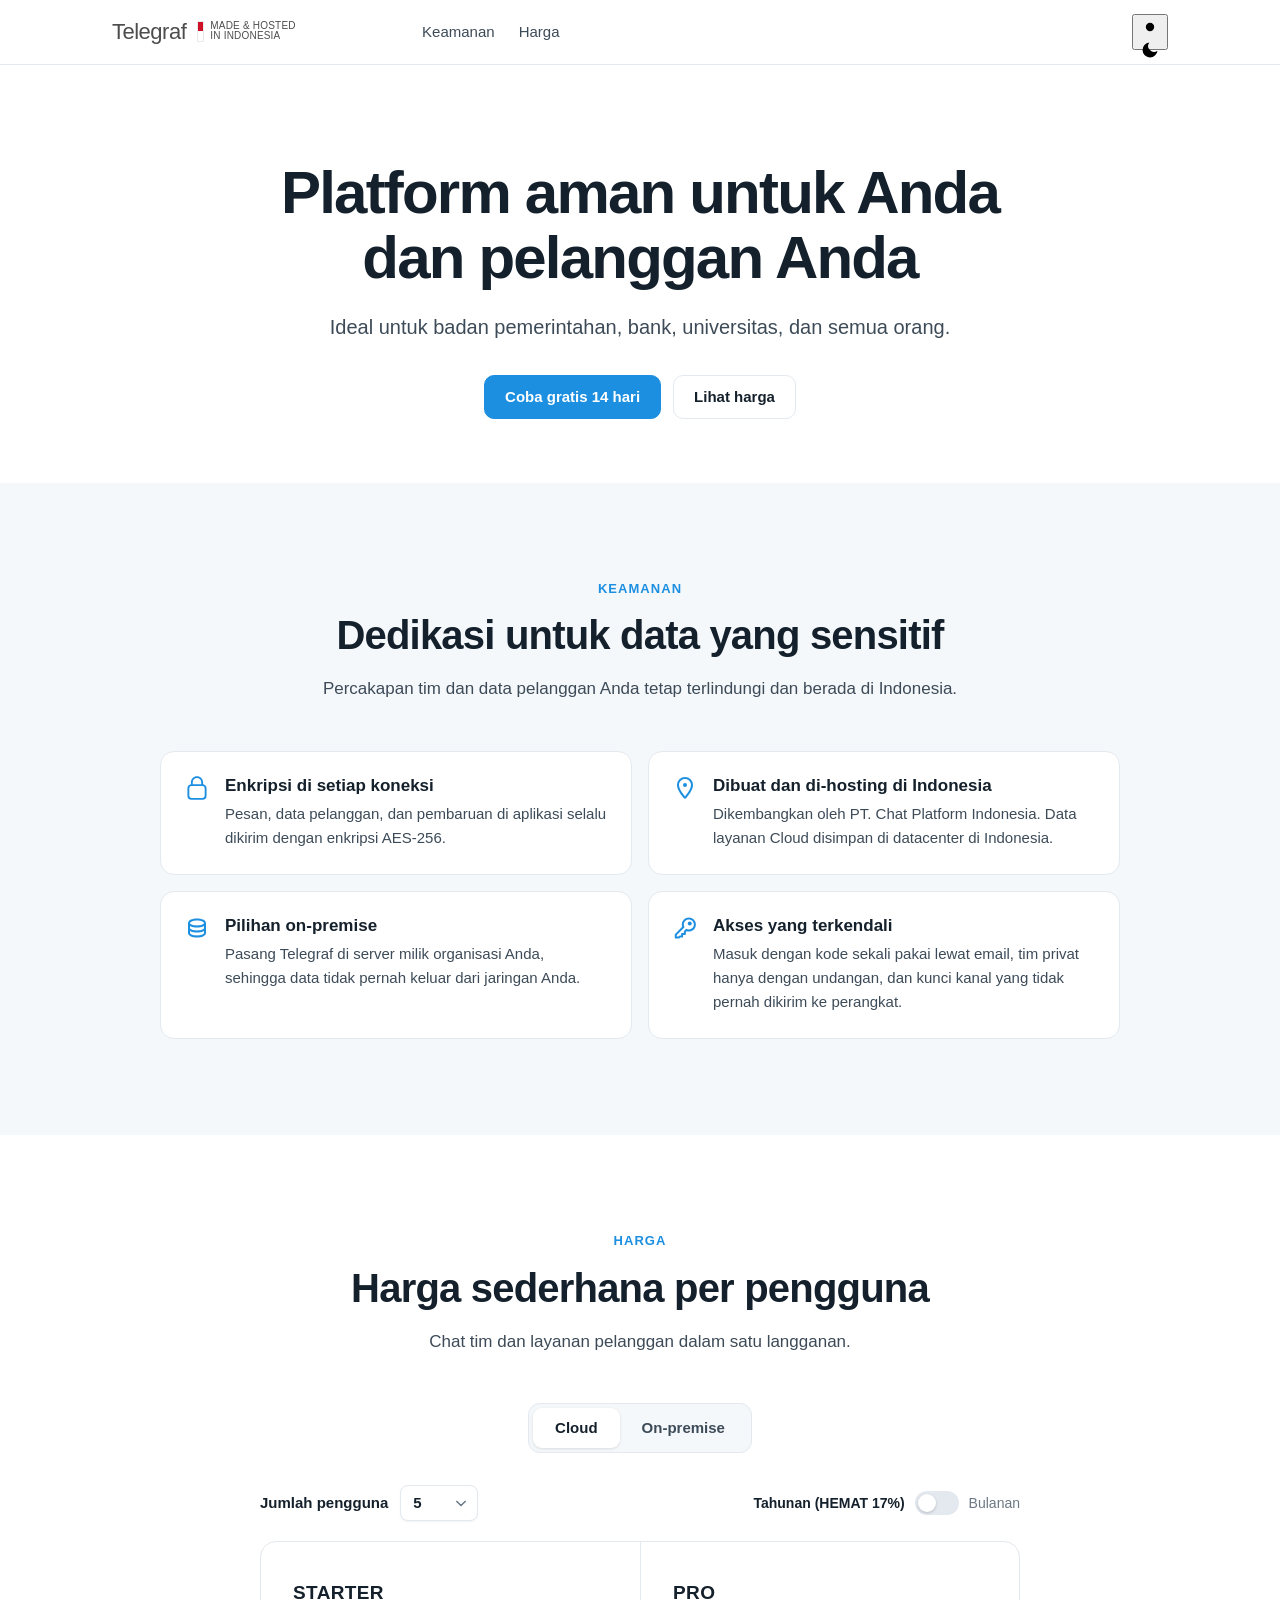
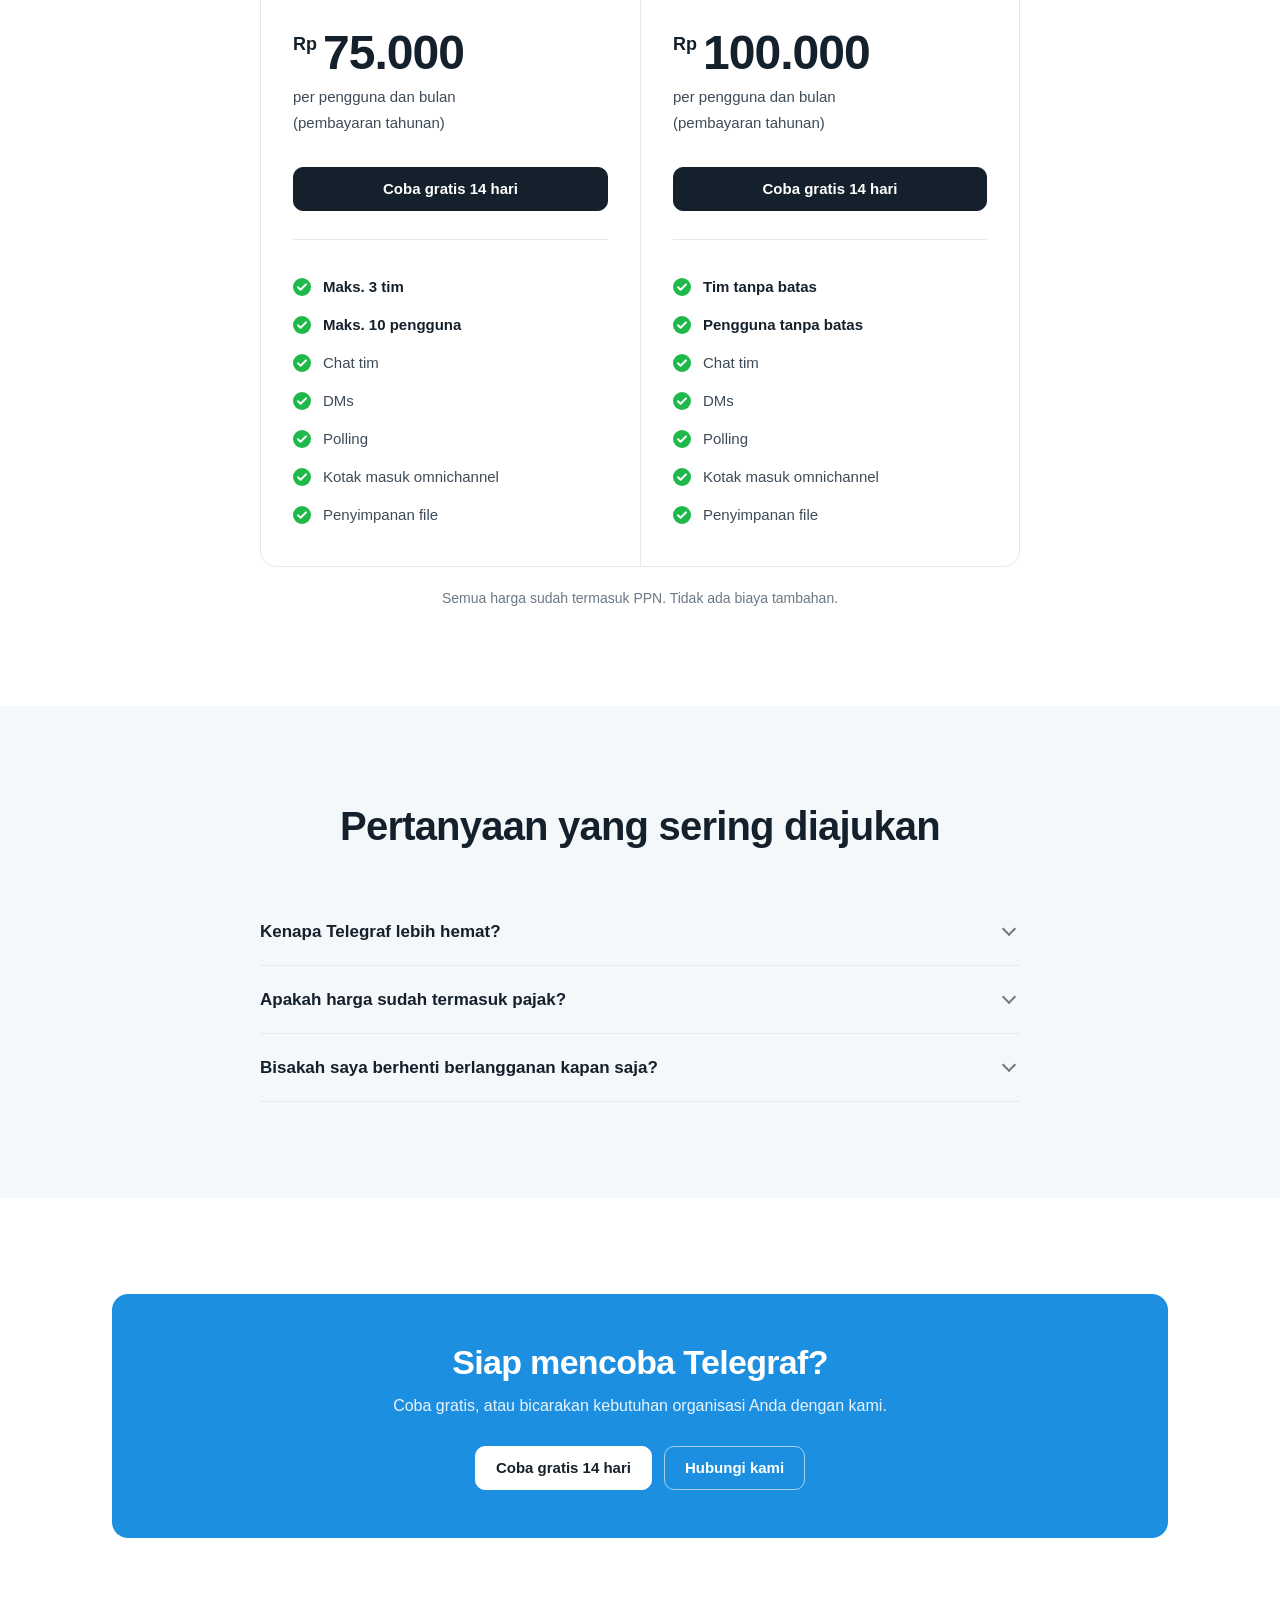
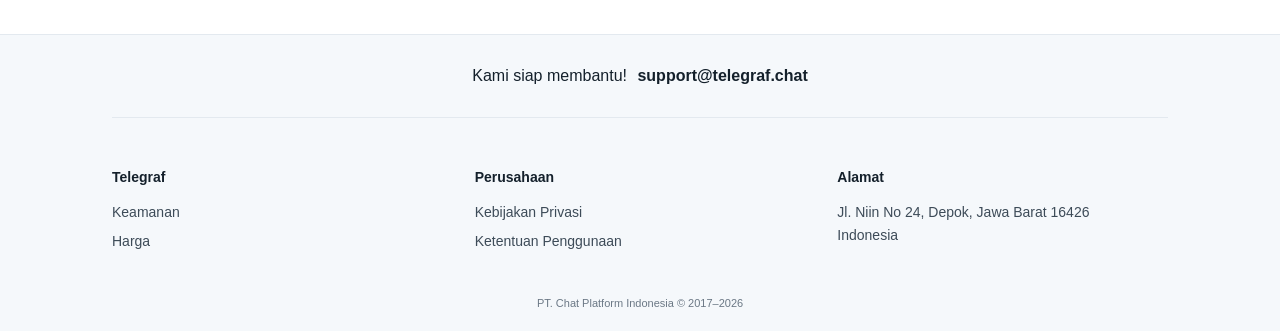
==== index.html @ 570fdd43 "update" ====
<!DOCTYPE html>
<html lang="id">

<head>
  <meta charset="utf-8">
  <title>Telegraf &ndash; Platform aman untuk Anda dan pelanggan Anda</title>
  <meta name="viewport" content="width=device-width, initial-scale=1.0">
  <meta name="description" content="Chat tim dan layanan pelanggan omnichannel dalam satu aplikasi. Terenkripsi, dibuat dan di-hosting di Indonesia, tersedia juga on-premise.">
  <meta property="og:title" content="Telegraf &ndash; Platform aman untuk Anda dan pelanggan Anda">
  <meta property="og:image" content="/img/t_logo.png">
  <meta property="og:site_name" content="Telegraf">
  <meta property="og:description" content="Chat tim dan layanan pelanggan omnichannel dalam satu aplikasi. Terenkripsi, dibuat dan di-hosting di Indonesia, tersedia juga on-premise.">
  <link rel="canonical" href="https://www.telegraf.chat/">

  <link rel="shortcut icon" href="/favicon.ico" type="image/x-icon" />
  <script>
    (function () {
      var t = null;
      try { t = localStorage.getItem('tl-theme'); } catch (e) {}
      if (t ? t === 'dark' : (window.matchMedia && matchMedia('(prefers-color-scheme: dark)').matches))
        document.documentElement.classList.add('tl-dark');
    })();
  </script>

  <link rel="preload" href="/fonts/plus-jakarta-sans-latin.woff2" as="font" type="font/woff2" crossorigin>
  <link href="/css/subpage.css" rel="stylesheet" media="screen">
  <link href="/css/theme-toggle.css" rel="stylesheet" media="screen">
  <link href="/css/home.css" rel="stylesheet" media="screen">
</head>

<body>
  <svg width="0" height="0" class="tl_sr" aria-hidden="true">
    <symbol id="i-key" viewBox="0 0 31 32"><path d="M24.5 10.125a2.667 2.667 0 1 1-5.334 0 2.667 2.667 0 0 1 5.334 0z"/><path d="M20.604 1.992a9.4 9.4 0 0 0-9.4 9.4c0 1.058.175 2.071.496 3.021l-9.433 9.438a1.33 1.33 0 0 0-.392.942v4c0 .354.142.692.392.942s.587.392.942.392h4c.354 0 .692-.142.942-.392l.946-.946h2.558c.733 0 1.325-.592 1.325-1.325V25.26l2.287-.042c.733 0 1.325-.592 1.325-1.325v-2.6l.996-.996a9.4 9.4 0 0 0 12.417-8.904 9.4 9.4 0 0 0-9.4-9.4zm-3.583 15.104-2.754 2.754.021.012c.096-.1.213-.188.338-.254a1.331 1.331 0 0 0-.688 1.163v1.8l-2.108.042a1.324 1.324 0 0 0-1.504 1.292v2.238H8.497c-.504 0-.942.279-1.167.696a1.11 1.11 0 0 1 .067-.117l-.742.738H4.543v-2.113L14.906 14.98a6.705 6.705 0 0 1-1.033-3.588c0-1.8.7-3.487 1.971-4.763a6.69 6.69 0 0 1 4.762-1.971c1.8 0 3.488.7 4.762 1.971 1.271 1.271 1.971 2.962 1.971 4.763s-.7 3.488-1.971 4.762a6.69 6.69 0 0 1-4.762 1.971 6.681 6.681 0 0 1-3.583-1.029z"/></symbol>
    <symbol id="i-lock" viewBox="0 0 32 32"><path d="M24.151 10.992V8.345C24.151 3.85 20.495.193 16 .193S7.849 3.85 7.849 8.345v2.647c-2.59.355-4.599 2.559-4.599 5.244v10.252a5.324 5.324 0 0 0 5.317 5.319h14.866a5.324 5.324 0 0 0 5.317-5.319V16.236c0-2.685-2.009-4.89-4.599-5.244M16 2.693a5.66 5.66 0 0 1 5.651 5.652v2.574H10.35V8.345A5.66 5.66 0 0 1 16 2.693m10.25 23.795a2.82 2.82 0 0 1-2.817 2.819H8.567a2.82 2.82 0 0 1-2.817-2.819V16.236a2.82 2.82 0 0 1 2.817-2.817h14.866a2.82 2.82 0 0 1 2.817 2.817z"/></symbol>
    <symbol id="i-pin" viewBox="0 0 32 32"><path d="M16 1.333A10.66 10.66 0 0 1 26.667 12c0 4.885-3.619 10.955-8.616 17a2.657 2.657 0 0 1-4.09-.001C8.99 23.017 5.333 16.891 5.333 12A10.66 10.66 0 0 1 16 1.333zM16 4c-4.424 0-8 3.576-8 8 0 3.907 3.261 9.482 7.623 14.822l.383.464.382-.465c4.382-5.392 7.611-10.919 7.611-14.822 0-4.424-3.576-8-8-8zm0 5.333a2.667 2.667 0 1 1 0 5.334 2.667 2.667 0 0 1 0-5.334z"/></symbol>
    <symbol id="i-server" viewBox="0 0 32 32"><path d="M7.13 8.444c.381-.394.997-.81 1.862-1.189C10.717 6.5 13.194 6 16 6s5.283.5 7.008 1.255c.865.378 1.481.794 1.862 1.189.375.388.463.687.463.89s-.089.502-.463.89c-.381.394-.997.81-1.862 1.189-1.725.755-4.202 1.255-7.008 1.255s-5.283-.5-7.008-1.255c-.865-.378-1.481-.794-1.862-1.189-.375-.388-.463-.687-.463-.89s.088-.502.463-.89zM5.213 6.59C4.508 7.319 4 8.248 4 9.333v13.333c0 1.085.508 2.015 1.213 2.743.698.722 1.644 1.312 2.71 1.778 2.135.934 4.992 1.479 8.077 1.479s5.942-.544 8.077-1.479c1.066-.466 2.012-1.056 2.71-1.778.705-.729 1.213-1.658 1.213-2.743V9.333c0-1.085-.508-2.014-1.213-2.743-.698-.722-1.645-1.312-2.71-1.778-2.135-.934-4.992-1.479-8.077-1.479s-5.942.544-8.077 1.479c-1.066.466-2.012 1.056-2.71 1.778zM25.333 16c0 .203-.089.502-.463.89-.381.394-.997.81-1.862 1.189-1.725.755-4.202 1.255-7.008 1.255s-5.283-.5-7.008-1.255c-.865-.378-1.481-.794-1.862-1.189-.375-.388-.463-.687-.463-.89v-2.791c.392.237.814.452 1.256.645 2.135.934 4.992 1.479 8.077 1.479s5.942-.544 8.077-1.479c.442-.194.864-.408 1.256-.645V16zM6.667 19.876c.392.237.814.452 1.256.645C10.058 21.455 12.915 22 16 22s5.942-.544 8.077-1.479c.442-.194.864-.408 1.256-.645v2.791c0 .203-.089.502-.463.89-.381.394-.997.81-1.862 1.189-1.725.755-4.202 1.255-7.008 1.255s-5.283-.5-7.008-1.255c-.865-.378-1.481-.794-1.862-1.189-.375-.388-.463-.687-.463-.89v-2.791z"/></symbol>
  </svg>

  <div class="tl_page_wrap">
    <header class="tl_nav">
      <div class="tl_wrap tl_nav_inner">
        <a href="/" class="tl_brand">Telegraf<span class="tl_brand_origin"><span class="tl_flag" aria-hidden="true"></span><span>MADE &amp; HOSTED<br>IN INDONESIA</span></span></a>
        <nav class="tl_nav_links" aria-label="Utama">
          <a href="#keamanan" class="tl_nav_link">Keamanan</a>
          <a href="#harga" class="tl_nav_link">Harga</a>
        </nav>
        <button id="theme-toggle" class="tl-theme-toggle" aria-label="Ganti tema terang/gelap">
          <span class="tl-ic tl-ic-sun">
            <svg viewBox="0 0 24 24" xmlns="http://www.w3.org/2000/svg"><circle cx="12" cy="12" r="5"/><line x1="12" y1="1" x2="12" y2="3"/><line x1="12" y1="21" x2="12" y2="23"/><line x1="4.22" y1="4.22" x2="5.64" y2="5.64"/><line x1="18.36" y1="18.36" x2="19.78" y2="19.78"/><line x1="1" y1="12" x2="3" y2="12"/><line x1="21" y1="12" x2="23" y2="12"/><line x1="4.22" y1="19.78" x2="5.64" y2="18.36"/><line x1="18.36" y1="5.64" x2="19.78" y2="4.22"/></svg>
          </span>
          <span class="tl-ic tl-ic-moon">
            <svg viewBox="0 0 24 24" xmlns="http://www.w3.org/2000/svg"><path d="M21 12.79A9 9 0 1 1 11.21 3 7 7 0 0 0 21 12.79z"/></svg>
          </span>
        </button>
      </div>
    </header>

    <main>
      <section class="tl_hero">
        <div class="tl_wrap">
          <h1 class="tl_hero_title">Platform aman untuk Anda dan pelanggan Anda</h1>
          <p class="tl_hero_lead">Ideal untuk badan pemerintahan, bank, universitas, dan semua orang.</p>
          <div class="tl_hero_actions">
            <a href="https://web.telegraf.chat" class="tl_btn tl_btn_primary">Coba gratis 14 hari</a>
            <a href="#harga" class="tl_btn">Lihat harga</a>
          </div>

        </div>
      </section>

      <section class="tl_section tl_section_soft" id="keamanan">
        <div class="tl_wrap">
          <div class="tl_section_head">
            <p class="tl_eyebrow">Keamanan</p>
            <h2 class="tl_section_title">Dedikasi untuk data yang sensitif</h2>
            <p class="tl_section_lead">Percakapan tim dan data pelanggan Anda tetap terlindungi dan berada di Indonesia.</p>
          </div>
          <div class="tl_security">
            <div class="tl_security_item">
              <svg class="tl_icon" aria-hidden="true"><use href="#i-lock"/></svg>
              <div>
                <h3 class="tl_security_title">Enkripsi di setiap koneksi</h3>
                <p class="tl_security_text">Pesan, data pelanggan, dan pembaruan di aplikasi selalu dikirim
                  dengan enkripsi AES-256.</p>
              </div>
            </div>
            <div class="tl_security_item">
              <svg class="tl_icon" aria-hidden="true"><use href="#i-pin"/></svg>
              <div>
                <h3 class="tl_security_title">Dibuat dan di-hosting di Indonesia</h3>
                <p class="tl_security_text">Dikembangkan oleh PT. Chat Platform Indonesia. Data layanan Cloud disimpan
                  di datacenter di Indonesia.</p>
              </div>
            </div>
            <div class="tl_security_item">
              <svg class="tl_icon" aria-hidden="true"><use href="#i-server"/></svg>
              <div>
                <h3 class="tl_security_title">Pilihan on-premise</h3>
                <p class="tl_security_text">Pasang Telegraf di server milik organisasi Anda, sehingga data
                  tidak pernah keluar dari jaringan Anda.</p>
              </div>
            </div>
            <div class="tl_security_item">
              <svg class="tl_icon" aria-hidden="true"><use href="#i-key"/></svg>
              <div>
                <h3 class="tl_security_title">Akses yang terkendali</h3>
                <p class="tl_security_text">Masuk dengan kode sekali pakai lewat email, tim privat hanya dengan undangan,
                  dan kunci kanal yang tidak pernah dikirim ke perangkat.</p>
              </div>
            </div>
          </div>
        </div>
      </section>

      <section class="tl_section" id="harga">
        <div class="tl_wrap">
          <div class="tl_section_head">
            <p class="tl_eyebrow">Harga</p>
            <h2 class="tl_section_title">Harga sederhana per pengguna</h2>
            <p class="tl_section_lead">Chat tim dan layanan pelanggan dalam satu langganan.</p>
          </div>

          <div class="tl_tabs" role="tablist" aria-label="Pilihan layanan">
            <button class="tl_tab" role="tab" id="tab-cloud" aria-controls="plan-cloud" aria-selected="true">Cloud</button>
            <button class="tl_tab" role="tab" id="tab-onprem" aria-controls="plan-onprem" aria-selected="false" tabindex="-1">On-premise</button>
          </div>

          <div role="tabpanel" id="plan-cloud" aria-labelledby="tab-cloud">
            <div class="tl_controls">
              <label class="tl_users"><span class="tl_users_label">Jumlah pengguna</span>
                <select class="tl_users_select" id="tl_users">
                  <option value="5" selected>5</option>
                  <option value="10">10</option>
                  <option value="20">20</option>
                  <option value="40">40</option>
                  <option value="60">60</option>
                  <option value="80">80</option>
                  <option value="100">100</option>
                  <option value="100+">100+</option>
                </select>
              </label>
              <div class="tl_billing">
                <span class="tl_billing_option tl_billing_option_active" id="tl_billing_yearly">Tahunan (HEMAT 17%)</span>
                <button class="tl_switch" id="tl_billing" role="switch" aria-checked="false" aria-labelledby="tl_billing_monthly"></button>
                <span class="tl_billing_option" id="tl_billing_monthly">Bulanan</span>
              </div>
            </div>
            <div class="tl_plans" id="tl_plans_cloud">
              <div class="tl_plan" data-max-users="10">
                <h3 class="tl_plan_name">Starter</h3>
                <p class="tl_plan_price"><span class="tl_plan_currency">Rp</span><span data-yearly="75.000" data-monthly="90.000">75.000</span></p>
                <p class="tl_plan_unit">per pengguna dan bulan</p>
                <p class="tl_plan_unit tl_billing_unit">(pembayaran tahunan)</p>
                <div class="tl_plan_cta">
                  <a href="https://web.telegraf.chat" class="tl_btn tl_btn_dark tl_btn_block">Coba gratis 14 hari</a>
                  <p class="tl_plan_limit" hidden>Paket ini hanya tersedia untuk maksimal 10 pengguna.</p>
                </div>
                <ul class="tl_checks">
                  <li class="tl_check tl_check_strong">Maks. 3 tim</li>
                  <li class="tl_check tl_check_strong">Maks. 10 pengguna</li>
                  <li class="tl_check">Chat tim</li>
                  <li class="tl_check">DMs</li>
                  <li class="tl_check">Polling</li>
                  <li class="tl_check">Kotak masuk omnichannel</li>
                  <li class="tl_check">Penyimpanan file</li>
                </ul>
              </div>

              <div class="tl_plan">
                <h3 class="tl_plan_name">Pro</h3>
                <p class="tl_plan_price"><span class="tl_plan_currency">Rp</span><span data-yearly="100.000" data-monthly="120.000">100.000</span></p>
                <p class="tl_plan_unit">per pengguna dan bulan</p>
                <p class="tl_plan_unit tl_billing_unit">(pembayaran tahunan)</p>
                <div class="tl_plan_cta">
                  <a href="https://web.telegraf.chat" class="tl_btn tl_btn_dark tl_btn_block">Coba gratis 14 hari</a>
                </div>
                <ul class="tl_checks">
                  <li class="tl_check tl_check_strong">Tim tanpa batas</li>
                  <li class="tl_check tl_check_strong">Pengguna tanpa batas</li>
                  <li class="tl_check">Chat tim</li>
                  <li class="tl_check">DMs</li>
                  <li class="tl_check">Polling</li>
                  <li class="tl_check">Kotak masuk omnichannel</li>
                  <li class="tl_check">Penyimpanan file</li>
                </ul>
              </div>
            </div>
            <div class="tl_large" id="tl_large" hidden>
              <h3 class="tl_large_title">Tentu saja, paket untuk jumlah pengguna yang lebih besar juga tersedia</h3>
              <div class="tl_large_box">
                <p class="tl_large_head">Hubungi kami</p>
                <p><a href="https://wa.me/6281298219323?text=Halo%2C%20saya%20tertarik%20dengan%20Telegraf%20untuk%20lebih%20dari%20100%20pengguna."
                  target="_blank" rel="noopener" class="tl_large_link">WhatsApp: +62 812 9821 9323</a></p>
                <p><a href="mailto:support@telegraf.chat" class="tl_large_link">support@telegraf.chat</a></p>
              </div>
            </div>
          </div>

          <div role="tabpanel" id="plan-onprem" aria-labelledby="tab-onprem" hidden>
            <div class="tl_plans tl_plans_single">
              <div class="tl_plan">
                <h3 class="tl_plan_name">On-premise</h3>
                <p class="tl_plan_price"><span class="tl_plan_currency">Rp</span>200.000</p>
                <p class="tl_plan_unit">per pengguna dan bulan</p>
                <p class="tl_plan_unit">(pembayaran tahunan)</p>
                <div class="tl_plan_cta">
                  <a href="https://wa.me/6281298219323?text=Halo%2C%20saya%20tertarik%20dengan%20Telegraf%20On-premise."
                    target="_blank" rel="noopener" class="tl_btn tl_btn_dark tl_btn_block">Hubungi kami</a>
                </div>
                <ul class="tl_checks">
                  <li class="tl_check tl_check_strong">Minimum 100 pengguna</li>
                  <li class="tl_check tl_check_strong">Semua fitur Pro</li>
                  <li class="tl_check">Dipasang di server Anda</li>
                  <li class="tl_check">Data tidak keluar dari jaringan Anda</li>
                  <li class="tl_check">Bantuan instalasi</li>
                  <li class="tl_check">Pembaruan versi</li>
                </ul>
              </div>
            </div>
          </div>

          <p class="tl_pricing_note">Semua harga sudah termasuk PPN. Tidak ada biaya tambahan.</p>

        </div>
      </section>

      <section class="tl_section tl_section_soft">
        <div class="tl_wrap">
          <div class="tl_section_head">
            <h2 class="tl_section_title">Pertanyaan yang sering diajukan</h2>
          </div>
          <div class="tl_faq">
            <details class="tl_faq_item">
              <summary class="tl_faq_q">Kenapa Telegraf lebih hemat?</summary>
              <p class="tl_faq_a">Biasanya chat tim dan CRM dibeli terpisah, masing-masing dengan harga per orang.
                Di Telegraf keduanya ada dalam satu langganan.</p>
            </details>
            <details class="tl_faq_item">
              <summary class="tl_faq_q">Apakah harga sudah termasuk pajak?</summary>
              <p class="tl_faq_a">Sudah. Semua harga yang tercantum sudah termasuk PPN, jadi yang Anda bayar
                sama dengan harga yang tertera, tanpa biaya tambahan.</p>
            </details>
            <details class="tl_faq_item">
              <summary class="tl_faq_q">Bisakah saya berhenti berlangganan kapan saja?</summary>
              <p class="tl_faq_a">Bisa. Penghentian di tengah periode dapat disertai pengembalian dana. Lihat
                perhitungannya pada <a href="/terms#langganan">Ketentuan Penggunaan</a>.</p>
            </details>
          </div>
        </div>
      </section>

      <section class="tl_section">
        <div class="tl_wrap">
          <div class="tl_cta">
            <h2 class="tl_cta_title">Siap mencoba Telegraf?</h2>
            <p class="tl_cta_lead">Coba gratis, atau bicarakan kebutuhan organisasi Anda dengan kami.</p>
            <div class="tl_cta_actions">
              <a href="https://web.telegraf.chat" class="tl_btn tl_btn_inverse">Coba gratis 14 hari</a>
              <a href="https://wa.me/6281298219323" target="_blank" rel="noopener" class="tl_btn tl_btn_outline">Hubungi kami</a>
            </div>
          </div>
        </div>
      </section>
    </main>

    <footer class="tl_footer">
      <div class="tl_wrap">
        <p class="tl_footer_help">Kami siap membantu! <a href="mailto:support@telegraf.chat" class="tl_footer_help_link">support@telegraf.chat</a></p>
        <div class="tl_footer_grid">
          <div>
            <p class="tl_footer_title">Telegraf</p>
            <ul class="tl_footer_links">
              <li><a href="#keamanan" class="tl_footer_link">Keamanan</a></li>
              <li><a href="#harga" class="tl_footer_link">Harga</a></li>
            </ul>
          </div>
          <div>
            <p class="tl_footer_title">Perusahaan</p>
            <ul class="tl_footer_links">
              <li><a href="/privacy" class="tl_footer_link">Kebijakan Privasi</a></li>
              <li><a href="/terms" class="tl_footer_link">Ketentuan Penggunaan</a></li>
            </ul>
          </div>
          <div>
            <p class="tl_footer_title">Alamat</p>
            <p class="tl_footer_address">
              Jl. Niin No 24, Depok, Jawa Barat 16426<br>
              Indonesia
            </p>
          </div>
        </div>
        <div class="tl_footer_bottom">
          <span>PT. Chat Platform Indonesia &copy; 2017&ndash;<span id="tl_footer_year">2026</span></span>
        </div>
      </div>
    </footer>
  </div>

  <script src="/js/home.js"></script>
  <script src="/js/theme-toggle.js"></script>
</body>

</html>
---- css/home.css ----
@font-face {
  font-family: "Plus Jakarta Sans";
  font-style: normal;
  font-weight: 400 700;
  font-display: swap;
  src: url(/fonts/plus-jakarta-sans-latin-ext.woff2) format("woff2");
  unicode-range: U+0100-02BA, U+02BD-02C5, U+02C7-02CC, U+02CE-02D7, U+02DD-02FF, U+0304, U+0308, U+0329, U+1D00-1DBF, U+1E00-1E9F, U+1EF2-1EFF, U+2020, U+20A0-20AB, U+20AD-20C4, U+2113, U+2C60-2C7F, U+A720-A7FF;
}
@font-face {
  font-family: "Plus Jakarta Sans";
  font-style: normal;
  font-weight: 400 700;
  font-display: swap;
  src: url(/fonts/plus-jakarta-sans-latin.woff2) format("woff2");
  unicode-range: U+0000-00FF, U+0131, U+0152-0153, U+02BB-02BC, U+02C6, U+02DA, U+02DC, U+0304, U+0308, U+0329, U+2000-206F, U+20AC, U+2122, U+2191, U+2193, U+2212, U+2215, U+FEFF, U+FFFD;
}

:root,
.tl-skin-light {
  --tl-bg: #ffffff;
  --tl-bg-soft: #f5f8fb;
  --tl-surface: #ffffff;
  --tl-fg: #14202b;
  --tl-text: #3d4b58;
  --tl-muted: #6b7885;
  --tl-line: #e3e9ef;
  --tl-accent: #1d8fe1;
  --tl-accent-hover: #1679c2;
  --tl-accent-soft: #e8f3fc;
  --tl-on-accent: #ffffff;
  --tl-success: #1fb84a;
  --tl-wordmark: #4d4d4d;
}
html.tl-dark {
  --tl-bg: #10161d;
  --tl-bg-soft: #151d26;
  --tl-surface: #18212b;
  --tl-fg: #eef2f6;
  --tl-text: #c3ccd5;
  --tl-muted: #8995a2;
  --tl-line: #26323e;
  --tl-accent: #3aa3e8;
  --tl-accent-hover: #63b6ee;
  --tl-accent-soft: #17303f;
  --tl-on-accent: #ffffff;
  --tl-success: #2ec25a;
  --tl-wordmark: #e6ebf0;
}

* { box-sizing: border-box; }

html {
  background: var(--tl-bg);
  -webkit-text-size-adjust: 100%;
}
@media (prefers-reduced-motion: no-preference) {
  html { scroll-behavior: smooth; }
}

body {
  margin: 0;
  background: var(--tl-bg);
  color: var(--tl-text);
  font-family: "Plus Jakarta Sans", -apple-system, BlinkMacSystemFont, "Segoe UI", Roboto, Arial, sans-serif;
  font-size: 16px;
  line-height: 1.6;
}

a { color: var(--tl-accent); text-decoration: none; }
a:hover { color: var(--tl-accent-hover); }
:focus-visible { outline: 2px solid var(--tl-accent); outline-offset: 2px; }

h1, h2, h3 { margin: 0; color: var(--tl-fg); line-height: 1.2; }
p { margin: 0; }

.tl_sr {
  position: absolute;
  width: 1px;
  height: 1px;
  overflow: hidden;
  clip: rect(0 0 0 0);
  white-space: nowrap;
}

.tl_wrap {
  width: 100%;
  max-width: 1120px;
  margin: 0 auto;
  padding: 0 16px;
}
@media (min-width: 768px) {
  .tl_wrap { padding: 0 32px; }
}

/* Navigation */

.tl_nav {
  position: sticky;
  top: 0;
  z-index: 20;
  background: color-mix(in srgb, var(--tl-bg) 88%, transparent);
  border-bottom: 1px solid var(--tl-line);
  -webkit-backdrop-filter: saturate(1.6) blur(12px);
  backdrop-filter: saturate(1.6) blur(12px);
}
.tl_nav_inner {
  display: flex;
  align-items: center;
  gap: 24px;
  height: 64px;
}
.tl_brand,
.tl_brand:hover {
  display: inline-flex;
  flex: none;
  align-items: center;
  gap: 10px;
  color: var(--tl-wordmark);
  font-family: 'Telegraf Wordmark', Roboto, "Helvetica Neue", Arial, sans-serif;
  font-size: 22px;
  font-weight: 500;
  letter-spacing: -0.5px;
  line-height: 1;
}
.tl_brand_origin {
  display: inline-flex;
  align-items: center;
  gap: 7px;
  margin-left: 2px;
  color: var(--tl-wordmark);
  font-family: "Plus Jakarta Sans", -apple-system, BlinkMacSystemFont, "Segoe UI", Roboto, Arial, sans-serif;
  font-size: 10px;
  font-weight: 500;
  letter-spacing: 0.02em;
  line-height: 1;
  white-space: nowrap;
  /* Lines up the flag and text with the wordmark's cap height and baseline */
  transform: translateY(-1px);
}
/* Upright bar with the flag's horizontal stripes, as in Stackfield's logo */
.tl_flag {
  flex: none;
  width: 5px;
  height: 19px;
  background: linear-gradient(to bottom, #ce1126 50%, #ffffff 50%);
  box-shadow: 0 0 0 0.5px rgba(0, 0, 0, 0.18);
}
html.tl-dark .tl_flag { box-shadow: none; }
.tl_nav_links {
  display: none;
  gap: 24px;
  margin-left: clamp(40px, 8vw, 110px);
}
.tl_nav_link,
.tl_nav_link:hover {
  color: var(--tl-text);
  font-size: 15px;
  font-weight: 500;
}
.tl_nav_link:hover { color: var(--tl-fg); }
@media (min-width: 600px) {
  .tl_nav_links { display: flex; }
}

/* Theme toggle sits in the nav here instead of floating in the corner */
.tl_nav .tl-theme-toggle {
  position: relative;
  top: auto;
  right: auto;
  flex: none;
  margin-left: auto;
  width: 36px;
  height: 36px;
  box-shadow: none;
}

/* Buttons */

.tl_btn,
.tl_btn:hover {
  display: inline-flex;
  align-items: center;
  justify-content: center;
  height: 44px;
  padding: 0 20px;
  border: 1px solid var(--tl-line);
  border-radius: 10px;
  background: var(--tl-surface);
  color: var(--tl-fg);
  font-size: 15px;
  font-weight: 600;
  white-space: nowrap;
}
.tl_btn:hover { border-color: var(--tl-muted); }
.tl_btn_primary,
.tl_btn_primary:hover {
  border-color: var(--tl-accent);
  background: var(--tl-accent);
  color: var(--tl-on-accent);
}
.tl_btn_primary:hover {
  border-color: var(--tl-accent-hover);
  background: var(--tl-accent-hover);
}
.tl_btn_block { width: 100%; }

/* Hero */

.tl_hero {
  padding: 64px 0 48px;
  text-align: center;
}
@media (min-width: 768px) {
  .tl_hero { padding: 96px 0 64px; }
}
.tl_hero_title {
  max-width: 760px;
  margin: 0 auto;
  font-size: clamp(36px, 6.4vw, 60px);
  font-weight: 700;
  letter-spacing: -0.03em;
  line-height: 1.08;
}
.tl_hero_lead {
  max-width: 760px;
  margin: 20px auto 0;
  color: var(--tl-text);
  font-size: clamp(17px, 2.2vw, 20px);
}
.tl_hero_actions {
  display: flex;
  flex-wrap: wrap;
  justify-content: center;
  gap: 12px;
  margin-top: 32px;
}

/* Sections */

.tl_section { padding: 72px 0; }
@media (min-width: 768px) {
  .tl_section { padding: 96px 0; }
}
.tl_section_soft { background: var(--tl-bg-soft); }
.tl_section_head {
  max-width: 680px;
  margin: 0 auto 48px;
  text-align: center;
}
.tl_eyebrow {
  margin-bottom: 12px;
  color: var(--tl-accent);
  font-size: 13px;
  font-weight: 700;
  letter-spacing: 0.08em;
  text-transform: uppercase;
}
.tl_section_title {
  font-size: clamp(28px, 4vw, 40px);
  font-weight: 700;
  letter-spacing: -0.02em;
}
.tl_section_lead {
  margin-top: 16px;
  font-size: 17px;
}

.tl_icon {
  flex: none;
  width: 24px;
  height: 24px;
  fill: var(--tl-accent);
}

/* Security */

.tl_security {
  display: grid;
  grid-template-columns: 1fr;
  gap: 16px;
  max-width: 960px;
  margin: 0 auto;
}
@media (min-width: 720px) {
  .tl_security { grid-template-columns: 1fr 1fr; }
}
.tl_security_item {
  display: flex;
  gap: 16px;
  padding: 24px;
  border: 1px solid var(--tl-line);
  border-radius: 14px;
  background: var(--tl-surface);
}
.tl_security_title {
  margin-bottom: 6px;
  font-size: 17px;
  font-weight: 700;
}
.tl_security_text { font-size: 15px; }

/* Pricing */

.tl_tabs {
  display: flex;
  width: fit-content;
  margin: 0 auto 32px;
  padding: 4px;
  border: 1px solid var(--tl-line);
  border-radius: 12px;
  background: var(--tl-bg-soft);
}
.tl_tab {
  height: 40px;
  padding: 0 22px;
  border: 0;
  border-radius: 9px;
  background: transparent;
  color: var(--tl-text);
  font: inherit;
  font-size: 15px;
  font-weight: 600;
  cursor: pointer;
}
.tl_tab[aria-selected="true"] {
  background: var(--tl-surface);
  color: var(--tl-fg);
  box-shadow: 0 1px 3px rgba(20, 32, 43, 0.12);
}
.tl_controls {
  display: flex;
  flex-wrap: wrap;
  align-items: center;
  justify-content: space-between;
  gap: 12px 24px;
  max-width: 760px;
  margin: 0 auto 20px;
}
.tl_users {
  display: flex;
  align-items: center;
  gap: 12px;
}
.tl_users_label {
  color: var(--tl-fg);
  font-size: 15px;
  font-weight: 600;
}
.tl_users_select {
  height: 36px;
  padding: 0 30px 0 12px;
  border: 1px solid var(--tl-line);
  border-radius: 8px;
  background: var(--tl-surface) url("data:image/svg+xml,%3Csvg xmlns='http://www.w3.org/2000/svg' viewBox='0 0 12 8'%3E%3Cpath d='M1 1.5 6 6.5l5-5' fill='none' stroke='%236b7885' stroke-width='1.8' stroke-linecap='round' stroke-linejoin='round'/%3E%3C/svg%3E") right 11px center / 10px 7px no-repeat;
  box-shadow: 0 1px 2px rgba(20, 32, 43, 0.06);
  color: var(--tl-fg);
  font: inherit;
  font-size: 15px;
  font-weight: 600;
  -webkit-appearance: none;
  appearance: none;
  cursor: pointer;
}
.tl_users_select:hover { border-color: var(--tl-muted); }
.tl_users_select:focus-visible {
  border-color: var(--tl-accent);
  outline: none;
  box-shadow: 0 0 0 3px var(--tl-accent-soft);
}
.tl_billing {
  display: flex;
  align-items: center;
  gap: 10px;
  font-size: 14px;
}
.tl_billing_option { color: var(--tl-muted); }
.tl_billing_option_active {
  color: var(--tl-fg);
  font-weight: 600;
}
.tl_switch {
  position: relative;
  flex: none;
  width: 44px;
  height: 24px;
  padding: 0;
  border: 0;
  border-radius: 12px;
  background: var(--tl-line);
  cursor: pointer;
}
.tl_switch::after {
  content: "";
  position: absolute;
  top: 3px;
  left: 3px;
  width: 18px;
  height: 18px;
  border-radius: 50%;
  background: #ffffff;
  box-shadow: 0 1px 3px rgba(0, 0, 0, 0.2);
  transition: transform .2s ease;
}
.tl_switch[aria-checked="true"] { background: var(--tl-accent); }
.tl_switch[aria-checked="true"]::after { transform: translateX(20px); }
.tl_plans[hidden] { display: none; }
.tl_plans {
  display: grid;
  grid-template-columns: 1fr;
  max-width: 760px;
  margin: 0 auto;
  border: 1px solid var(--tl-line);
  border-radius: 16px;
  background: var(--tl-surface);
}
@media (min-width: 680px) {
  .tl_plans { grid-template-columns: 1fr 1fr; }
  .tl_plans_single { grid-template-columns: 1fr; max-width: 380px; }
}
.tl_plan {
  padding: 40px 32px 32px;
  border-top: 1px solid var(--tl-line);
}
.tl_plan:first-child { border-top: 0; }
@media (min-width: 680px) {
  .tl_plan { border-top: 0; border-left: 1px solid var(--tl-line); }
  .tl_plan:first-child { border-left: 0; }
}
.tl_plan_name {
  font-size: 19px;
  font-weight: 600;
  letter-spacing: 0.02em;
  text-transform: uppercase;
}
.tl_plan_price {
  display: flex;
  align-items: flex-start;
  gap: 6px;
  margin-top: 24px;
  color: var(--tl-fg);
  font-size: 48px;
  font-weight: 700;
  letter-spacing: -0.02em;
  line-height: 1;
}
.tl_plan_currency {
  margin-top: 6px;
  font-size: 18px;
  letter-spacing: 0;
}
.tl_plan_unit {
  margin-top: 8px;
  color: var(--tl-text);
  font-size: 15px;
}
.tl_plan_unit + .tl_plan_unit { margin-top: 2px; }
.tl_plan_cta {
  margin: 32px 0 28px;
  padding-bottom: 28px;
  border-bottom: 1px solid var(--tl-line);
}
.tl_btn_dark,
.tl_btn_dark:hover {
  border-color: var(--tl-fg);
  background: var(--tl-fg);
  color: var(--tl-bg);
}
.tl_btn_dark:hover { opacity: 0.88; }
.tl_checks {
  margin: 0;
  padding: 0;
  list-style: none;
}
.tl_check {
  position: relative;
  padding: 7px 0 7px 30px;
  font-size: 15px;
}
.tl_check::before {
  content: "";
  position: absolute;
  top: 10px;
  left: 0;
  width: 18px;
  height: 18px;
  border-radius: 50%;
  background: var(--tl-success) url("data:image/svg+xml,%3Csvg xmlns='http://www.w3.org/2000/svg' viewBox='0 0 18 18'%3E%3Cpath d='m5 9.2 2.6 2.6L13 6.4' fill='none' stroke='%23fff' stroke-width='2' stroke-linecap='round' stroke-linejoin='round'/%3E%3C/svg%3E") center / 18px no-repeat;
}
.tl_check_strong {
  color: var(--tl-fg);
  font-weight: 700;
}

.tl_pricing_note {
  margin-top: 20px;
  color: var(--tl-muted);
  font-size: 14px;
  text-align: center;
}

/* Plans that don't allow the chosen number of users fade out, as on Stackfield */
.tl_plan_inactive .tl_plan_name,
.tl_plan_inactive .tl_plan_price,
.tl_plan_inactive .tl_plan_unit,
.tl_plan_inactive .tl_checks { opacity: 0.4; }
.tl_plan_inactive .tl_plan_cta .tl_btn { display: none; }
.tl_plan_limit {
  height: 44px;
  color: var(--tl-text);
  font-size: 15px;
  line-height: 22px;
}

/* 100+ users: contact box instead of plans, as on Stackfield */
.tl_large {
  max-width: 760px;
  margin: 0 auto;
  padding: 24px 0 8px;
  text-align: center;
}
.tl_large_title {
  max-width: 420px;
  margin: 0 auto;
  color: var(--tl-fg);
  font-size: 24px;
  font-weight: 700;
  line-height: 1.35;
}
.tl_large_box {
  max-width: 412px;
  margin: 48px auto 0;
  padding: 24px;
  border: 1px solid var(--tl-line);
  border-radius: 8px;
  background: var(--tl-bg-soft);
  color: var(--tl-text);
  font-size: 15px;
  line-height: 1.6;
}
.tl_large_head {
  margin-bottom: 16px;
  color: var(--tl-accent);
  font-size: 24px;
  font-weight: 700;
}
.tl_large_box p + p { margin-top: 6px; }
.tl_large_link { color: var(--tl-accent); }
.tl_large_link:hover { color: var(--tl-accent-hover); }

/* FAQ */

.tl_faq {
  max-width: 760px;
  margin: 0 auto;
}
.tl_faq_item {
  border-bottom: 1px solid var(--tl-line);
}
.tl_faq_q {
  position: relative;
  padding: 20px 32px 20px 0;
  color: var(--tl-fg);
  font-size: 17px;
  font-weight: 600;
  list-style: none;
  cursor: pointer;
}
.tl_faq_q::-webkit-details-marker { display: none; }
.tl_faq_q::after {
  content: "";
  position: absolute;
  top: 26px;
  right: 6px;
  width: 8px;
  height: 8px;
  border-right: 2px solid var(--tl-muted);
  border-bottom: 2px solid var(--tl-muted);
  transform: rotate(45deg);
  transition: transform .2s ease;
}
.tl_faq_item[open] .tl_faq_q::after { transform: rotate(-135deg); top: 30px; }
.tl_faq_a {
  padding: 0 0 20px;
  font-size: 15px;
}

/* Closing call to action */

.tl_cta {
  padding: 48px 24px;
  border-radius: 16px;
  background: var(--tl-accent);
  color: var(--tl-on-accent);
  text-align: center;
}
.tl_cta_title {
  color: var(--tl-on-accent);
  font-size: clamp(26px, 3.6vw, 34px);
  font-weight: 700;
  letter-spacing: -0.02em;
}
.tl_cta_lead {
  margin-top: 10px;
  opacity: 0.9;
}
.tl_cta_actions {
  display: flex;
  flex-wrap: wrap;
  justify-content: center;
  gap: 12px;
  margin-top: 28px;
}
.tl_btn_inverse,
.tl_btn_inverse:hover {
  border-color: #ffffff;
  background: #ffffff;
  color: #14202b;
}
.tl_btn_outline,
.tl_btn_outline:hover {
  border-color: rgba(255, 255, 255, 0.6);
  background: transparent;
  color: #ffffff;
}
.tl_btn_outline:hover { border-color: #ffffff; }

/* Footer */

.tl_footer {
  padding: 0 0 18px;
  border-top: 1px solid var(--tl-line);
  background: var(--tl-bg-soft);
  font-size: 14px;
}
.tl_footer_help {
  margin-bottom: 48px;
  padding: 28px 0;
  border-bottom: 1px solid var(--tl-line);
  color: var(--tl-fg);
  font-size: 16px;
  text-align: center;
}
.tl_footer_help_link,
.tl_footer_help_link:hover {
  margin-left: 6px;
  color: var(--tl-fg);
  font-weight: 700;
}
.tl_footer_help_link:hover { text-decoration: underline; }
.tl_footer_grid {
  display: grid;
  grid-template-columns: 1fr;
  gap: 32px;
}
@media (min-width: 720px) {
  .tl_footer_grid { grid-template-columns: repeat(3, 1fr); }
}
.tl_footer_title {
  margin-bottom: 10px;
  color: var(--tl-fg);
  font-weight: 700;
}
.tl_footer_links {
  margin: 0;
  padding: 0;
  list-style: none;
}
.tl_footer_link,
.tl_footer_link:hover {
  display: inline-block;
  padding: 3px 0;
  color: var(--tl-text);
}
.tl_footer_link:hover { color: var(--tl-fg); }
.tl_footer_bottom {
  margin-top: 40px;
  color: var(--tl-muted);
  font-size: 11px;
  text-align: center;
}

.tl_footer_address { padding-top: 3px; color: var(--tl-text); }
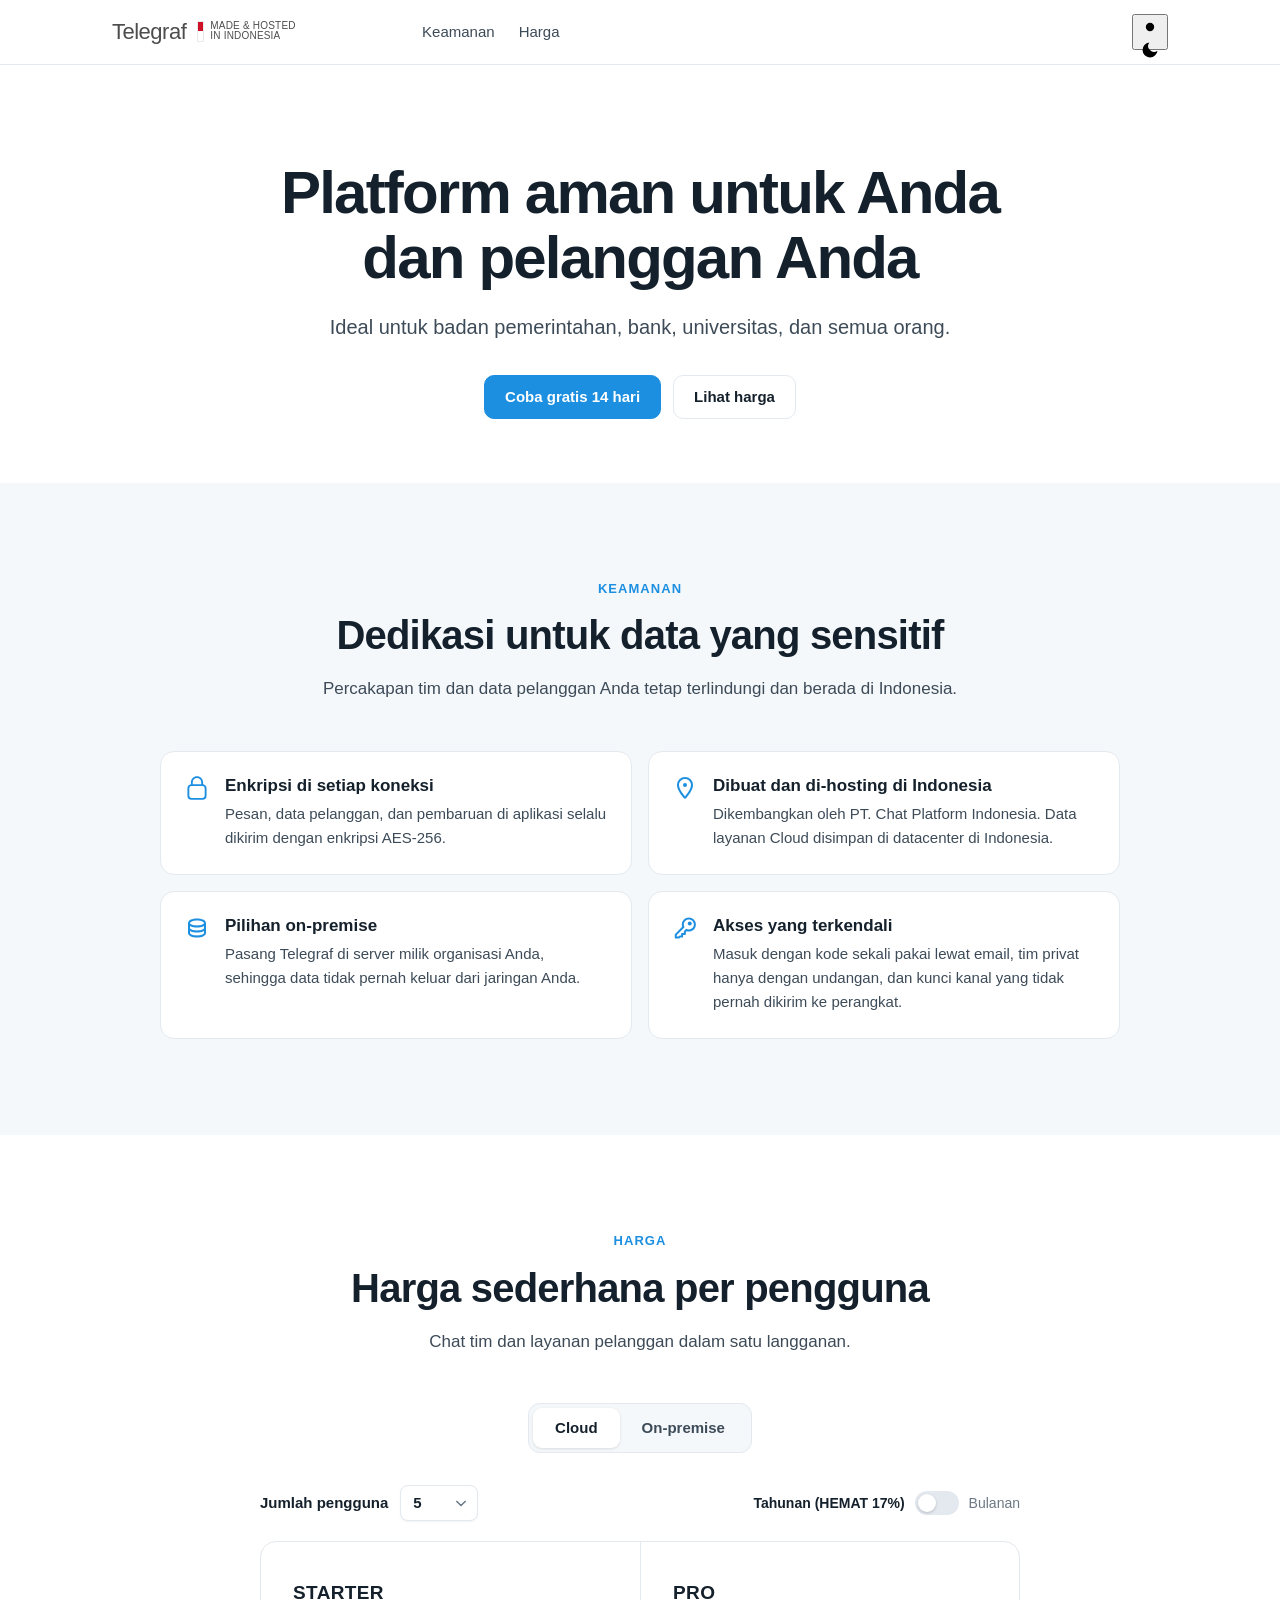
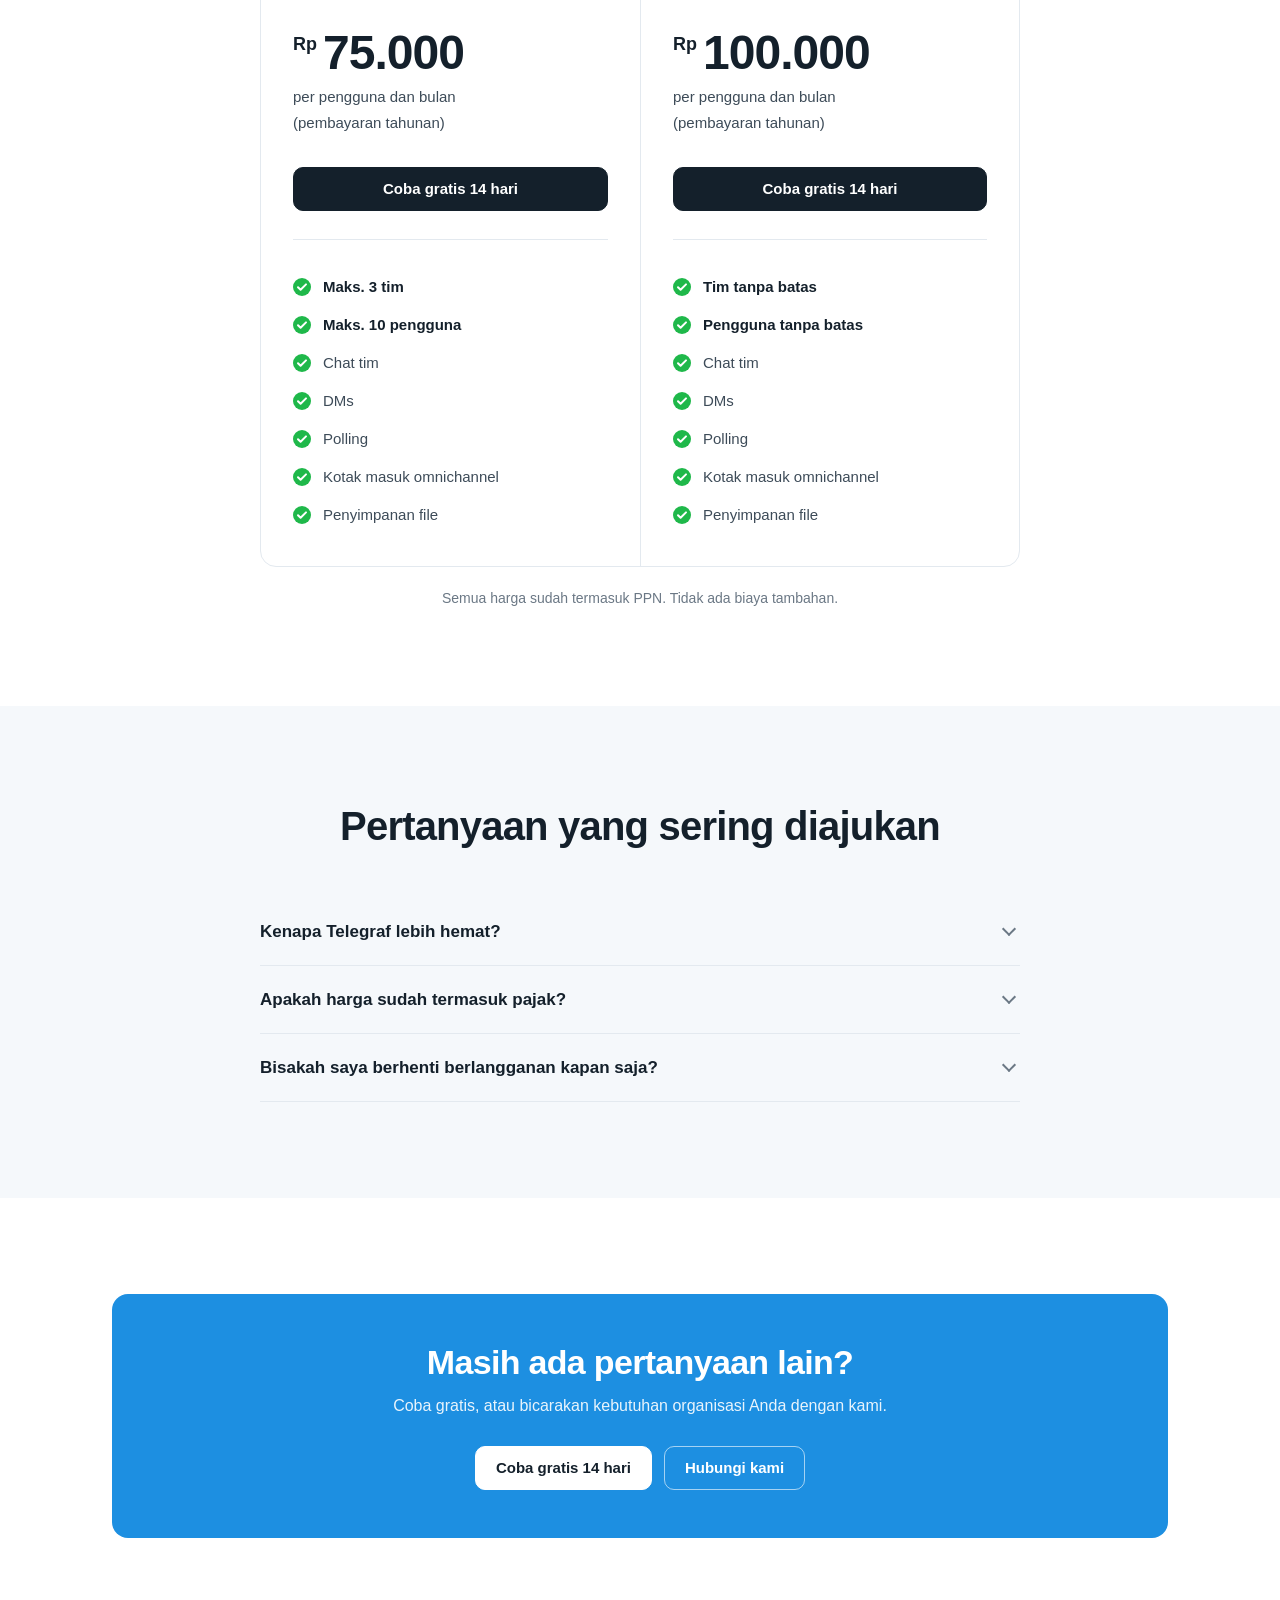
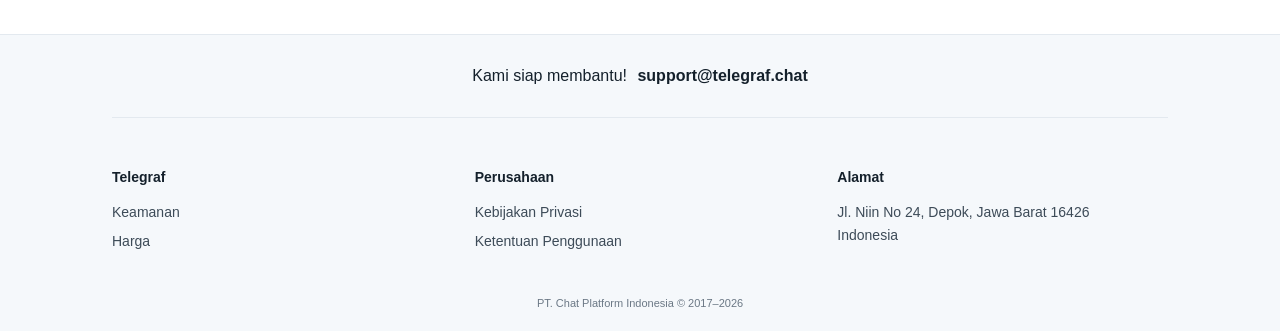
==== commit 0da7cb2e: "update" ====
--- a/index.html
+++ b/index.html
@@ -252,7 +252,7 @@
       <section class="tl_section">
         <div class="tl_wrap">
           <div class="tl_cta">
-            <h2 class="tl_cta_title">Siap mencoba Telegraf?</h2>
+            <h2 class="tl_cta_title">Masih ada pertanyaan lain?</h2>
             <p class="tl_cta_lead">Coba gratis, atau bicarakan kebutuhan organisasi Anda dengan kami.</p>
             <div class="tl_cta_actions">
               <a href="https://web.telegraf.chat" class="tl_btn tl_btn_inverse">Coba gratis 14 hari</a>
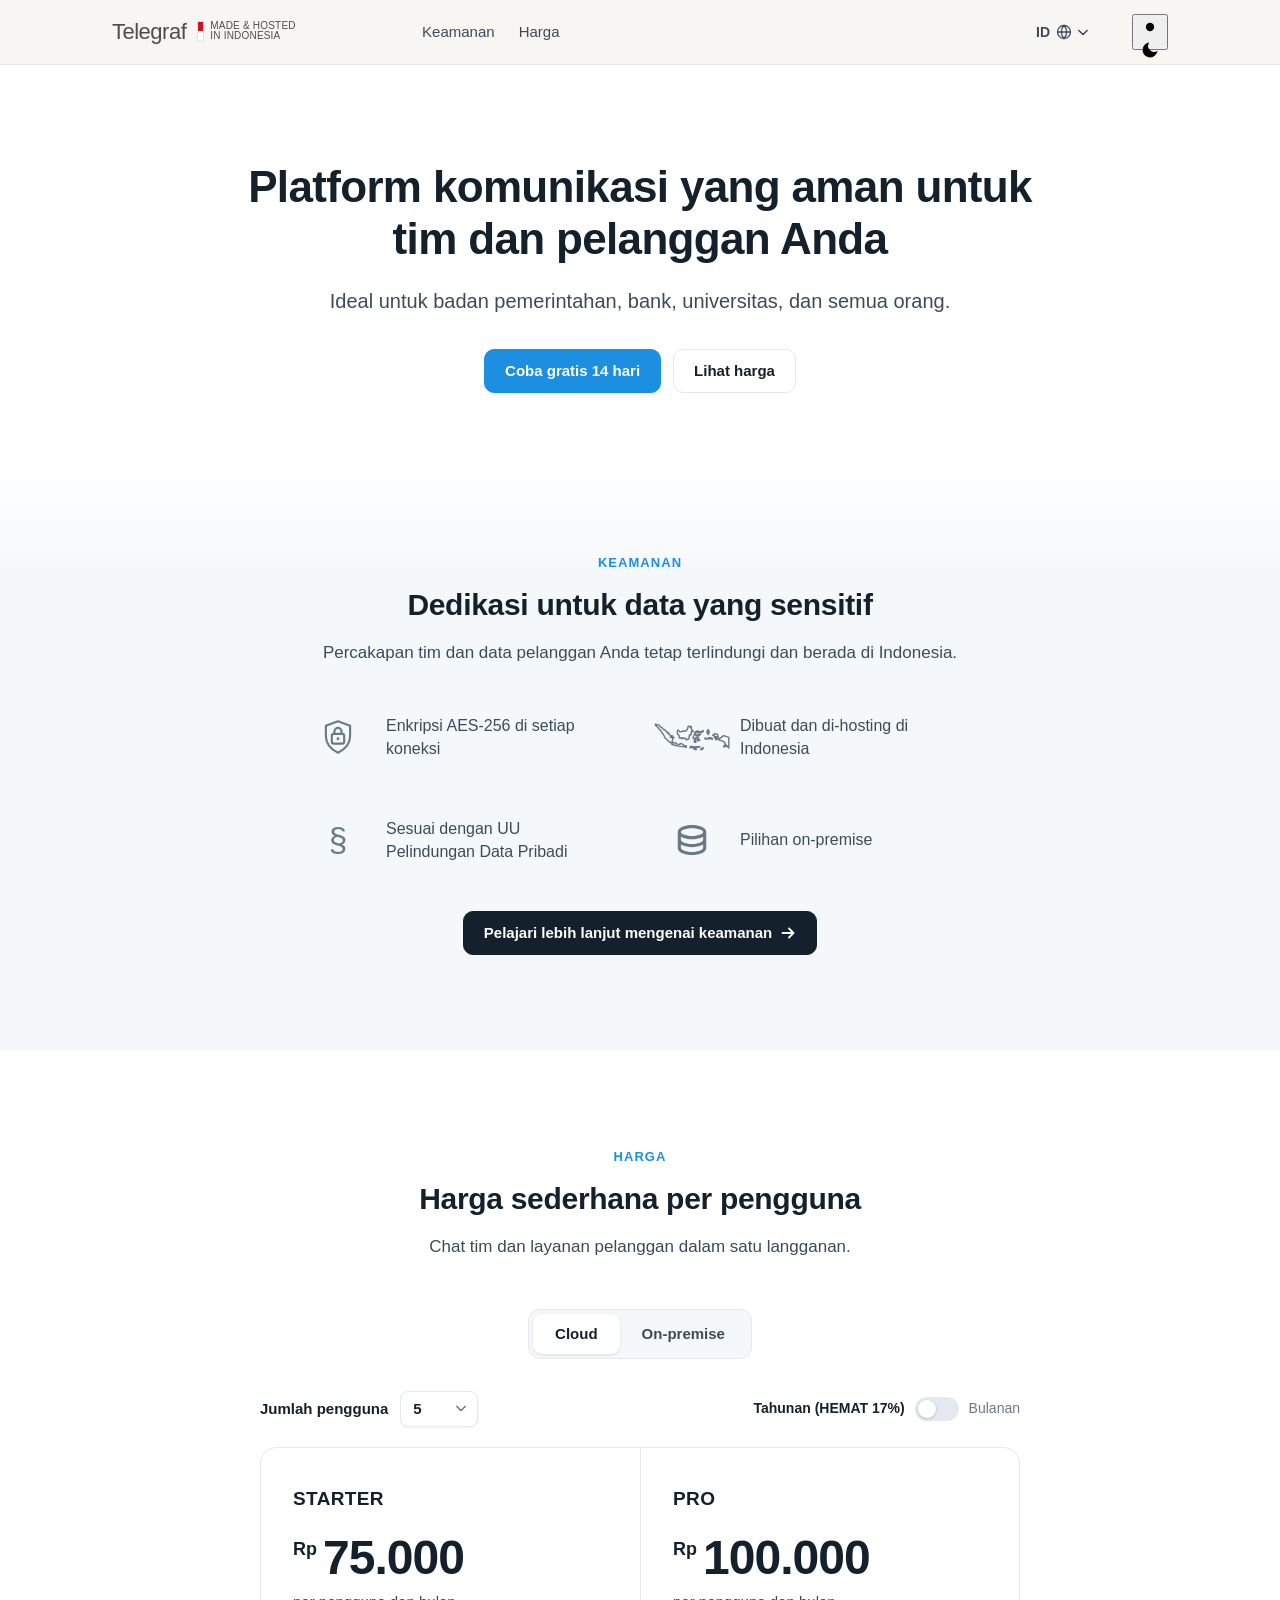
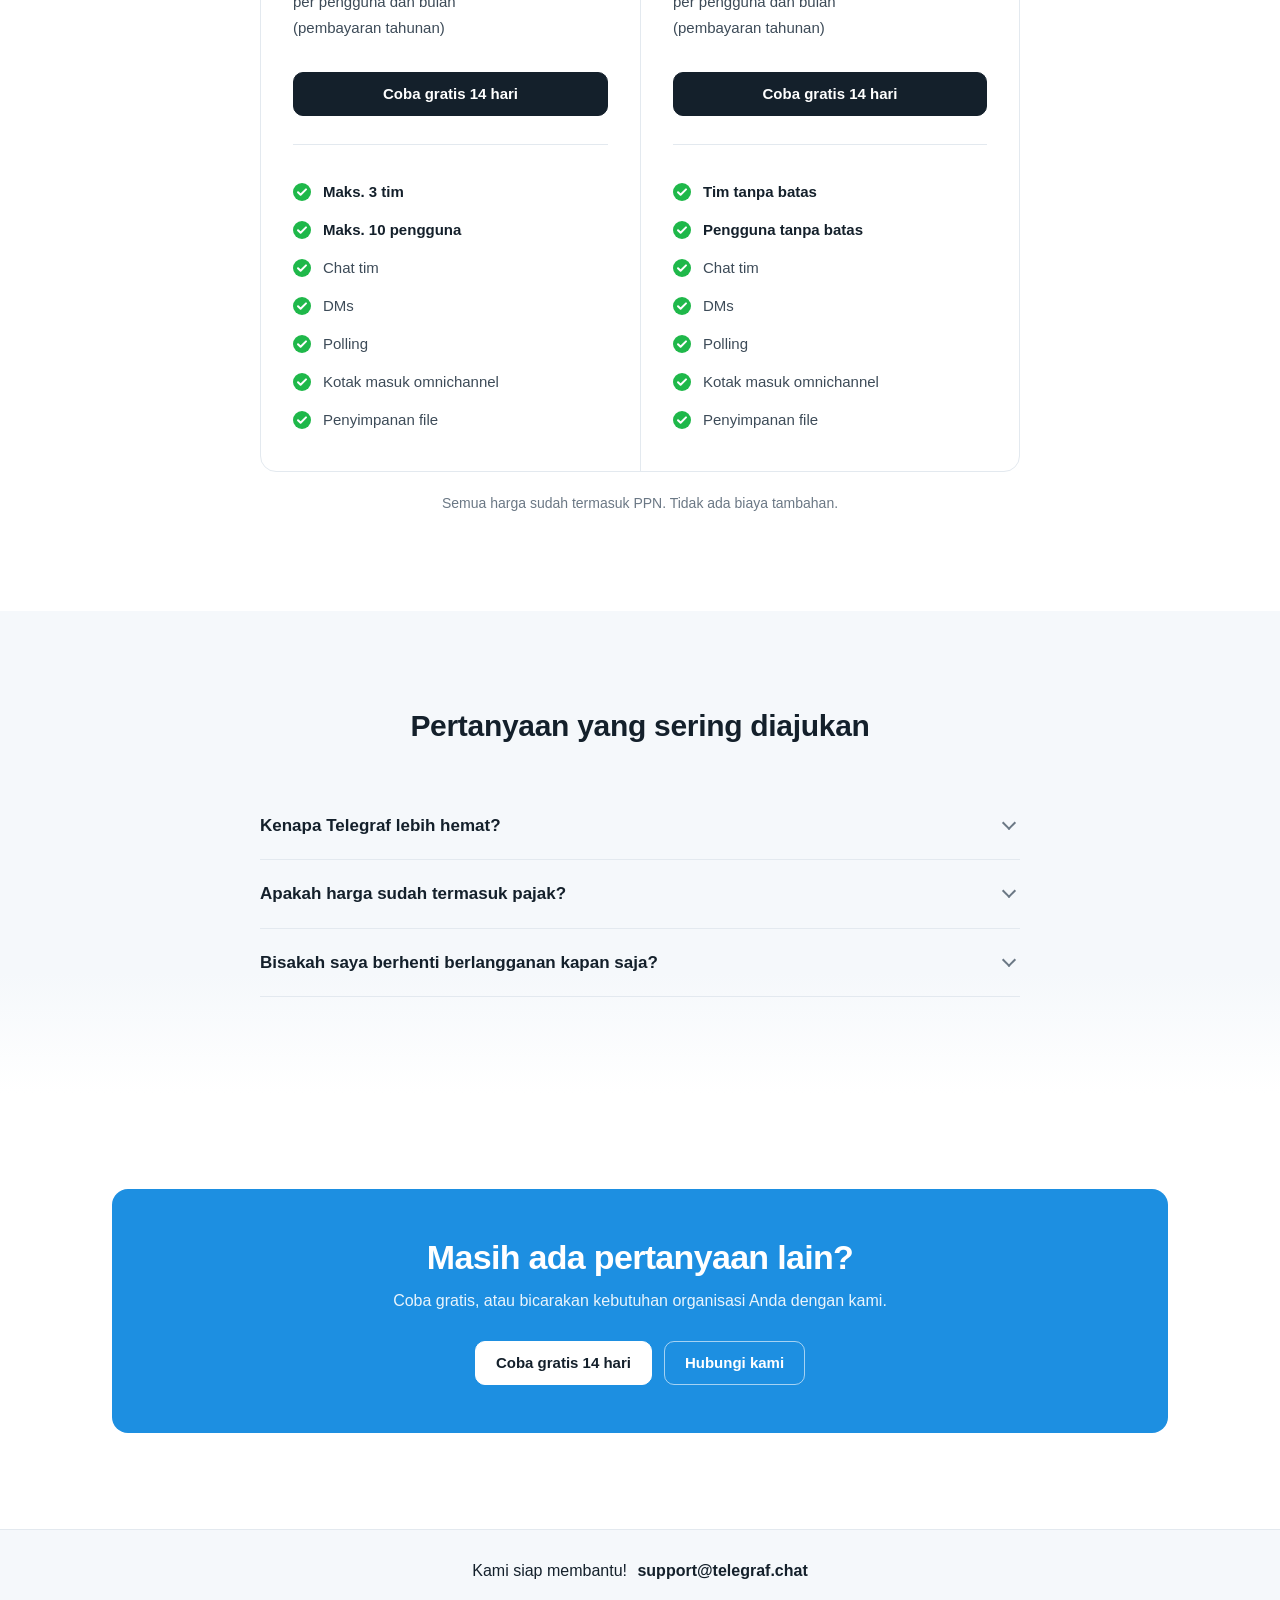
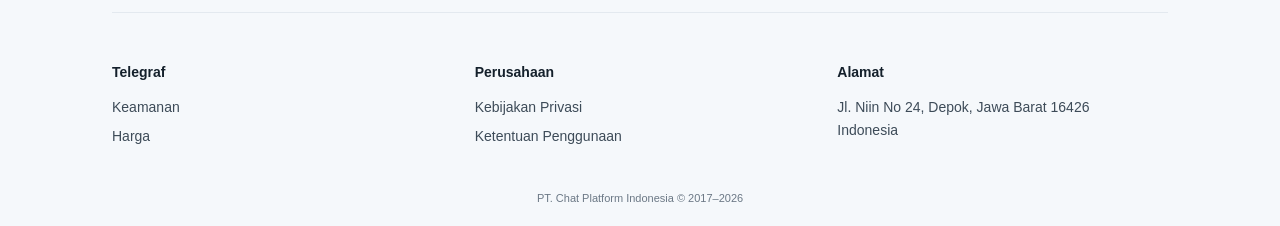
==== commit 5771c166: "update" ====
--- a/index.html
+++ b/index.html
@@ -3,14 +3,17 @@
 
 <head>
   <meta charset="utf-8">
-  <title>Telegraf &ndash; Platform aman untuk Anda dan pelanggan Anda</title>
+  <title>Telegraf &ndash; Platform komunikasi yang aman untuk tim dan pelanggan Anda</title>
   <meta name="viewport" content="width=device-width, initial-scale=1.0">
   <meta name="description" content="Chat tim dan layanan pelanggan omnichannel dalam satu aplikasi. Terenkripsi, dibuat dan di-hosting di Indonesia, tersedia juga on-premise.">
-  <meta property="og:title" content="Telegraf &ndash; Platform aman untuk Anda dan pelanggan Anda">
+  <meta property="og:title" content="Telegraf &ndash; Platform komunikasi yang aman untuk tim dan pelanggan Anda">
   <meta property="og:image" content="/img/t_logo.png">
   <meta property="og:site_name" content="Telegraf">
   <meta property="og:description" content="Chat tim dan layanan pelanggan omnichannel dalam satu aplikasi. Terenkripsi, dibuat dan di-hosting di Indonesia, tersedia juga on-premise.">
   <link rel="canonical" href="https://www.telegraf.chat/">
+  <link rel="alternate" hreflang="id" href="https://www.telegraf.chat/">
+  <link rel="alternate" hreflang="en" href="https://www.telegraf.chat/en/">
+  <link rel="alternate" hreflang="x-default" href="https://www.telegraf.chat/">
 
   <link rel="shortcut icon" href="/favicon.ico" type="image/x-icon" />
   <script>
@@ -30,9 +33,9 @@
 
 <body>
   <svg width="0" height="0" class="tl_sr" aria-hidden="true">
-    <symbol id="i-key" viewBox="0 0 31 32"><path d="M24.5 10.125a2.667 2.667 0 1 1-5.334 0 2.667 2.667 0 0 1 5.334 0z"/><path d="M20.604 1.992a9.4 9.4 0 0 0-9.4 9.4c0 1.058.175 2.071.496 3.021l-9.433 9.438a1.33 1.33 0 0 0-.392.942v4c0 .354.142.692.392.942s.587.392.942.392h4c.354 0 .692-.142.942-.392l.946-.946h2.558c.733 0 1.325-.592 1.325-1.325V25.26l2.287-.042c.733 0 1.325-.592 1.325-1.325v-2.6l.996-.996a9.4 9.4 0 0 0 12.417-8.904 9.4 9.4 0 0 0-9.4-9.4zm-3.583 15.104-2.754 2.754.021.012c.096-.1.213-.188.338-.254a1.331 1.331 0 0 0-.688 1.163v1.8l-2.108.042a1.324 1.324 0 0 0-1.504 1.292v2.238H8.497c-.504 0-.942.279-1.167.696a1.11 1.11 0 0 1 .067-.117l-.742.738H4.543v-2.113L14.906 14.98a6.705 6.705 0 0 1-1.033-3.588c0-1.8.7-3.487 1.971-4.763a6.69 6.69 0 0 1 4.762-1.971c1.8 0 3.488.7 4.762 1.971 1.271 1.271 1.971 2.962 1.971 4.763s-.7 3.488-1.971 4.762a6.69 6.69 0 0 1-4.762 1.971 6.681 6.681 0 0 1-3.583-1.029z"/></symbol>
-    <symbol id="i-lock" viewBox="0 0 32 32"><path d="M24.151 10.992V8.345C24.151 3.85 20.495.193 16 .193S7.849 3.85 7.849 8.345v2.647c-2.59.355-4.599 2.559-4.599 5.244v10.252a5.324 5.324 0 0 0 5.317 5.319h14.866a5.324 5.324 0 0 0 5.317-5.319V16.236c0-2.685-2.009-4.89-4.599-5.244M16 2.693a5.66 5.66 0 0 1 5.651 5.652v2.574H10.35V8.345A5.66 5.66 0 0 1 16 2.693m10.25 23.795a2.82 2.82 0 0 1-2.817 2.819H8.567a2.82 2.82 0 0 1-2.817-2.819V16.236a2.82 2.82 0 0 1 2.817-2.817h14.866a2.82 2.82 0 0 1 2.817 2.817z"/></symbol>
-    <symbol id="i-pin" viewBox="0 0 32 32"><path d="M16 1.333A10.66 10.66 0 0 1 26.667 12c0 4.885-3.619 10.955-8.616 17a2.657 2.657 0 0 1-4.09-.001C8.99 23.017 5.333 16.891 5.333 12A10.66 10.66 0 0 1 16 1.333zM16 4c-4.424 0-8 3.576-8 8 0 3.907 3.261 9.482 7.623 14.822l.383.464.382-.465c4.382-5.392 7.611-10.919 7.611-14.822 0-4.424-3.576-8-8-8zm0 5.333a2.667 2.667 0 1 1 0 5.334 2.667 2.667 0 0 1 0-5.334z"/></symbol>
+    <symbol id="i-indonesia" viewBox="0 0 64 24"><path d="M15.7 11.1 16.1 12.1 16.7 12.3 16.5 13.0 15.6 12.6 15.3 11.8 14.4 11.6 14.9 10.9zM2.7 1.7 4.2 1.8 5.2 3.3 7.1 4.5 8.2 5.8 8.7 6.2 8.9 5.7 10.7 7.7 11.5 7.9 10.9 8.5 12.0 8.1 12.5 8.4 12.2 9.6 13.4 10.2 14.1 11.6 13.8 12.3 14.8 12.0 15.7 13.0 15.3 16.7 13.8 16.3 13.7 16.8 9.6 13.1 7.9 9.9 6.4 8.3 5.6 6.3 4.4 5.6 3.4 4.0 1.3 2.2 1.1 1.2zM38.4 20.5 36.0 20.9 34.3 20.6 35.4 20.0 37.7 20.5 38.4 19.8zM34.6 21.5 35.7 22.5 35.2 22.7 33.3 21.9 33.5 21.5zM32.2 20.1 33.1 20.0 33.3 20.6 30.2 21.0 30.7 20.1 31.8 20.6 32.2 20.4 31.5 19.8zM41.2 7.5 39.7 8.4 35.4 8.1 34.8 8.4 34.7 9.6 35.5 10.7 36.7 9.9 39.2 9.9 36.4 11.3 37.7 12.7 37.6 13.7 38.5 14.8 36.7 15.3 36.8 14.3 35.8 13.6 36.0 12.5 35.5 12.4 34.9 12.8 35.2 16.4 34.0 16.4 34.1 14.3 33.9 13.6 33.1 13.4 32.9 12.5 33.9 10.0 34.4 10.0 34.2 8.9 35.0 7.5 35.4 7.6 36.1 7.0 39.9 7.7 41.3 6.5 41.7 6.8zM17.5 16.9 18.8 17.3 19.2 18.0 21.6 18.2 22.2 17.5 24.5 18.2 25.1 19.2 27.0 19.4 27.2 20.7 25.4 20.0 23.1 20.1 16.2 18.8 16.3 18.4 14.6 17.9 15.7 16.8zM20.5 6.1 20.6 6.6 21.7 7.6 23.5 7.4 24.4 6.7 25.9 7.1 27.2 6.8 28.4 4.7 28.7 3.1 30.7 2.9 31.6 3.8 30.6 3.9 32.0 5.7 31.6 6.1 33.2 7.5 31.8 7.3 31.2 8.5 31.3 9.8 30.4 10.5 30.2 10.2 29.5 11.2 29.9 11.9 29.5 13.0 29.1 13.7 27.4 14.5 26.9 13.2 26.1 13.5 25.1 12.8 23.6 13.6 23.3 12.7 21.4 12.8 21.0 10.5 20.0 9.9 19.6 8.3 19.8 6.8zM45.1 7.7 46.4 6.7 46.4 7.3 45.8 7.8 46.6 8.5 45.3 8.4 46.0 10.0 45.0 9.1 44.6 7.3 45.5 5.8zM47.8 12.7 48.9 13.0 49.2 14.0 47.9 13.3 46.1 13.5 45.6 13.1 45.3 13.5 45.7 12.7zM43.9 13.0 44.4 13.5 44.0 13.9 42.8 13.4 42.8 13.0zM41.3 20.9 41.3 21.9 39.5 22.8 39.6 21.8zM59.7 20.0 58.5 20.2 59.1 19.1 60.0 18.8 60.3 19.2zM63.0 12.3 63.0 21.2 61.7 19.9 61.8 19.5 60.2 20.0 60.4 19.1 60.0 18.6 60.6 18.5 59.8 18.2 60.1 18.1 59.4 16.5 58.0 15.5 53.5 14.0 53.1 13.5 53.3 12.9 52.7 14.1 52.1 14.3 51.9 13.3 50.8 12.6 52.5 12.1 53.1 12.4 53.4 11.7 51.3 11.8 50.7 10.9 49.5 10.7 49.8 10.0 51.4 9.3 53.5 9.8 53.8 11.9 55.2 13.4 58.7 10.8z" fill="none" stroke="currentColor" stroke-width="1.2" stroke-linejoin="round"/></symbol>
+    <symbol id="i-shield-lock" viewBox="0 0 32 32"><g fill="none" stroke="currentColor" stroke-width="1.8" stroke-linecap="round" stroke-linejoin="round"><path d="M16 2.8 26.2 6.6v8.6c0 6.4-4.3 11.2-10.2 14C10.1 26.4 5.8 21.6 5.8 15.2V6.6z"/><rect x="10.8" y="13.4" width="10.4" height="8.2" rx="1.6"/><path d="M13 13.4v-2.1a3 3 0 0 1 6 0v2.1"/></g><circle cx="16" cy="17.5" r="1.2"/></symbol>
+    <symbol id="i-section" viewBox="0 0 32 32"><text x="16" y="25" text-anchor="middle" font-size="28" font-weight="400" font-family="Plus Jakarta Sans, sans-serif">&#167;</text></symbol>
     <symbol id="i-server" viewBox="0 0 32 32"><path d="M7.13 8.444c.381-.394.997-.81 1.862-1.189C10.717 6.5 13.194 6 16 6s5.283.5 7.008 1.255c.865.378 1.481.794 1.862 1.189.375.388.463.687.463.89s-.089.502-.463.89c-.381.394-.997.81-1.862 1.189-1.725.755-4.202 1.255-7.008 1.255s-5.283-.5-7.008-1.255c-.865-.378-1.481-.794-1.862-1.189-.375-.388-.463-.687-.463-.89s.088-.502.463-.89zM5.213 6.59C4.508 7.319 4 8.248 4 9.333v13.333c0 1.085.508 2.015 1.213 2.743.698.722 1.644 1.312 2.71 1.778 2.135.934 4.992 1.479 8.077 1.479s5.942-.544 8.077-1.479c1.066-.466 2.012-1.056 2.71-1.778.705-.729 1.213-1.658 1.213-2.743V9.333c0-1.085-.508-2.014-1.213-2.743-.698-.722-1.645-1.312-2.71-1.778-2.135-.934-4.992-1.479-8.077-1.479s-5.942.544-8.077 1.479c-1.066.466-2.012 1.056-2.71 1.778zM25.333 16c0 .203-.089.502-.463.89-.381.394-.997.81-1.862 1.189-1.725.755-4.202 1.255-7.008 1.255s-5.283-.5-7.008-1.255c-.865-.378-1.481-.794-1.862-1.189-.375-.388-.463-.687-.463-.89v-2.791c.392.237.814.452 1.256.645 2.135.934 4.992 1.479 8.077 1.479s5.942-.544 8.077-1.479c.442-.194.864-.408 1.256-.645V16zM6.667 19.876c.392.237.814.452 1.256.645C10.058 21.455 12.915 22 16 22s5.942-.544 8.077-1.479c.442-.194.864-.408 1.256-.645v2.791c0 .203-.089.502-.463.89-.381.394-.997.81-1.862 1.189-1.725.755-4.202 1.255-7.008 1.255s-5.283-.5-7.008-1.255c-.865-.378-1.481-.794-1.862-1.189-.375-.388-.463-.687-.463-.89v-2.791z"/></symbol>
   </svg>
 
@@ -44,6 +47,13 @@
           <a href="#keamanan" class="tl_nav_link">Keamanan</a>
           <a href="#harga" class="tl_nav_link">Harga</a>
         </nav>
+        <details class="tl_lang">
+          <summary class="tl_lang_btn" aria-label="Bahasa: ID">ID<svg class="tl_lang_globe" viewBox="0 0 16 16" aria-hidden="true"><circle cx="8" cy="8" r="6.5"/><path d="M1.5 8h13M8 1.5c1.8 1.8 2.7 4 2.7 6.5S9.8 12.7 8 14.5C6.2 12.7 5.3 10.5 5.3 8S6.2 3.3 8 1.5z"/></svg><svg class="tl_lang_chevron" viewBox="0 0 12 8" aria-hidden="true"><path d="M1 1.5 6 6.5l5-5"/></svg></summary>
+          <div class="tl_lang_menu">
+            <a href="/" hreflang="id" lang="id" class="tl_lang_option" aria-current="true">Bahasa Indonesia</a>
+            <a href="/en/" hreflang="en" lang="en" class="tl_lang_option">English</a>
+          </div>
+        </details>
         <button id="theme-toggle" class="tl-theme-toggle" aria-label="Ganti tema terang/gelap">
           <span class="tl-ic tl-ic-sun">
             <svg viewBox="0 0 24 24" xmlns="http://www.w3.org/2000/svg"><circle cx="12" cy="12" r="5"/><line x1="12" y1="1" x2="12" y2="3"/><line x1="12" y1="21" x2="12" y2="23"/><line x1="4.22" y1="4.22" x2="5.64" y2="5.64"/><line x1="18.36" y1="18.36" x2="19.78" y2="19.78"/><line x1="1" y1="12" x2="3" y2="12"/><line x1="21" y1="12" x2="23" y2="12"/><line x1="4.22" y1="19.78" x2="5.64" y2="18.36"/><line x1="18.36" y1="5.64" x2="19.78" y2="4.22"/></svg>
@@ -58,7 +68,7 @@
     <main>
       <section class="tl_hero">
         <div class="tl_wrap">
-          <h1 class="tl_hero_title">Platform aman untuk Anda dan pelanggan Anda</h1>
+          <h1 class="tl_hero_title">Platform komunikasi yang aman untuk tim dan pelanggan Anda</h1>
           <p class="tl_hero_lead">Ideal untuk badan pemerintahan, bank, universitas, dan semua orang.</p>
           <div class="tl_hero_actions">
             <a href="https://web.telegraf.chat" class="tl_btn tl_btn_primary">Coba gratis 14 hari</a>
@@ -68,7 +78,7 @@
         </div>
       </section>
 
-      <section class="tl_section tl_section_soft" id="keamanan">
+      <section class="tl_section tl_section_soft tl_section_fade" id="keamanan">
         <div class="tl_wrap">
           <div class="tl_section_head">
             <p class="tl_eyebrow">Keamanan</p>
@@ -77,38 +87,23 @@
           </div>
           <div class="tl_security">
             <div class="tl_security_item">
-              <svg class="tl_icon" aria-hidden="true"><use href="#i-lock"/></svg>
-              <div>
-                <h3 class="tl_security_title">Enkripsi di setiap koneksi</h3>
-                <p class="tl_security_text">Pesan, data pelanggan, dan pembaruan di aplikasi selalu dikirim
-                  dengan enkripsi AES-256.</p>
-              </div>
-            </div>
-            <div class="tl_security_item">
-              <svg class="tl_icon" aria-hidden="true"><use href="#i-pin"/></svg>
-              <div>
-                <h3 class="tl_security_title">Dibuat dan di-hosting di Indonesia</h3>
-                <p class="tl_security_text">Dikembangkan oleh PT. Chat Platform Indonesia. Data layanan Cloud disimpan
-                  di datacenter di Indonesia.</p>
-              </div>
+              <svg class="tl_icon" aria-hidden="true"><use href="#i-shield-lock"/></svg>
+              <h3 class="tl_security_title">Enkripsi AES-256 di setiap koneksi</h3>
+            </div>
+            <div class="tl_security_item">
+              <svg class="tl_icon tl_icon_map" aria-hidden="true"><use href="#i-indonesia"/></svg>
+              <h3 class="tl_security_title">Dibuat dan di-hosting di Indonesia</h3>
+            </div>
+            <div class="tl_security_item">
+              <svg class="tl_icon" aria-hidden="true"><use href="#i-section"/></svg>
+              <h3 class="tl_security_title">Sesuai dengan UU Pelindungan Data Pribadi</h3>
             </div>
             <div class="tl_security_item">
               <svg class="tl_icon" aria-hidden="true"><use href="#i-server"/></svg>
-              <div>
-                <h3 class="tl_security_title">Pilihan on-premise</h3>
-                <p class="tl_security_text">Pasang Telegraf di server milik organisasi Anda, sehingga data
-                  tidak pernah keluar dari jaringan Anda.</p>
-              </div>
-            </div>
-            <div class="tl_security_item">
-              <svg class="tl_icon" aria-hidden="true"><use href="#i-key"/></svg>
-              <div>
-                <h3 class="tl_security_title">Akses yang terkendali</h3>
-                <p class="tl_security_text">Masuk dengan kode sekali pakai lewat email, tim privat hanya dengan undangan,
-                  dan kunci kanal yang tidak pernah dikirim ke perangkat.</p>
-              </div>
-            </div>
-          </div>
+              <h3 class="tl_security_title">Pilihan on-premise</h3>
+            </div>
+          </div>
+          <p class="tl_security_more"><a href="/security/" class="tl_btn tl_btn_dark tl_btn_arrow">Pelajari lebih lanjut mengenai keamanan <svg class="tl_btn_arrow_icon" viewBox="0 0 16 16" aria-hidden="true"><path d="M2.5 8h11M9 3.5 13.5 8 9 12.5"/></svg></a></p>
         </div>
       </section>
 
@@ -150,7 +145,7 @@
                 <h3 class="tl_plan_name">Starter</h3>
                 <p class="tl_plan_price"><span class="tl_plan_currency">Rp</span><span data-yearly="75.000" data-monthly="90.000">75.000</span></p>
                 <p class="tl_plan_unit">per pengguna dan bulan</p>
-                <p class="tl_plan_unit tl_billing_unit">(pembayaran tahunan)</p>
+                <p class="tl_plan_unit" data-yearly="(pembayaran tahunan)" data-monthly="(pembayaran bulanan)">(pembayaran tahunan)</p>
                 <div class="tl_plan_cta">
                   <a href="https://web.telegraf.chat" class="tl_btn tl_btn_dark tl_btn_block">Coba gratis 14 hari</a>
                   <p class="tl_plan_limit" hidden>Paket ini hanya tersedia untuk maksimal 10 pengguna.</p>
@@ -170,7 +165,7 @@
                 <h3 class="tl_plan_name">Pro</h3>
                 <p class="tl_plan_price"><span class="tl_plan_currency">Rp</span><span data-yearly="100.000" data-monthly="120.000">100.000</span></p>
                 <p class="tl_plan_unit">per pengguna dan bulan</p>
-                <p class="tl_plan_unit tl_billing_unit">(pembayaran tahunan)</p>
+                <p class="tl_plan_unit" data-yearly="(pembayaran tahunan)" data-monthly="(pembayaran bulanan)">(pembayaran tahunan)</p>
                 <div class="tl_plan_cta">
                   <a href="https://web.telegraf.chat" class="tl_btn tl_btn_dark tl_btn_block">Coba gratis 14 hari</a>
                 </div>
@@ -224,7 +219,7 @@
         </div>
       </section>
 
-      <section class="tl_section tl_section_soft">
+      <section class="tl_section tl_section_soft tl_section_fade_out">
         <div class="tl_wrap">
           <div class="tl_section_head">
             <h2 class="tl_section_title">Pertanyaan yang sering diajukan</h2>
@@ -270,7 +265,7 @@
           <div>
             <p class="tl_footer_title">Telegraf</p>
             <ul class="tl_footer_links">
-              <li><a href="#keamanan" class="tl_footer_link">Keamanan</a></li>
+              <li><a href="/security/" class="tl_footer_link">Keamanan</a></li>
               <li><a href="#harga" class="tl_footer_link">Harga</a></li>
             </ul>
           </div>
@@ -297,6 +292,7 @@
   </div>
 
   <script src="/js/home.js"></script>
+  <script src="/js/lang.js"></script>
   <script src="/js/theme-toggle.js"></script>
 </body>
 
--- a/css/home.css
+++ b/css/home.css
@@ -30,6 +30,7 @@
   --tl-on-accent: #ffffff;
   --tl-success: #1fb84a;
   --tl-wordmark: #4d4d4d;
+  --tl-nav-bg: #f7f5f2;
 }
 html.tl-dark {
   --tl-bg: #10161d;
@@ -45,6 +46,7 @@
   --tl-on-accent: #ffffff;
   --tl-success: #2ec25a;
   --tl-wordmark: #e6ebf0;
+  --tl-nav-bg: #1a1918;
 }
 
 * { box-sizing: border-box; }
@@ -98,7 +100,7 @@
   position: sticky;
   top: 0;
   z-index: 20;
-  background: color-mix(in srgb, var(--tl-bg) 88%, transparent);
+  background: color-mix(in srgb, var(--tl-nav-bg) 88%, transparent);
   border-bottom: 1px solid var(--tl-line);
   -webkit-backdrop-filter: saturate(1.6) blur(12px);
   backdrop-filter: saturate(1.6) blur(12px);
@@ -162,13 +164,82 @@
   .tl_nav_links { display: flex; }
 }
 
+/* Language menu: current language, globe and chevron, as on Stackfield */
+.tl_lang {
+  position: relative;
+  margin-left: auto;
+  margin-right: 12px;
+}
+.tl_lang_btn {
+  display: flex;
+  align-items: center;
+  gap: 6px;
+  height: 36px;
+  padding: 0 8px;
+  border-radius: 8px;
+  color: var(--tl-text);
+  font-size: 14px;
+  font-weight: 600;
+  list-style: none;
+  cursor: pointer;
+  user-select: none;
+}
+.tl_lang_btn::-webkit-details-marker { display: none; }
+.tl_lang_btn:hover,
+.tl_lang[open] .tl_lang_btn { color: var(--tl-fg); }
+.tl_lang_btn:focus-visible {
+  outline: none;
+  box-shadow: 0 0 0 3px var(--tl-accent-soft);
+}
+.tl_lang_globe {
+  width: 16px;
+  height: 16px;
+  fill: none;
+  stroke: currentColor;
+  stroke-width: 1.3;
+}
+.tl_lang_chevron {
+  width: 10px;
+  height: 7px;
+  fill: none;
+  stroke: currentColor;
+  stroke-width: 1.8;
+  stroke-linecap: round;
+  stroke-linejoin: round;
+}
+.tl_lang[open] .tl_lang_chevron { transform: rotate(180deg); }
+.tl_lang_menu {
+  position: absolute;
+  top: calc(100% + 6px);
+  right: 0;
+  z-index: 30;
+  min-width: 180px;
+  padding: 6px;
+  border: 1px solid var(--tl-line);
+  border-radius: 10px;
+  background: var(--tl-surface);
+  box-shadow: 0 8px 24px rgba(20, 32, 43, 0.12);
+}
+.tl_lang_option,
+.tl_lang_option:hover {
+  display: block;
+  padding: 8px 10px;
+  border-radius: 6px;
+  color: var(--tl-text);
+  font-size: 14px;
+}
+.tl_lang_option:hover { background: var(--tl-bg-soft); color: var(--tl-fg); }
+.tl_lang_option[aria-current] {
+  color: var(--tl-fg);
+  font-weight: 600;
+}
+
 /* Theme toggle sits in the nav here instead of floating in the corner */
 .tl_nav .tl-theme-toggle {
   position: relative;
   top: auto;
   right: auto;
   flex: none;
-  margin-left: auto;
   width: 36px;
   height: 36px;
   box-shadow: none;
@@ -214,12 +285,12 @@
   .tl_hero { padding: 96px 0 64px; }
 }
 .tl_hero_title {
-  max-width: 760px;
+  max-width: 820px;
   margin: 0 auto;
-  font-size: clamp(36px, 6.4vw, 60px);
-  font-weight: 700;
-  letter-spacing: -0.03em;
-  line-height: 1.08;
+  font-size: clamp(30px, 4.6vw, 44px);
+  font-weight: 700;
+  letter-spacing: -0.015em;
+  line-height: 1.18;
 }
 .tl_hero_lead {
   max-width: 760px;
@@ -242,6 +313,9 @@
   .tl_section { padding: 96px 0; }
 }
 .tl_section_soft { background: var(--tl-bg-soft); }
+/* Soft sections next to white ones fade in or out instead of starting on a hard edge */
+.tl_section_fade { background: linear-gradient(var(--tl-bg), var(--tl-bg-soft) 120px); }
+.tl_section_fade_out { background: linear-gradient(var(--tl-bg-soft) calc(100% - 120px), var(--tl-bg)); }
 .tl_section_head {
   max-width: 680px;
   margin: 0 auto 48px;
@@ -256,9 +330,10 @@
   text-transform: uppercase;
 }
 .tl_section_title {
-  font-size: clamp(28px, 4vw, 40px);
-  font-weight: 700;
-  letter-spacing: -0.02em;
+  font-size: clamp(24px, 3vw, 30px);
+  font-weight: 700;
+  letter-spacing: -0.01em;
+  line-height: 1.25;
 }
 .tl_section_lead {
   margin-top: 16px;
@@ -277,27 +352,149 @@
 .tl_security {
   display: grid;
   grid-template-columns: 1fr;
-  gap: 16px;
-  max-width: 960px;
+  gap: 36px 48px;
+  max-width: 660px;
   margin: 0 auto;
 }
-@media (min-width: 720px) {
-  .tl_security { grid-template-columns: 1fr 1fr; }
+@media (min-width: 640px) {
+  .tl_security { grid-template-columns: 1fr 1fr; row-gap: 56px; }
 }
 .tl_security_item {
   display: flex;
-  gap: 16px;
-  padding: 24px;
-  border: 1px solid var(--tl-line);
-  border-radius: 14px;
-  background: var(--tl-surface);
+  align-items: center;
+  gap: 20px;
+}
+.tl_security_item .tl_icon {
+  width: 56px;
+  height: 38px;
+  color: var(--tl-muted);
+  fill: var(--tl-muted);
+}
+/* Indonesia is wide and flat, so the map overhangs its slot to stay legible */
+.tl_security_item .tl_icon_map {
+  width: 76px;
+  margin: 0 -10px;
 }
 .tl_security_title {
+  max-width: 210px;
+  color: var(--tl-text);
+  font-size: 16px;
+  font-weight: 500;
+  line-height: 1.45;
+}
+.tl_security_more {
+  margin-top: 48px;
+  text-align: center;
+}
+.tl_btn_arrow { gap: 8px; }
+.tl_btn_arrow_icon {
+  flex: none;
+  width: 16px;
+  height: 16px;
+  fill: none;
+  stroke: currentColor;
+  stroke-width: 1.8;
+  stroke-linecap: round;
+  stroke-linejoin: round;
+}
+
+/* Security page */
+
+.tl_sec_cards { padding-bottom: 24px; }
+.tl_sec_card {
+  max-width: 860px;
+  margin: 0 auto 32px;
+  padding: 40px 24px;
+  border-radius: 16px;
+  background: var(--tl-bg-soft);
+}
+@media (min-width: 768px) {
+  .tl_sec_card { padding: 56px 64px; }
+}
+.tl_sec_card_title {
+  margin-bottom: 32px;
+  font-size: clamp(22px, 2.6vw, 26px);
+  font-weight: 700;
+  letter-spacing: -0.01em;
+  line-height: 1.3;
+  text-align: center;
+}
+.tl_sec_card_lead {
+  margin: -20px 0 28px;
+  text-align: center;
+}
+.tl_disclosure {
+  max-width: 860px;
+  margin: 64px auto 32px;
+}
+@media (min-width: 768px) {
+  .tl_disclosure { padding: 0 64px; }
+}
+.tl_sec_card a,
+.tl_disclosure a { color: var(--tl-accent); }
+.tl_sec_card a:hover,
+.tl_disclosure a:hover { color: var(--tl-accent-hover); }
+.tl_sec_list,
+.tl_status {
+  margin: 0;
+  padding: 0;
+  list-style: none;
+}
+.tl_sec_item {
+  position: relative;
+  padding-left: 48px;
+}
+.tl_sec_item + .tl_sec_item { margin-top: 28px; }
+.tl_sec_item::before {
+  content: "";
+  position: absolute;
+  top: 0;
+  left: 0;
+  width: 30px;
+  height: 30px;
+  border-radius: 50%;
+  background: color-mix(in srgb, var(--tl-success) 18%, transparent) url("data:image/svg+xml,%3Csvg xmlns='http://www.w3.org/2000/svg' viewBox='0 0 18 18'%3E%3Cpath d='m5 9.2 2.6 2.6L13 6.4' fill='none' stroke='%231fb84a' stroke-width='2' stroke-linecap='round' stroke-linejoin='round'/%3E%3C/svg%3E") center / 20px no-repeat;
+}
+.tl_sec_item_title {
   margin-bottom: 6px;
   font-size: 17px;
   font-weight: 700;
-}
-.tl_security_text { font-size: 15px; }
+  line-height: 1.6;
+}
+.tl_sec_item p { font-size: 15px; }
+.tl_status_row {
+  display: flex;
+  align-items: center;
+  justify-content: space-between;
+  gap: 16px;
+  padding: 16px 0;
+  border-top: 1px solid var(--tl-line);
+}
+.tl_status_row:last-child { border-bottom: 1px solid var(--tl-line); }
+.tl_status_name {
+  color: var(--tl-fg);
+  font-weight: 700;
+}
+.tl_status_desc {
+  color: var(--tl-muted);
+  font-size: 14px;
+}
+.tl_badge {
+  flex: none;
+  padding: 4px 12px;
+  border: 1px solid var(--tl-line);
+  border-radius: 999px;
+  background: var(--tl-surface);
+  color: var(--tl-muted);
+  font-size: 13px;
+  font-weight: 600;
+  white-space: nowrap;
+}
+.tl_sec_card_note {
+  margin-top: 24px;
+  font-size: 15px;
+  text-align: center;
+}
 
 /* Pricing */
 
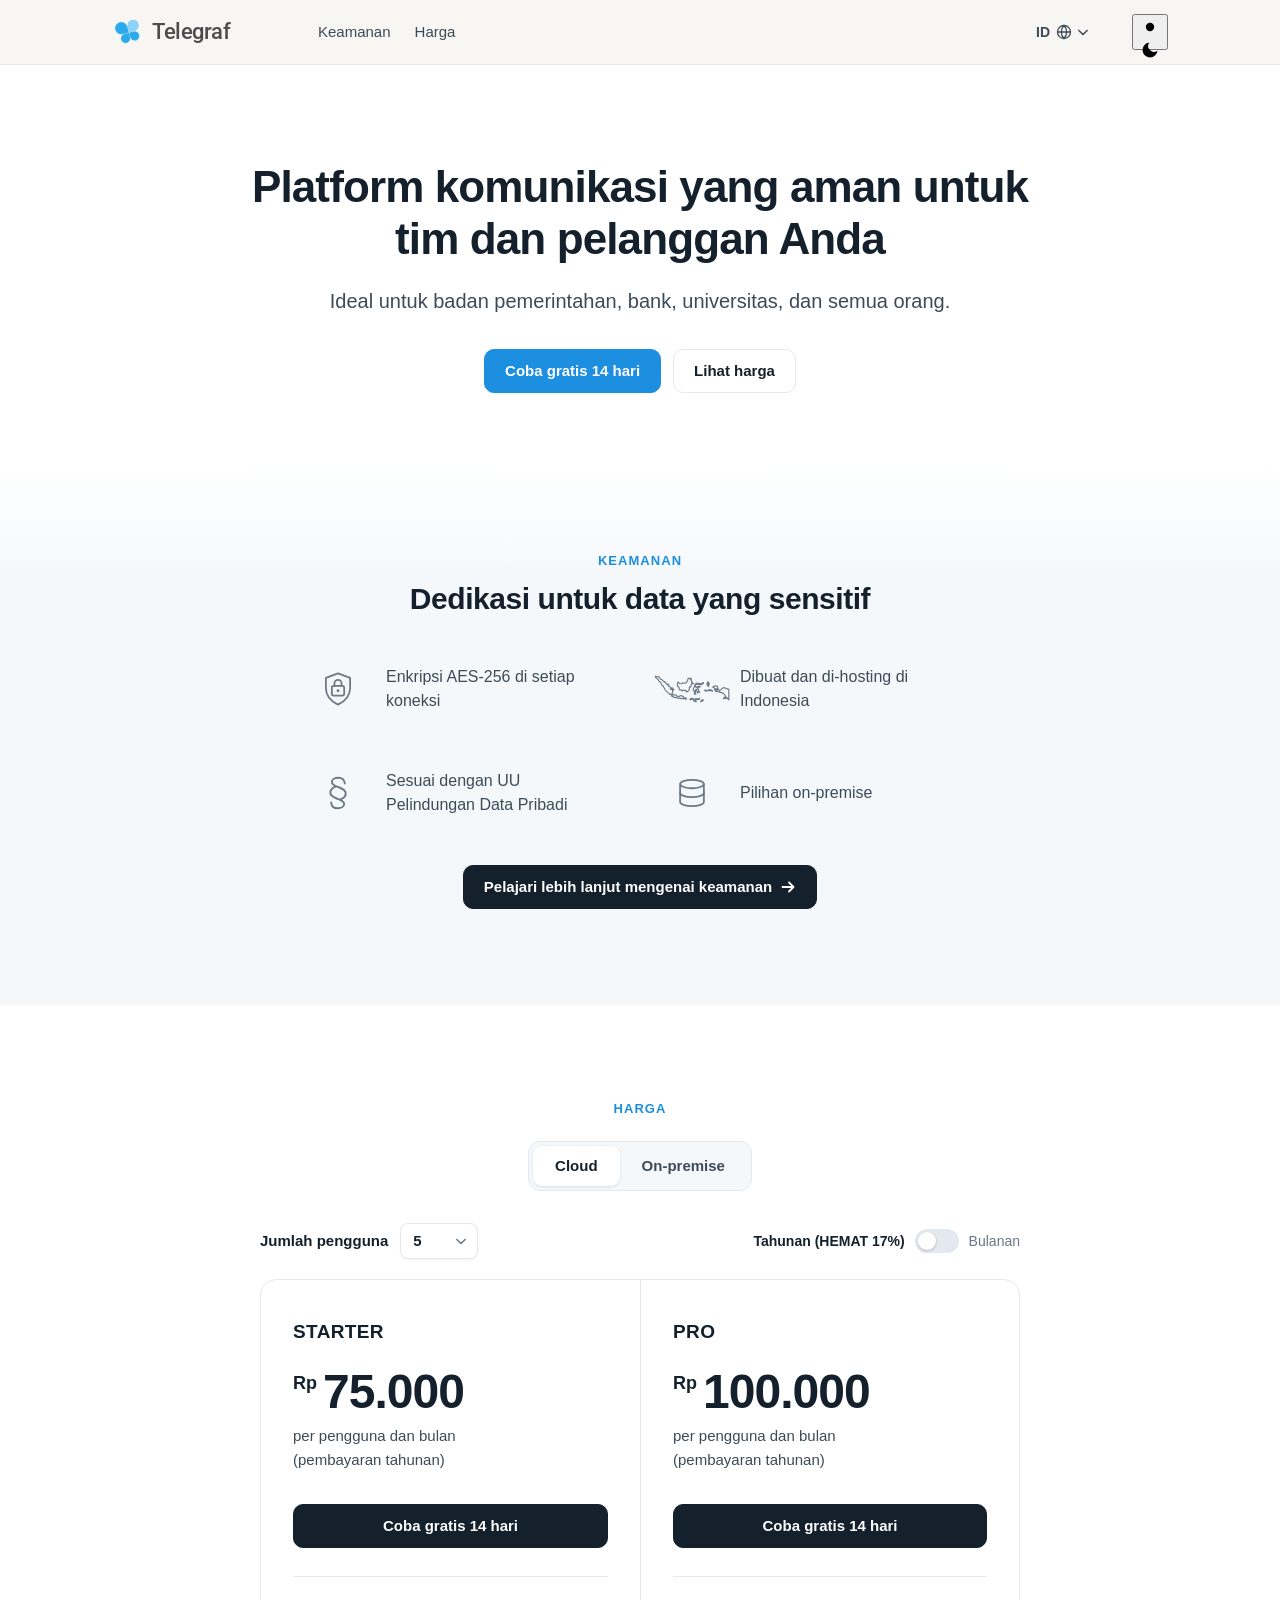
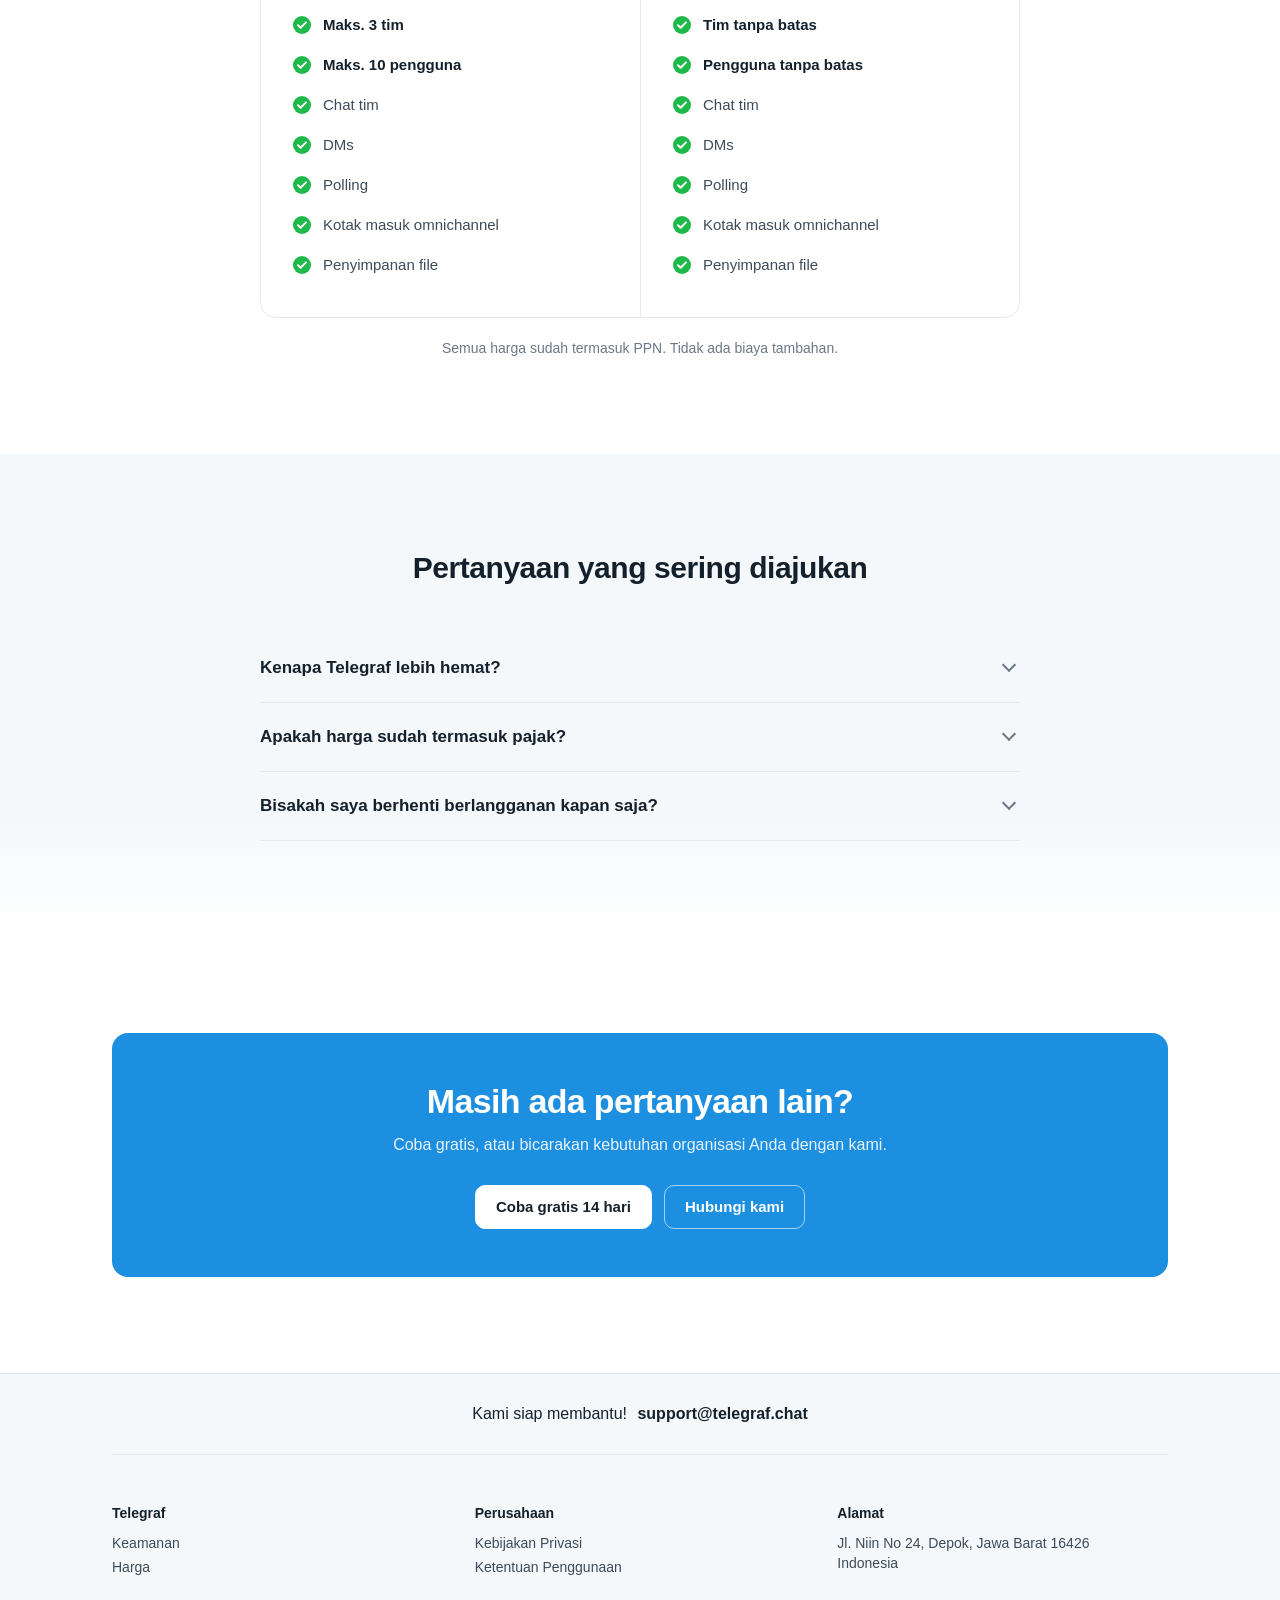
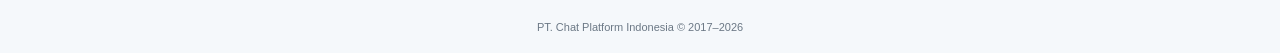
==== commit a59f0441: "update" ====
--- a/index.html
+++ b/index.html
@@ -33,16 +33,16 @@
 
 <body>
   <svg width="0" height="0" class="tl_sr" aria-hidden="true">
-    <symbol id="i-indonesia" viewBox="0 0 64 24"><path d="M15.7 11.1 16.1 12.1 16.7 12.3 16.5 13.0 15.6 12.6 15.3 11.8 14.4 11.6 14.9 10.9zM2.7 1.7 4.2 1.8 5.2 3.3 7.1 4.5 8.2 5.8 8.7 6.2 8.9 5.7 10.7 7.7 11.5 7.9 10.9 8.5 12.0 8.1 12.5 8.4 12.2 9.6 13.4 10.2 14.1 11.6 13.8 12.3 14.8 12.0 15.7 13.0 15.3 16.7 13.8 16.3 13.7 16.8 9.6 13.1 7.9 9.9 6.4 8.3 5.6 6.3 4.4 5.6 3.4 4.0 1.3 2.2 1.1 1.2zM38.4 20.5 36.0 20.9 34.3 20.6 35.4 20.0 37.7 20.5 38.4 19.8zM34.6 21.5 35.7 22.5 35.2 22.7 33.3 21.9 33.5 21.5zM32.2 20.1 33.1 20.0 33.3 20.6 30.2 21.0 30.7 20.1 31.8 20.6 32.2 20.4 31.5 19.8zM41.2 7.5 39.7 8.4 35.4 8.1 34.8 8.4 34.7 9.6 35.5 10.7 36.7 9.9 39.2 9.9 36.4 11.3 37.7 12.7 37.6 13.7 38.5 14.8 36.7 15.3 36.8 14.3 35.8 13.6 36.0 12.5 35.5 12.4 34.9 12.8 35.2 16.4 34.0 16.4 34.1 14.3 33.9 13.6 33.1 13.4 32.9 12.5 33.9 10.0 34.4 10.0 34.2 8.9 35.0 7.5 35.4 7.6 36.1 7.0 39.9 7.7 41.3 6.5 41.7 6.8zM17.5 16.9 18.8 17.3 19.2 18.0 21.6 18.2 22.2 17.5 24.5 18.2 25.1 19.2 27.0 19.4 27.2 20.7 25.4 20.0 23.1 20.1 16.2 18.8 16.3 18.4 14.6 17.9 15.7 16.8zM20.5 6.1 20.6 6.6 21.7 7.6 23.5 7.4 24.4 6.7 25.9 7.1 27.2 6.8 28.4 4.7 28.7 3.1 30.7 2.9 31.6 3.8 30.6 3.9 32.0 5.7 31.6 6.1 33.2 7.5 31.8 7.3 31.2 8.5 31.3 9.8 30.4 10.5 30.2 10.2 29.5 11.2 29.9 11.9 29.5 13.0 29.1 13.7 27.4 14.5 26.9 13.2 26.1 13.5 25.1 12.8 23.6 13.6 23.3 12.7 21.4 12.8 21.0 10.5 20.0 9.9 19.6 8.3 19.8 6.8zM45.1 7.7 46.4 6.7 46.4 7.3 45.8 7.8 46.6 8.5 45.3 8.4 46.0 10.0 45.0 9.1 44.6 7.3 45.5 5.8zM47.8 12.7 48.9 13.0 49.2 14.0 47.9 13.3 46.1 13.5 45.6 13.1 45.3 13.5 45.7 12.7zM43.9 13.0 44.4 13.5 44.0 13.9 42.8 13.4 42.8 13.0zM41.3 20.9 41.3 21.9 39.5 22.8 39.6 21.8zM59.7 20.0 58.5 20.2 59.1 19.1 60.0 18.8 60.3 19.2zM63.0 12.3 63.0 21.2 61.7 19.9 61.8 19.5 60.2 20.0 60.4 19.1 60.0 18.6 60.6 18.5 59.8 18.2 60.1 18.1 59.4 16.5 58.0 15.5 53.5 14.0 53.1 13.5 53.3 12.9 52.7 14.1 52.1 14.3 51.9 13.3 50.8 12.6 52.5 12.1 53.1 12.4 53.4 11.7 51.3 11.8 50.7 10.9 49.5 10.7 49.8 10.0 51.4 9.3 53.5 9.8 53.8 11.9 55.2 13.4 58.7 10.8z" fill="none" stroke="currentColor" stroke-width="1.2" stroke-linejoin="round"/></symbol>
-    <symbol id="i-shield-lock" viewBox="0 0 32 32"><g fill="none" stroke="currentColor" stroke-width="1.8" stroke-linecap="round" stroke-linejoin="round"><path d="M16 2.8 26.2 6.6v8.6c0 6.4-4.3 11.2-10.2 14C10.1 26.4 5.8 21.6 5.8 15.2V6.6z"/><rect x="10.8" y="13.4" width="10.4" height="8.2" rx="1.6"/><path d="M13 13.4v-2.1a3 3 0 0 1 6 0v2.1"/></g><circle cx="16" cy="17.5" r="1.2"/></symbol>
-    <symbol id="i-section" viewBox="0 0 32 32"><text x="16" y="25" text-anchor="middle" font-size="28" font-weight="400" font-family="Plus Jakarta Sans, sans-serif">&#167;</text></symbol>
-    <symbol id="i-server" viewBox="0 0 32 32"><path d="M7.13 8.444c.381-.394.997-.81 1.862-1.189C10.717 6.5 13.194 6 16 6s5.283.5 7.008 1.255c.865.378 1.481.794 1.862 1.189.375.388.463.687.463.89s-.089.502-.463.89c-.381.394-.997.81-1.862 1.189-1.725.755-4.202 1.255-7.008 1.255s-5.283-.5-7.008-1.255c-.865-.378-1.481-.794-1.862-1.189-.375-.388-.463-.687-.463-.89s.088-.502.463-.89zM5.213 6.59C4.508 7.319 4 8.248 4 9.333v13.333c0 1.085.508 2.015 1.213 2.743.698.722 1.644 1.312 2.71 1.778 2.135.934 4.992 1.479 8.077 1.479s5.942-.544 8.077-1.479c1.066-.466 2.012-1.056 2.71-1.778.705-.729 1.213-1.658 1.213-2.743V9.333c0-1.085-.508-2.014-1.213-2.743-.698-.722-1.645-1.312-2.71-1.778-2.135-.934-4.992-1.479-8.077-1.479s-5.942.544-8.077 1.479c-1.066.466-2.012 1.056-2.71 1.778zM25.333 16c0 .203-.089.502-.463.89-.381.394-.997.81-1.862 1.189-1.725.755-4.202 1.255-7.008 1.255s-5.283-.5-7.008-1.255c-.865-.378-1.481-.794-1.862-1.189-.375-.388-.463-.687-.463-.89v-2.791c.392.237.814.452 1.256.645 2.135.934 4.992 1.479 8.077 1.479s5.942-.544 8.077-1.479c.442-.194.864-.408 1.256-.645V16zM6.667 19.876c.392.237.814.452 1.256.645C10.058 21.455 12.915 22 16 22s5.942-.544 8.077-1.479c.442-.194.864-.408 1.256-.645v2.791c0 .203-.089.502-.463.89-.381.394-.997.81-1.862 1.189-1.725.755-4.202 1.255-7.008 1.255s-5.283-.5-7.008-1.255c-.865-.378-1.481-.794-1.862-1.189-.375-.388-.463-.687-.463-.89v-2.791z"/></symbol>
+    <symbol id="i-indonesia" viewBox="0 0 64 24"><path d="M15.7 11.1 16.1 12.1 16.7 12.3 16.5 13.0 15.6 12.6 15.3 11.8 14.4 11.6 14.9 10.9zM2.7 1.7 4.2 1.8 5.2 3.3 7.1 4.5 8.2 5.8 8.7 6.2 8.9 5.7 10.7 7.7 11.5 7.9 10.9 8.5 12.0 8.1 12.5 8.4 12.2 9.6 13.4 10.2 14.1 11.6 13.8 12.3 14.8 12.0 15.7 13.0 15.3 16.7 13.8 16.3 13.7 16.8 9.6 13.1 7.9 9.9 6.4 8.3 5.6 6.3 4.4 5.6 3.4 4.0 1.3 2.2 1.1 1.2zM38.4 20.5 36.0 20.9 34.3 20.6 35.4 20.0 37.7 20.5 38.4 19.8zM34.6 21.5 35.7 22.5 35.2 22.7 33.3 21.9 33.5 21.5zM32.2 20.1 33.1 20.0 33.3 20.6 30.2 21.0 30.7 20.1 31.8 20.6 32.2 20.4 31.5 19.8zM41.2 7.5 39.7 8.4 35.4 8.1 34.8 8.4 34.7 9.6 35.5 10.7 36.7 9.9 39.2 9.9 36.4 11.3 37.7 12.7 37.6 13.7 38.5 14.8 36.7 15.3 36.8 14.3 35.8 13.6 36.0 12.5 35.5 12.4 34.9 12.8 35.2 16.4 34.0 16.4 34.1 14.3 33.9 13.6 33.1 13.4 32.9 12.5 33.9 10.0 34.4 10.0 34.2 8.9 35.0 7.5 35.4 7.6 36.1 7.0 39.9 7.7 41.3 6.5 41.7 6.8zM17.5 16.9 18.8 17.3 19.2 18.0 21.6 18.2 22.2 17.5 24.5 18.2 25.1 19.2 27.0 19.4 27.2 20.7 25.4 20.0 23.1 20.1 16.2 18.8 16.3 18.4 14.6 17.9 15.7 16.8zM20.5 6.1 20.6 6.6 21.7 7.6 23.5 7.4 24.4 6.7 25.9 7.1 27.2 6.8 28.4 4.7 28.7 3.1 30.7 2.9 31.6 3.8 30.6 3.9 32.0 5.7 31.6 6.1 33.2 7.5 31.8 7.3 31.2 8.5 31.3 9.8 30.4 10.5 30.2 10.2 29.5 11.2 29.9 11.9 29.5 13.0 29.1 13.7 27.4 14.5 26.9 13.2 26.1 13.5 25.1 12.8 23.6 13.6 23.3 12.7 21.4 12.8 21.0 10.5 20.0 9.9 19.6 8.3 19.8 6.8zM45.1 7.7 46.4 6.7 46.4 7.3 45.8 7.8 46.6 8.5 45.3 8.4 46.0 10.0 45.0 9.1 44.6 7.3 45.5 5.8zM47.8 12.7 48.9 13.0 49.2 14.0 47.9 13.3 46.1 13.5 45.6 13.1 45.3 13.5 45.7 12.7zM43.9 13.0 44.4 13.5 44.0 13.9 42.8 13.4 42.8 13.0zM41.3 20.9 41.3 21.9 39.5 22.8 39.6 21.8zM59.7 20.0 58.5 20.2 59.1 19.1 60.0 18.8 60.3 19.2zM63.0 12.3 63.0 21.2 61.7 19.9 61.8 19.5 60.2 20.0 60.4 19.1 60.0 18.6 60.6 18.5 59.8 18.2 60.1 18.1 59.4 16.5 58.0 15.5 53.5 14.0 53.1 13.5 53.3 12.9 52.7 14.1 52.1 14.3 51.9 13.3 50.8 12.6 52.5 12.1 53.1 12.4 53.4 11.7 51.3 11.8 50.7 10.9 49.5 10.7 49.8 10.0 51.4 9.3 53.5 9.8 53.8 11.9 55.2 13.4 58.7 10.8z" fill="none" stroke="currentColor" stroke-width="0.95" stroke-linejoin="round"/></symbol>
+    <symbol id="i-shield-lock" viewBox="0 0 32 32"><g fill="none" stroke="currentColor" stroke-width="1.5" stroke-linecap="round" stroke-linejoin="round"><path d="M16 2.8 26.2 6.6v8.6c0 6.4-4.3 11.2-10.2 14C10.1 26.4 5.8 21.6 5.8 15.2V6.6z"/><rect x="10.8" y="13.4" width="10.4" height="8.2" rx="1.6"/><path d="M13 13.4v-2.1a3 3 0 0 1 6 0v2.1"/></g><circle cx="16" cy="17.5" r="1.2"/></symbol>
+    <symbol id="i-section" viewBox="0 0 32 32"><g fill="none" stroke="currentColor" stroke-width="1.35" stroke-linecap="round" transform="translate(16 16) scale(1.18) translate(-16 -16)"><path d="M20.9 9.2C20.6 6.6 18.8 5.1 16.2 5.1 13.6 5.1 11.6 6.4 11.6 8.1 11.6 10.2 14.1 11 16.6 11.9 19.3 12.9 21.5 14 21.5 16.3 21.5 18.1 20.2 19.6 17.8 20.6"/><path d="M11.1 22.8C11.4 25.4 13.2 26.9 15.8 26.9 18.4 26.9 20.4 25.6 20.4 23.9 20.4 21.8 17.9 21 15.4 20.1 12.7 19.1 10.5 18 10.5 15.7 10.5 13.9 11.8 12.4 14.2 11.4"/></g></symbol>
+    <symbol id="i-server" viewBox="0 0 32 32"><g fill="none" stroke="currentColor" stroke-width="1.5" stroke-linecap="round" stroke-linejoin="round"><ellipse cx="16" cy="8.5" rx="10" ry="3.5"/><path d="M6 8.5v15c0 1.9 4.5 3.5 10 3.5s10-1.6 10-3.5v-15"/><path d="M6 16c0 1.9 4.5 3.5 10 3.5s10-1.6 10-3.5"/></g></symbol>
   </svg>
 
   <div class="tl_page_wrap">
     <header class="tl_nav">
       <div class="tl_wrap tl_nav_inner">
-        <a href="/" class="tl_brand">Telegraf<span class="tl_brand_origin"><span class="tl_flag" aria-hidden="true"></span><span>MADE &amp; HOSTED<br>IN INDONESIA</span></span></a>
+        <a href="/" class="tl_brand"><img class="tl_brand_logo" src="/img/t_logo.png" alt="" width="32" height="32">Telegraf</a>
         <nav class="tl_nav_links" aria-label="Utama">
           <a href="#keamanan" class="tl_nav_link">Keamanan</a>
           <a href="#harga" class="tl_nav_link">Harga</a>
@@ -83,7 +83,6 @@
           <div class="tl_section_head">
             <p class="tl_eyebrow">Keamanan</p>
             <h2 class="tl_section_title">Dedikasi untuk data yang sensitif</h2>
-            <p class="tl_section_lead">Percakapan tim dan data pelanggan Anda tetap terlindungi dan berada di Indonesia.</p>
           </div>
           <div class="tl_security">
             <div class="tl_security_item">
@@ -109,10 +108,8 @@
 
       <section class="tl_section" id="harga">
         <div class="tl_wrap">
-          <div class="tl_section_head">
-            <p class="tl_eyebrow">Harga</p>
-            <h2 class="tl_section_title">Harga sederhana per pengguna</h2>
-            <p class="tl_section_lead">Chat tim dan layanan pelanggan dalam satu langganan.</p>
+          <div class="tl_section_head tl_section_head_label">
+            <h2 class="tl_eyebrow">Harga</h2>
           </div>
 
           <div class="tl_tabs" role="tablist" aria-label="Pilihan layanan">
--- a/css/subpage.css
+++ b/css/subpage.css
@@ -0,0 +1,84 @@
+@font-face {
+  font-family: 'Telegraf Wordmark';
+  font-style: normal;
+  font-weight: 500;
+  font-display: block;
+  src: url([data-uri]) format('woff2');
+}
+:root,
+.tl-skin-light { --tl-wordmark: #4d4d4d; }
+html.tl-dark { --tl-wordmark: #e6ebf0; }
+
+.tl_sub_head {
+  display: flex;
+  align-items: center;
+  height: 80px;
+  padding: 0 24px;
+}
+
+.tl_sub_brand,
+.tl_sub_brand:hover,
+.tl_sub_brand:focus {
+  display: inline-flex;
+  align-items: center;
+  gap: 10px;
+  color: var(--tl-wordmark);
+  font-family: 'Telegraf Wordmark', Roboto, "Helvetica Neue", Arial, sans-serif;
+  font-size: 22px;
+  font-weight: 500;
+  letter-spacing: -0.5px;
+  line-height: 1;
+  text-decoration: none;
+}
+.tl_sub_brand img {
+  width: 32px;
+  height: 32px;
+  margin-right: -2px;
+  border-radius: 50%;
+}
+
+.tl_sub_head + .tl_page_container { margin-top: 20px; }
+
+.tl_page_footer_current { color: var(--tl-fg); }
+
+.back_to_top_wrap {
+  top: 0;
+  z-index: 5;
+  color: var(--tl-accent);
+}
+.back_to_top_wrap:hover,
+.back_to_top_wrap:focus {
+  color: var(--tl-accent);
+  text-decoration: none;
+  outline: none;
+}
+.back_to_top {
+  width: 96px;
+  height: 100%;
+  font-size: 13px;
+  padding: 30px 12px 0 6px;
+}
+.back_to_top_wrap:hover .back_to_top,
+.back_to_top_wrap:focus-visible .back_to_top { background: rgba(174, 198, 215, 0.2); }
+html.tl-dark .back_to_top_wrap:hover .back_to_top,
+html.tl-dark .back_to_top_wrap:focus-visible .back_to_top { background: rgba(174, 198, 215, 0.08); }
+.tl_to_top_ic {
+  display: inline-block;
+  width: 13px;
+  height: 7px;
+  margin-right: 9px;
+  vertical-align: 1px;
+  fill: none;
+  stroke: var(--tl-accent);
+  stroke-width: 1.8;
+  stroke-linecap: round;
+  stroke-linejoin: round;
+}
+
+.back_to_top_wrap.back_to_top_no_room { display: none; }
+
+@media (max-width: 767px) {
+  .tl_sub_head { padding: 0 16px; }
+  .tl_sub_brand, .tl_sub_brand:hover, .tl_sub_brand:focus { font-size: 20px; }
+  .tl_sub_head + .tl_page_container { margin-top: 8px; }
+}
--- a/css/home.css
+++ b/css/home.css
@@ -65,8 +65,16 @@
   color: var(--tl-text);
   font-family: "Plus Jakarta Sans", -apple-system, BlinkMacSystemFont, "Segoe UI", Roboto, Arial, sans-serif;
   font-size: 16px;
-  line-height: 1.6;
-}
+  line-height: 24px;
+}
+
+/* Type follows the Adaline/Daybreak approach: every step is a hand-tuned
+   size/line-height pair rather than a ratio, and every line height is a
+   multiple of the 4px baseline unit, so mixed sizes keep a shared rhythm.
+   Larger sizes get proportionally tighter leading and tracking. Sizes step
+   at breakpoints instead of scaling fluidly, so they never land between
+   pixels. Metrics stay identical across themes so the theme reveal never
+   reflows text. */
 
 a { color: var(--tl-accent); text-decoration: none; }
 a:hover { color: var(--tl-accent-hover); }
@@ -124,40 +132,25 @@
   letter-spacing: -0.5px;
   line-height: 1;
 }
-.tl_brand_origin {
-  display: inline-flex;
-  align-items: center;
-  gap: 7px;
-  margin-left: 2px;
-  color: var(--tl-wordmark);
-  font-family: "Plus Jakarta Sans", -apple-system, BlinkMacSystemFont, "Segoe UI", Roboto, Arial, sans-serif;
-  font-size: 10px;
-  font-weight: 500;
-  letter-spacing: 0.02em;
-  line-height: 1;
-  white-space: nowrap;
-  /* Lines up the flag and text with the wordmark's cap height and baseline */
-  transform: translateY(-1px);
-}
-/* Upright bar with the flag's horizontal stripes, as in Stackfield's logo */
-.tl_flag {
+/* The mark sits inside generous padding in the PNG, so it runs larger than
+   the wordmark's cap height to look the same weight */
+.tl_brand_logo {
   flex: none;
-  width: 5px;
-  height: 19px;
-  background: linear-gradient(to bottom, #ce1126 50%, #ffffff 50%);
-  box-shadow: 0 0 0 0.5px rgba(0, 0, 0, 0.18);
-}
-html.tl-dark .tl_flag { box-shadow: none; }
+  width: 32px;
+  height: 32px;
+  margin-right: -2px;
+}
 .tl_nav_links {
   display: none;
   gap: 24px;
-  margin-left: clamp(40px, 8vw, 110px);
+  margin-left: clamp(24px, 5vw, 64px);
 }
 .tl_nav_link,
 .tl_nav_link:hover {
   color: var(--tl-text);
   font-size: 15px;
   font-weight: 500;
+  line-height: 20px;
 }
 .tl_nav_link:hover { color: var(--tl-fg); }
 @media (min-width: 600px) {
@@ -180,6 +173,7 @@
   color: var(--tl-text);
   font-size: 14px;
   font-weight: 600;
+  line-height: 20px;
   list-style: none;
   cursor: pointer;
   user-select: none;
@@ -227,6 +221,7 @@
   border-radius: 6px;
   color: var(--tl-text);
   font-size: 14px;
+  line-height: 20px;
 }
 .tl_lang_option:hover { background: var(--tl-bg-soft); color: var(--tl-fg); }
 .tl_lang_option[aria-current] {
@@ -260,6 +255,7 @@
   color: var(--tl-fg);
   font-size: 15px;
   font-weight: 600;
+  line-height: 20px;
   white-space: nowrap;
 }
 .tl_btn:hover { border-color: var(--tl-muted); }
@@ -287,16 +283,21 @@
 .tl_hero_title {
   max-width: 820px;
   margin: 0 auto;
-  font-size: clamp(30px, 4.6vw, 44px);
-  font-weight: 700;
-  letter-spacing: -0.015em;
-  line-height: 1.18;
+  font-size: 30px;
+  font-weight: 700;
+  letter-spacing: -0.01em;
+  line-height: 36px;
 }
 .tl_hero_lead {
   max-width: 760px;
   margin: 20px auto 0;
   color: var(--tl-text);
-  font-size: clamp(17px, 2.2vw, 20px);
+  font-size: 18px;
+  line-height: 28px;
+}
+@media (min-width: 768px) {
+  .tl_hero_title { font-size: 44px; letter-spacing: -0.02em; line-height: 52px; }
+  .tl_hero_lead { font-size: 20px; line-height: 32px; }
 }
 .tl_hero_actions {
   display: flex;
@@ -321,23 +322,30 @@
   margin: 0 auto 48px;
   text-align: center;
 }
+/* A head that is only a label sits closer to the content it names */
+.tl_section_head_label { margin-bottom: 24px; }
 .tl_eyebrow {
   margin-bottom: 12px;
   color: var(--tl-accent);
   font-size: 13px;
   font-weight: 700;
   letter-spacing: 0.08em;
+  line-height: 16px;
   text-transform: uppercase;
 }
 .tl_section_title {
-  font-size: clamp(24px, 3vw, 30px);
+  font-size: 24px;
   font-weight: 700;
   letter-spacing: -0.01em;
-  line-height: 1.25;
+  line-height: 32px;
 }
 .tl_section_lead {
   margin-top: 16px;
   font-size: 17px;
+  line-height: 28px;
+}
+@media (min-width: 768px) {
+  .tl_section_title { font-size: 30px; letter-spacing: -0.015em; line-height: 36px; }
 }
 
 .tl_icon {
@@ -380,7 +388,7 @@
   color: var(--tl-text);
   font-size: 16px;
   font-weight: 500;
-  line-height: 1.45;
+  line-height: 24px;
 }
 .tl_security_more {
   margin-top: 48px;
@@ -413,11 +421,14 @@
 }
 .tl_sec_card_title {
   margin-bottom: 32px;
-  font-size: clamp(22px, 2.6vw, 26px);
+  font-size: 22px;
   font-weight: 700;
   letter-spacing: -0.01em;
-  line-height: 1.3;
-  text-align: center;
+  line-height: 28px;
+  text-align: center;
+}
+@media (min-width: 768px) {
+  .tl_sec_card_title { font-size: 26px; line-height: 32px; }
 }
 .tl_sec_card_lead {
   margin: -20px 0 28px;
@@ -459,9 +470,9 @@
   margin-bottom: 6px;
   font-size: 17px;
   font-weight: 700;
-  line-height: 1.6;
-}
-.tl_sec_item p { font-size: 15px; }
+  line-height: 24px;
+}
+.tl_sec_item p { font-size: 15px; line-height: 24px; }
 .tl_status_row {
   display: flex;
   align-items: center;
@@ -478,21 +489,24 @@
 .tl_status_desc {
   color: var(--tl-muted);
   font-size: 14px;
+  line-height: 20px;
 }
 .tl_badge {
   flex: none;
-  padding: 4px 12px;
+  padding: 3px 12px;
   border: 1px solid var(--tl-line);
   border-radius: 999px;
   background: var(--tl-surface);
   color: var(--tl-muted);
   font-size: 13px;
   font-weight: 600;
+  line-height: 20px;
   white-space: nowrap;
 }
 .tl_sec_card_note {
   margin-top: 24px;
   font-size: 15px;
+  line-height: 24px;
   text-align: center;
 }
 
@@ -517,6 +531,7 @@
   font: inherit;
   font-size: 15px;
   font-weight: 600;
+  line-height: 20px;
   cursor: pointer;
 }
 .tl_tab[aria-selected="true"] {
@@ -542,6 +557,7 @@
   color: var(--tl-fg);
   font-size: 15px;
   font-weight: 600;
+  line-height: 20px;
 }
 .tl_users_select {
   height: 36px;
@@ -554,6 +570,7 @@
   font: inherit;
   font-size: 15px;
   font-weight: 600;
+  line-height: 20px;
   -webkit-appearance: none;
   appearance: none;
   cursor: pointer;
@@ -569,6 +586,7 @@
   align-items: center;
   gap: 10px;
   font-size: 14px;
+  line-height: 20px;
 }
 .tl_billing_option { color: var(--tl-muted); }
 .tl_billing_option_active {
@@ -627,6 +645,7 @@
   font-size: 19px;
   font-weight: 600;
   letter-spacing: 0.02em;
+  line-height: 24px;
   text-transform: uppercase;
 }
 .tl_plan_price {
@@ -649,8 +668,9 @@
   margin-top: 8px;
   color: var(--tl-text);
   font-size: 15px;
-}
-.tl_plan_unit + .tl_plan_unit { margin-top: 2px; }
+  line-height: 24px;
+}
+.tl_plan_unit + .tl_plan_unit { margin-top: 0; }
 .tl_plan_cta {
   margin: 32px 0 28px;
   padding-bottom: 28px;
@@ -670,13 +690,14 @@
 }
 .tl_check {
   position: relative;
-  padding: 7px 0 7px 30px;
-  font-size: 15px;
+  padding: 8px 0 8px 30px;
+  font-size: 15px;
+  line-height: 24px;
 }
 .tl_check::before {
   content: "";
   position: absolute;
-  top: 10px;
+  top: 11px;
   left: 0;
   width: 18px;
   height: 18px;
@@ -692,6 +713,7 @@
   margin-top: 20px;
   color: var(--tl-muted);
   font-size: 14px;
+  line-height: 20px;
   text-align: center;
 }
 
@@ -721,7 +743,7 @@
   color: var(--tl-fg);
   font-size: 24px;
   font-weight: 700;
-  line-height: 1.35;
+  line-height: 32px;
 }
 .tl_large_box {
   max-width: 412px;
@@ -732,15 +754,16 @@
   background: var(--tl-bg-soft);
   color: var(--tl-text);
   font-size: 15px;
-  line-height: 1.6;
+  line-height: 24px;
 }
 .tl_large_head {
   margin-bottom: 16px;
   color: var(--tl-accent);
   font-size: 24px;
   font-weight: 700;
-}
-.tl_large_box p + p { margin-top: 6px; }
+  line-height: 32px;
+}
+.tl_large_box p + p { margin-top: 8px; }
 .tl_large_link { color: var(--tl-accent); }
 .tl_large_link:hover { color: var(--tl-accent-hover); }
 
@@ -759,6 +782,7 @@
   color: var(--tl-fg);
   font-size: 17px;
   font-weight: 600;
+  line-height: 28px;
   list-style: none;
   cursor: pointer;
 }
@@ -779,6 +803,7 @@
 .tl_faq_a {
   padding: 0 0 20px;
   font-size: 15px;
+  line-height: 24px;
 }
 
 /* Closing call to action */
@@ -792,12 +817,16 @@
 }
 .tl_cta_title {
   color: var(--tl-on-accent);
-  font-size: clamp(26px, 3.6vw, 34px);
-  font-weight: 700;
-  letter-spacing: -0.02em;
+  font-size: 26px;
+  font-weight: 700;
+  letter-spacing: -0.015em;
+  line-height: 32px;
+}
+@media (min-width: 768px) {
+  .tl_cta_title { font-size: 34px; letter-spacing: -0.02em; line-height: 40px; }
 }
 .tl_cta_lead {
-  margin-top: 10px;
+  margin-top: 12px;
   opacity: 0.9;
 }
 .tl_cta_actions {
@@ -828,6 +857,7 @@
   border-top: 1px solid var(--tl-line);
   background: var(--tl-bg-soft);
   font-size: 14px;
+  line-height: 20px;
 }
 .tl_footer_help {
   margin-bottom: 48px;
@@ -835,6 +865,7 @@
   border-bottom: 1px solid var(--tl-line);
   color: var(--tl-fg);
   font-size: 16px;
+  line-height: 24px;
   text-align: center;
 }
 .tl_footer_help_link,
@@ -853,7 +884,7 @@
   .tl_footer_grid { grid-template-columns: repeat(3, 1fr); }
 }
 .tl_footer_title {
-  margin-bottom: 10px;
+  margin-bottom: 8px;
   color: var(--tl-fg);
   font-weight: 700;
 }
@@ -865,7 +896,7 @@
 .tl_footer_link,
 .tl_footer_link:hover {
   display: inline-block;
-  padding: 3px 0;
+  padding: 2px 0;
   color: var(--tl-text);
 }
 .tl_footer_link:hover { color: var(--tl-fg); }
@@ -873,7 +904,30 @@
   margin-top: 40px;
   color: var(--tl-muted);
   font-size: 11px;
-  text-align: center;
-}
-
-.tl_footer_address { padding-top: 3px; color: var(--tl-text); }
+  line-height: 16px;
+  text-align: center;
+}
+
+.tl_footer_address { padding-top: 2px; color: var(--tl-text); }
+
+/* Display headings trim the line box to cap height and baseline, so their
+   edges are the letters themselves: spacing measures from the type, and
+   labels center on their icons by cap height rather than by font metrics. */
+@supports (text-box: trim-both cap alphabetic) {
+  .tl_eyebrow { margin-bottom: 20px; }
+  .tl_hero_lead { margin-top: 24px; }
+  .tl_section_lead { margin-top: 24px; }
+  .tl_cta_lead { margin-top: 20px; }
+  .tl_sec_card_lead { margin-top: -12px; }
+  .tl_security { row-gap: 44px; }
+  @media (min-width: 640px) {
+    .tl_security { row-gap: 64px; }
+  }
+  .tl_eyebrow,
+  .tl_hero_title,
+  .tl_section_title,
+  .tl_sec_card_title,
+  .tl_large_title,
+  .tl_cta_title,
+  .tl_security_title { text-box: trim-both cap alphabetic; }
+}
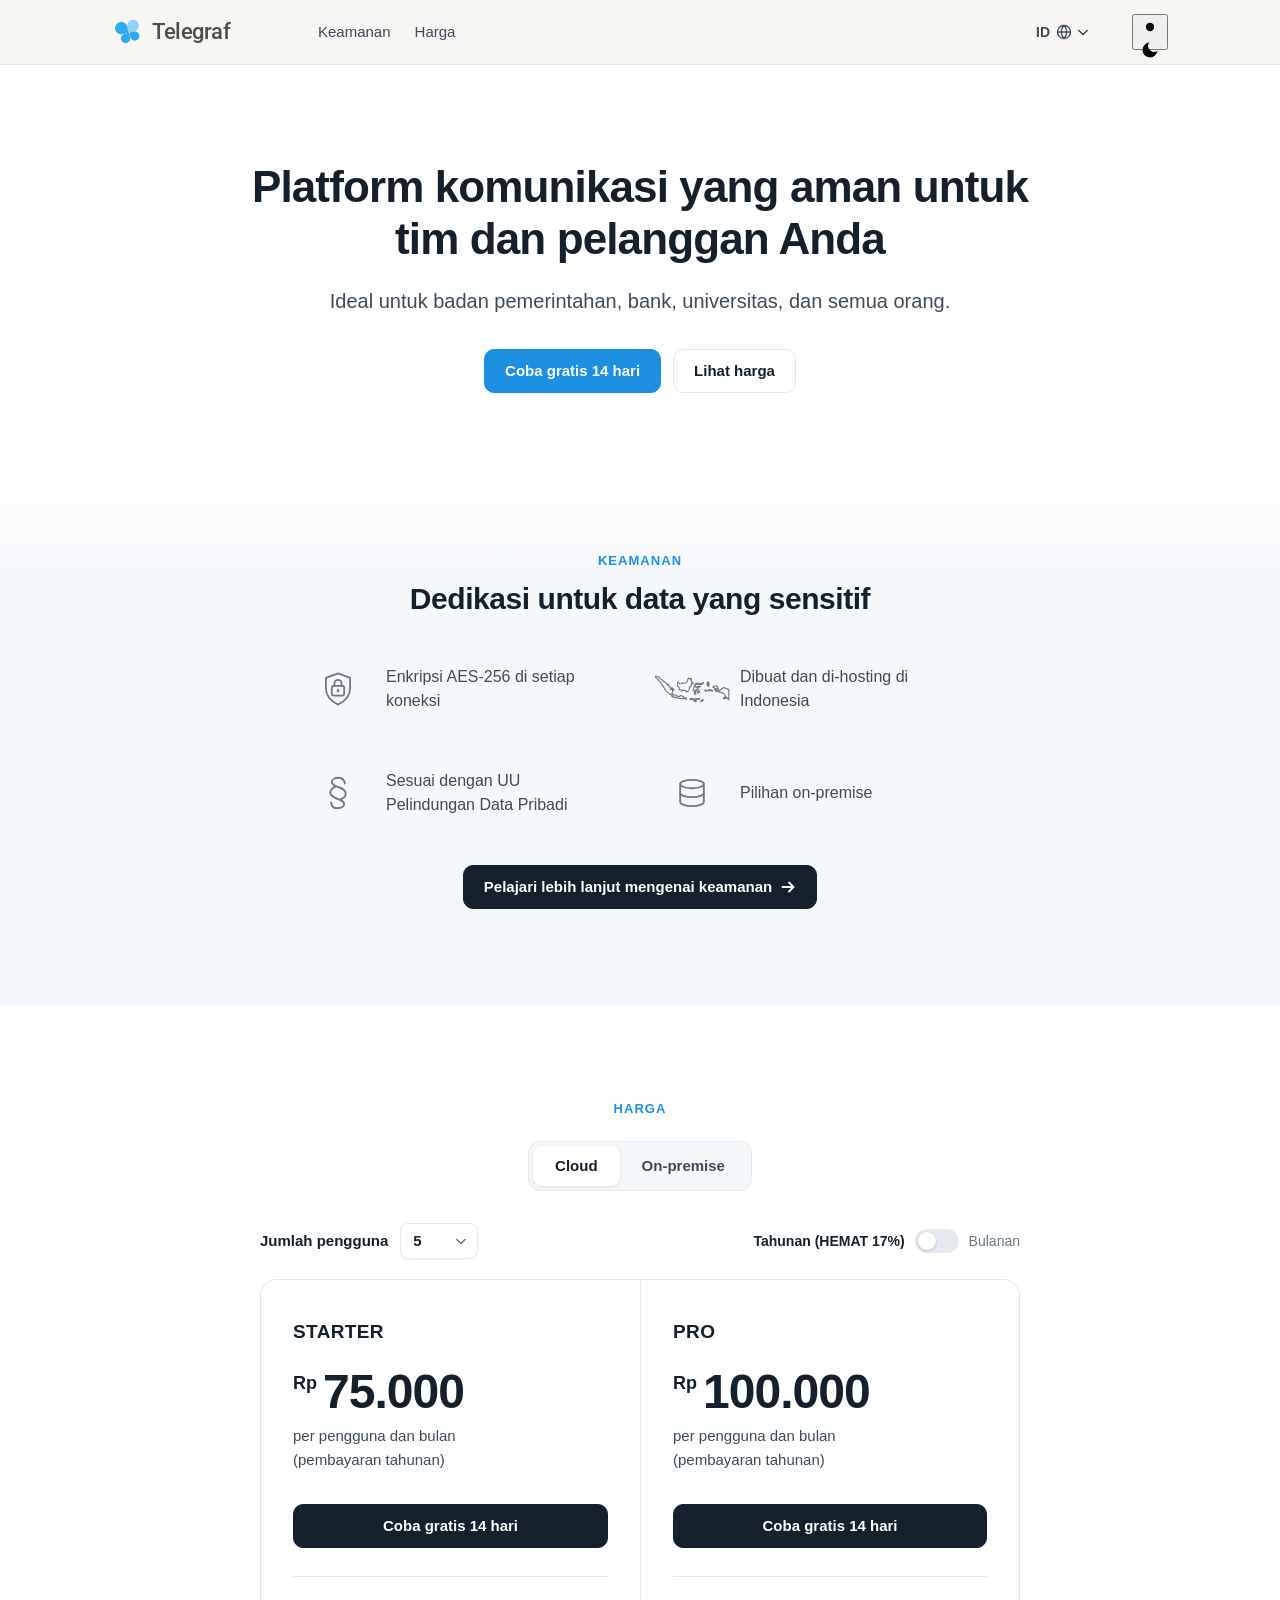
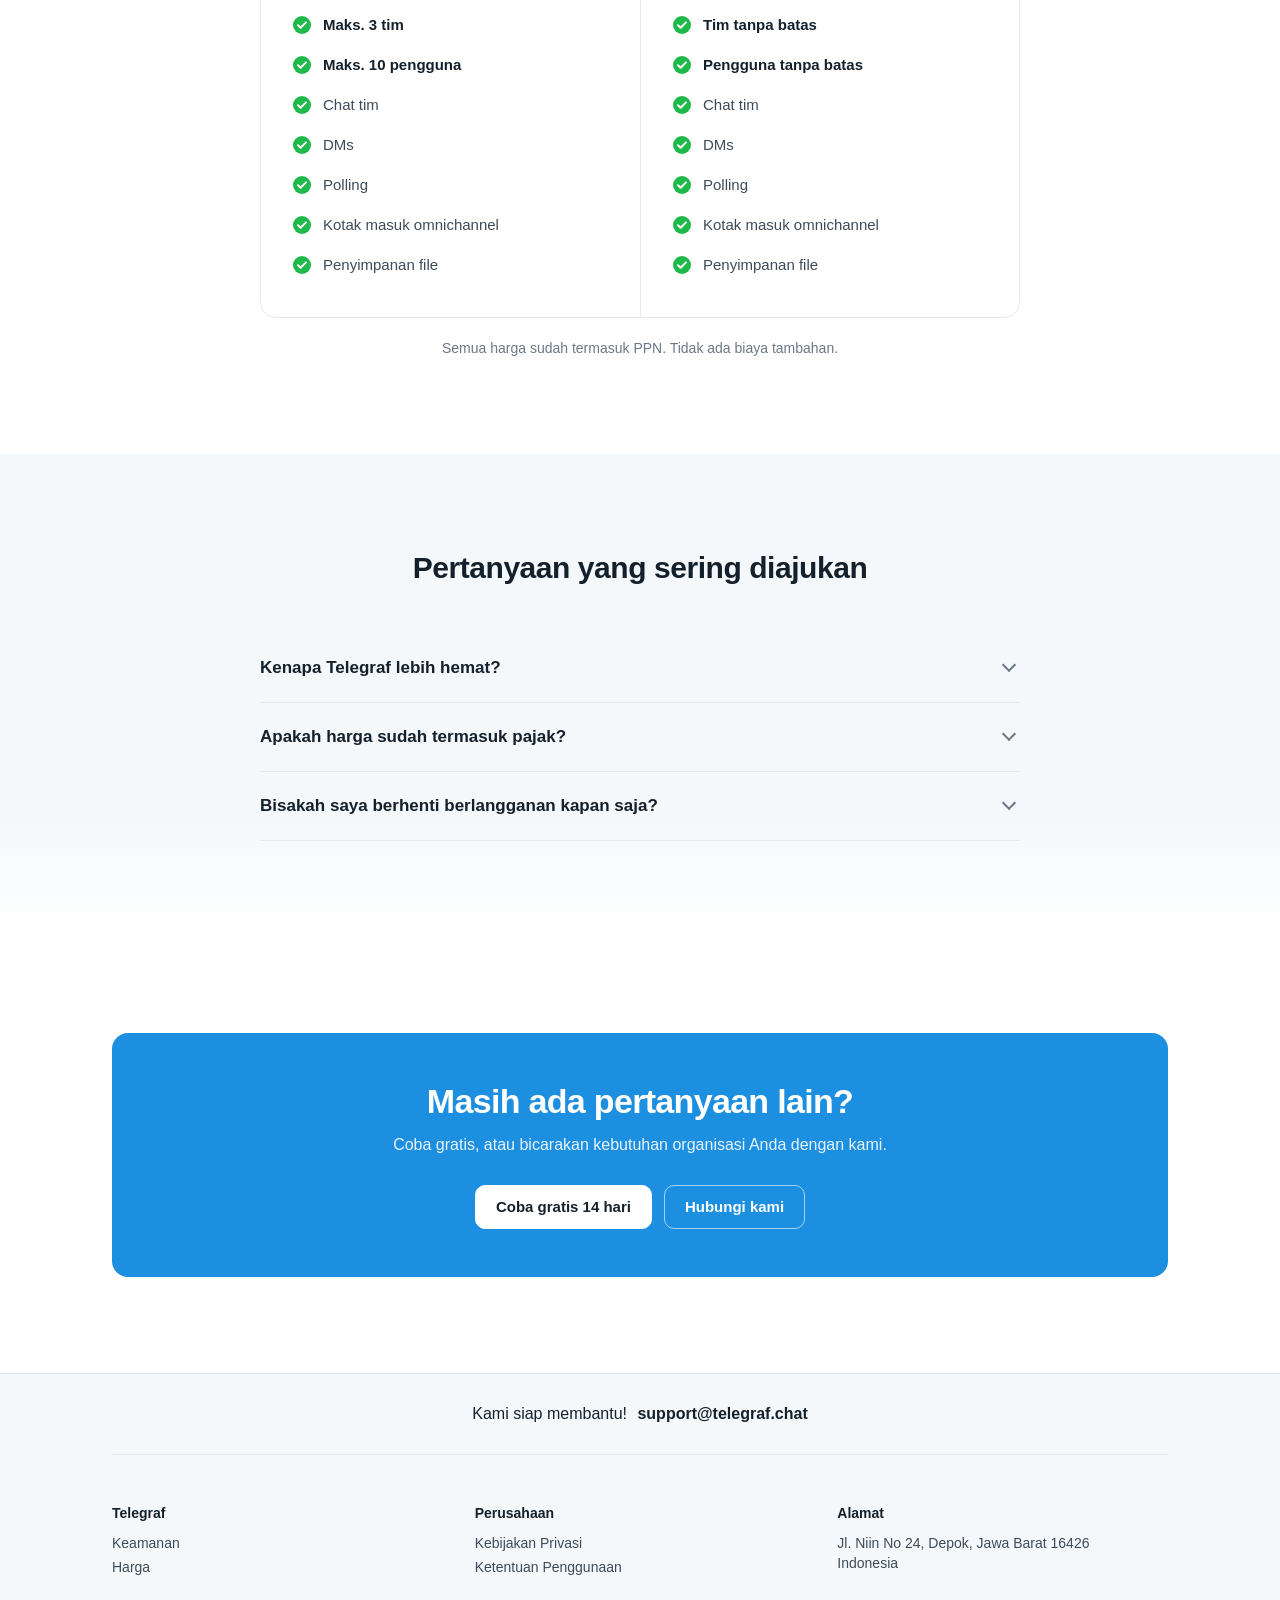
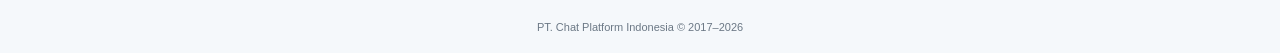
==== commit f9fb6c21: "update" ====
--- a/index.html
+++ b/index.html
@@ -3,10 +3,10 @@
 
 <head>
   <meta charset="utf-8">
-  <title>Telegraf &ndash; Platform komunikasi yang aman untuk tim dan pelanggan Anda</title>
+  <title>Telegraf &ndash; Indonesian digital HQ</title>
   <meta name="viewport" content="width=device-width, initial-scale=1.0">
   <meta name="description" content="Chat tim dan layanan pelanggan omnichannel dalam satu aplikasi. Terenkripsi, dibuat dan di-hosting di Indonesia, tersedia juga on-premise.">
-  <meta property="og:title" content="Telegraf &ndash; Platform komunikasi yang aman untuk tim dan pelanggan Anda">
+  <meta property="og:title" content="Telegraf &ndash; Indonesian digital HQ">
   <meta property="og:image" content="/img/t_logo.png">
   <meta property="og:site_name" content="Telegraf">
   <meta property="og:description" content="Chat tim dan layanan pelanggan omnichannel dalam satu aplikasi. Terenkripsi, dibuat dan di-hosting di Indonesia, tersedia juga on-premise.">
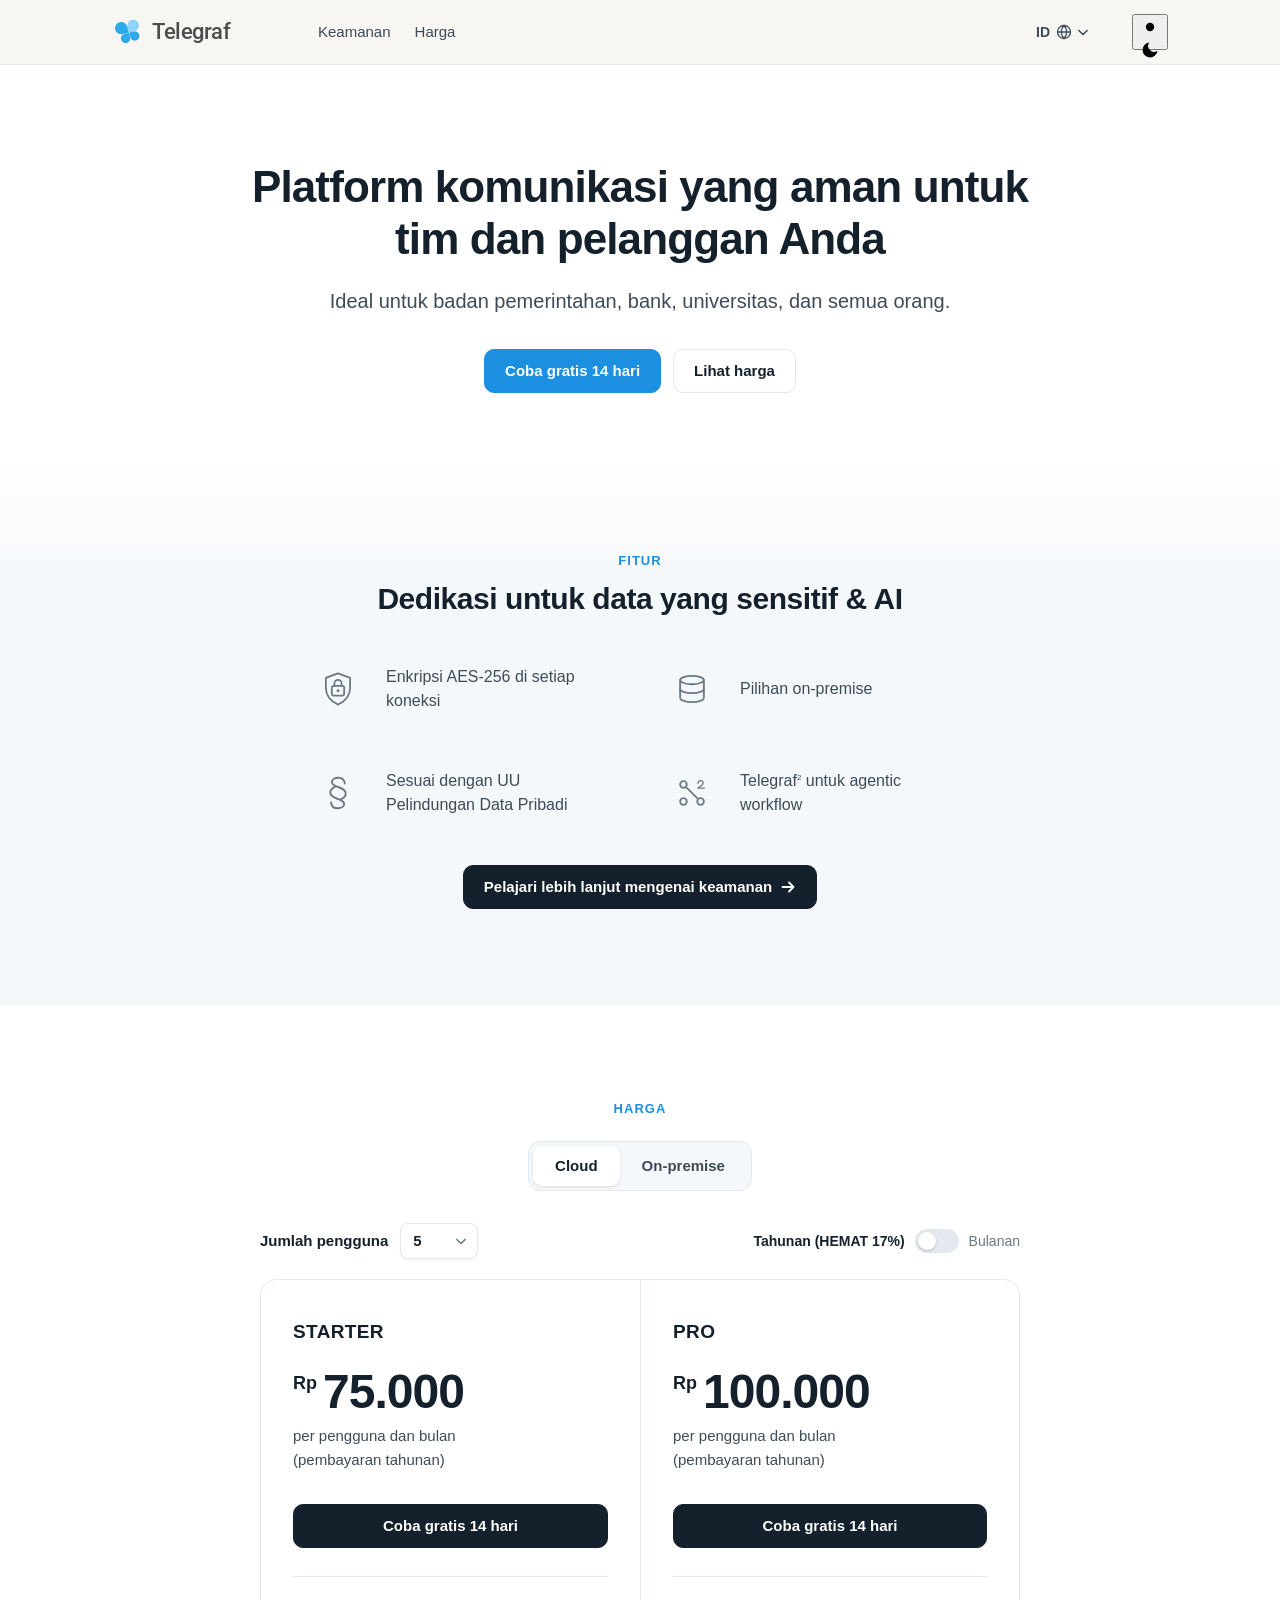
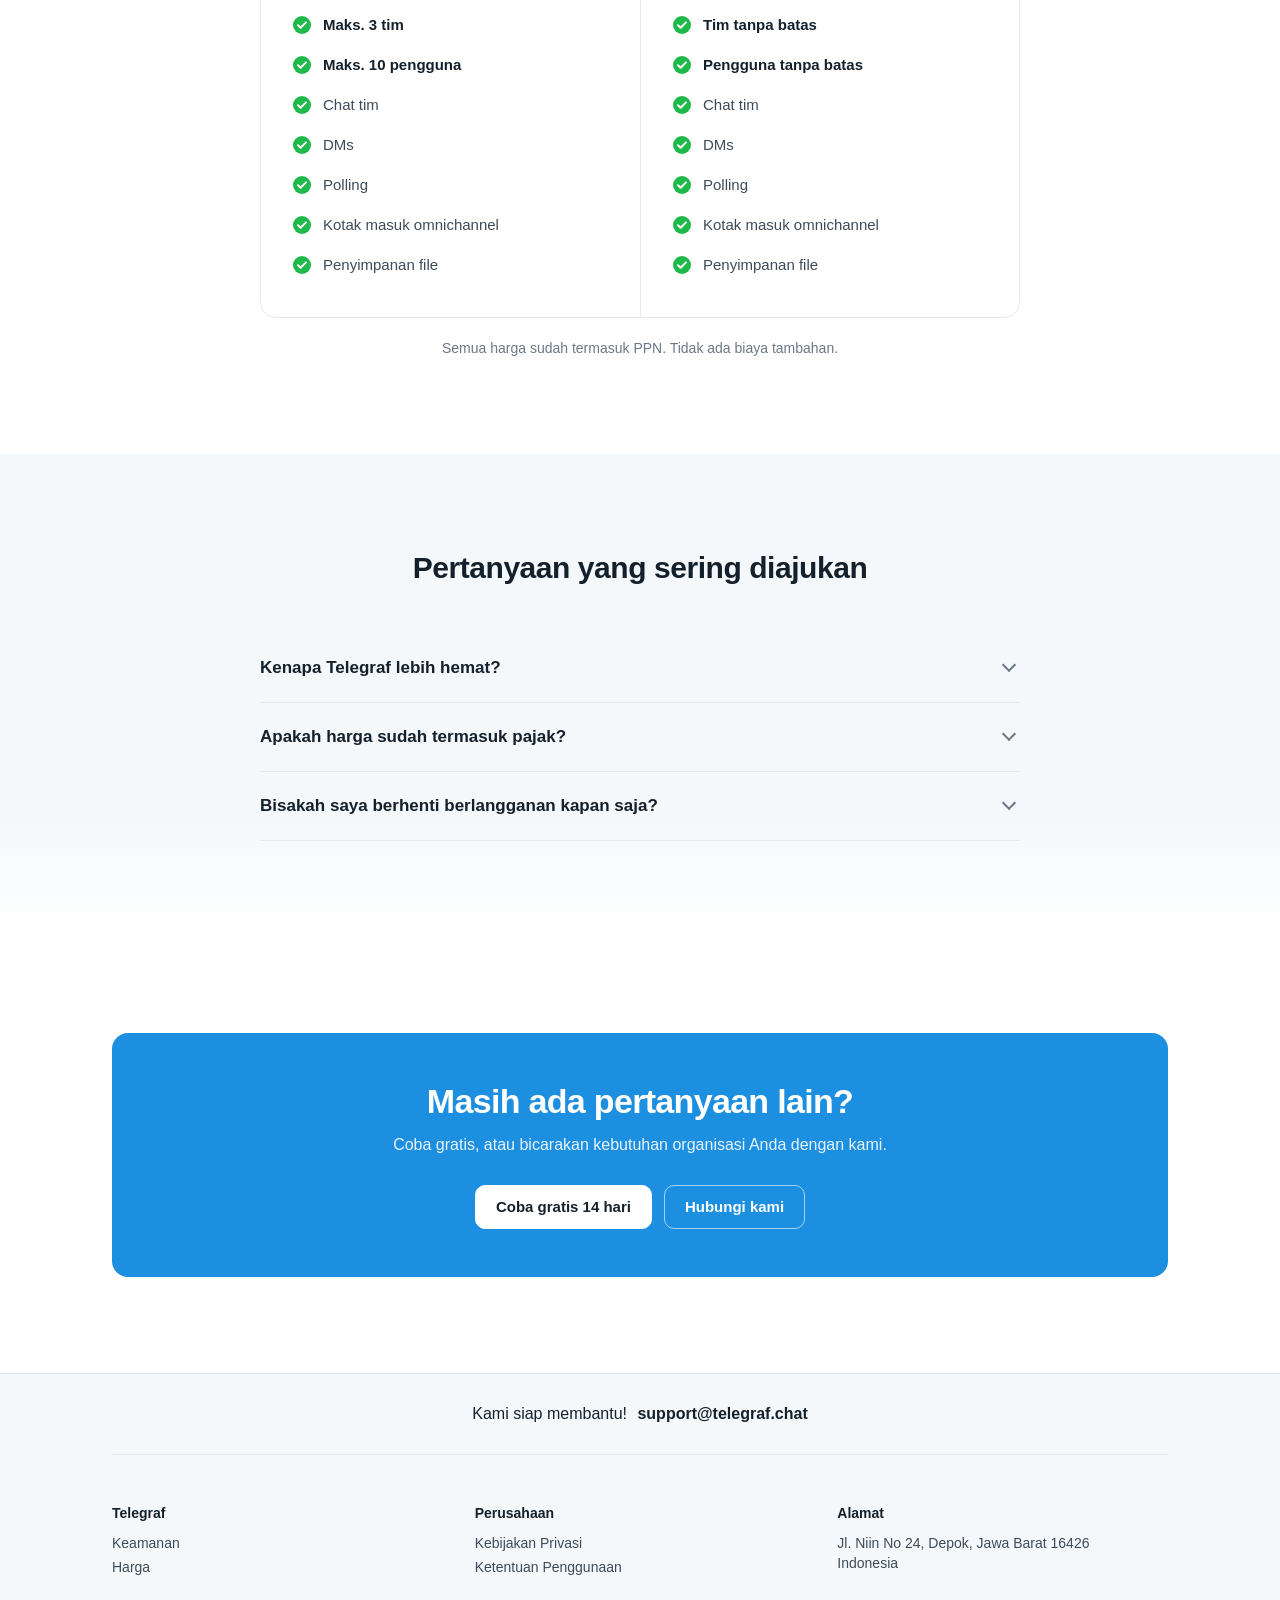
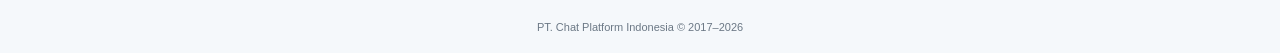
==== commit 946877c5: "update" ====
--- a/index.html
+++ b/index.html
@@ -33,7 +33,7 @@
 
 <body>
   <svg width="0" height="0" class="tl_sr" aria-hidden="true">
-    <symbol id="i-indonesia" viewBox="0 0 64 24"><path d="M15.7 11.1 16.1 12.1 16.7 12.3 16.5 13.0 15.6 12.6 15.3 11.8 14.4 11.6 14.9 10.9zM2.7 1.7 4.2 1.8 5.2 3.3 7.1 4.5 8.2 5.8 8.7 6.2 8.9 5.7 10.7 7.7 11.5 7.9 10.9 8.5 12.0 8.1 12.5 8.4 12.2 9.6 13.4 10.2 14.1 11.6 13.8 12.3 14.8 12.0 15.7 13.0 15.3 16.7 13.8 16.3 13.7 16.8 9.6 13.1 7.9 9.9 6.4 8.3 5.6 6.3 4.4 5.6 3.4 4.0 1.3 2.2 1.1 1.2zM38.4 20.5 36.0 20.9 34.3 20.6 35.4 20.0 37.7 20.5 38.4 19.8zM34.6 21.5 35.7 22.5 35.2 22.7 33.3 21.9 33.5 21.5zM32.2 20.1 33.1 20.0 33.3 20.6 30.2 21.0 30.7 20.1 31.8 20.6 32.2 20.4 31.5 19.8zM41.2 7.5 39.7 8.4 35.4 8.1 34.8 8.4 34.7 9.6 35.5 10.7 36.7 9.9 39.2 9.9 36.4 11.3 37.7 12.7 37.6 13.7 38.5 14.8 36.7 15.3 36.8 14.3 35.8 13.6 36.0 12.5 35.5 12.4 34.9 12.8 35.2 16.4 34.0 16.4 34.1 14.3 33.9 13.6 33.1 13.4 32.9 12.5 33.9 10.0 34.4 10.0 34.2 8.9 35.0 7.5 35.4 7.6 36.1 7.0 39.9 7.7 41.3 6.5 41.7 6.8zM17.5 16.9 18.8 17.3 19.2 18.0 21.6 18.2 22.2 17.5 24.5 18.2 25.1 19.2 27.0 19.4 27.2 20.7 25.4 20.0 23.1 20.1 16.2 18.8 16.3 18.4 14.6 17.9 15.7 16.8zM20.5 6.1 20.6 6.6 21.7 7.6 23.5 7.4 24.4 6.7 25.9 7.1 27.2 6.8 28.4 4.7 28.7 3.1 30.7 2.9 31.6 3.8 30.6 3.9 32.0 5.7 31.6 6.1 33.2 7.5 31.8 7.3 31.2 8.5 31.3 9.8 30.4 10.5 30.2 10.2 29.5 11.2 29.9 11.9 29.5 13.0 29.1 13.7 27.4 14.5 26.9 13.2 26.1 13.5 25.1 12.8 23.6 13.6 23.3 12.7 21.4 12.8 21.0 10.5 20.0 9.9 19.6 8.3 19.8 6.8zM45.1 7.7 46.4 6.7 46.4 7.3 45.8 7.8 46.6 8.5 45.3 8.4 46.0 10.0 45.0 9.1 44.6 7.3 45.5 5.8zM47.8 12.7 48.9 13.0 49.2 14.0 47.9 13.3 46.1 13.5 45.6 13.1 45.3 13.5 45.7 12.7zM43.9 13.0 44.4 13.5 44.0 13.9 42.8 13.4 42.8 13.0zM41.3 20.9 41.3 21.9 39.5 22.8 39.6 21.8zM59.7 20.0 58.5 20.2 59.1 19.1 60.0 18.8 60.3 19.2zM63.0 12.3 63.0 21.2 61.7 19.9 61.8 19.5 60.2 20.0 60.4 19.1 60.0 18.6 60.6 18.5 59.8 18.2 60.1 18.1 59.4 16.5 58.0 15.5 53.5 14.0 53.1 13.5 53.3 12.9 52.7 14.1 52.1 14.3 51.9 13.3 50.8 12.6 52.5 12.1 53.1 12.4 53.4 11.7 51.3 11.8 50.7 10.9 49.5 10.7 49.8 10.0 51.4 9.3 53.5 9.8 53.8 11.9 55.2 13.4 58.7 10.8z" fill="none" stroke="currentColor" stroke-width="0.95" stroke-linejoin="round"/></symbol>
+    <symbol id="i-telegraf2" viewBox="-2 -2 20 20"><g fill="none" stroke="currentColor" stroke-width="0.94"><path d="M11 11 5 5"/><circle cx="3.5" cy="3.5" r="1.75"/><circle cx="3.5" cy="12.5" r="1.75"/><circle cx="12.5" cy="12.5" r="1.75"/><path stroke-width="0.66" stroke-linecap="round" stroke-linejoin="round" d="M11.15 2.875a1.35 1.35 0 1 1 2.7 0c0 1-1.7 1.7-2.85 2.6h3.5"/></g></symbol>
     <symbol id="i-shield-lock" viewBox="0 0 32 32"><g fill="none" stroke="currentColor" stroke-width="1.5" stroke-linecap="round" stroke-linejoin="round"><path d="M16 2.8 26.2 6.6v8.6c0 6.4-4.3 11.2-10.2 14C10.1 26.4 5.8 21.6 5.8 15.2V6.6z"/><rect x="10.8" y="13.4" width="10.4" height="8.2" rx="1.6"/><path d="M13 13.4v-2.1a3 3 0 0 1 6 0v2.1"/></g><circle cx="16" cy="17.5" r="1.2"/></symbol>
     <symbol id="i-section" viewBox="0 0 32 32"><g fill="none" stroke="currentColor" stroke-width="1.35" stroke-linecap="round" transform="translate(16 16) scale(1.18) translate(-16 -16)"><path d="M20.9 9.2C20.6 6.6 18.8 5.1 16.2 5.1 13.6 5.1 11.6 6.4 11.6 8.1 11.6 10.2 14.1 11 16.6 11.9 19.3 12.9 21.5 14 21.5 16.3 21.5 18.1 20.2 19.6 17.8 20.6"/><path d="M11.1 22.8C11.4 25.4 13.2 26.9 15.8 26.9 18.4 26.9 20.4 25.6 20.4 23.9 20.4 21.8 17.9 21 15.4 20.1 12.7 19.1 10.5 18 10.5 15.7 10.5 13.9 11.8 12.4 14.2 11.4"/></g></symbol>
     <symbol id="i-server" viewBox="0 0 32 32"><g fill="none" stroke="currentColor" stroke-width="1.5" stroke-linecap="round" stroke-linejoin="round"><ellipse cx="16" cy="8.5" rx="10" ry="3.5"/><path d="M6 8.5v15c0 1.9 4.5 3.5 10 3.5s10-1.6 10-3.5v-15"/><path d="M6 16c0 1.9 4.5 3.5 10 3.5s10-1.6 10-3.5"/></g></symbol>
@@ -81,8 +81,8 @@
       <section class="tl_section tl_section_soft tl_section_fade" id="keamanan">
         <div class="tl_wrap">
           <div class="tl_section_head">
-            <p class="tl_eyebrow">Keamanan</p>
-            <h2 class="tl_section_title">Dedikasi untuk data yang sensitif</h2>
+            <p class="tl_eyebrow">Fitur</p>
+            <h2 class="tl_section_title">Dedikasi untuk data yang sensitif &amp; AI</h2>
           </div>
           <div class="tl_security">
             <div class="tl_security_item">
@@ -90,16 +90,16 @@
               <h3 class="tl_security_title">Enkripsi AES-256 di setiap koneksi</h3>
             </div>
             <div class="tl_security_item">
-              <svg class="tl_icon tl_icon_map" aria-hidden="true"><use href="#i-indonesia"/></svg>
-              <h3 class="tl_security_title">Dibuat dan di-hosting di Indonesia</h3>
+              <svg class="tl_icon" aria-hidden="true"><use href="#i-server"/></svg>
+              <h3 class="tl_security_title">Pilihan on-premise</h3>
             </div>
             <div class="tl_security_item">
               <svg class="tl_icon" aria-hidden="true"><use href="#i-section"/></svg>
               <h3 class="tl_security_title">Sesuai dengan UU Pelindungan Data Pribadi</h3>
             </div>
             <div class="tl_security_item">
-              <svg class="tl_icon" aria-hidden="true"><use href="#i-server"/></svg>
-              <h3 class="tl_security_title">Pilihan on-premise</h3>
+              <svg class="tl_icon" aria-hidden="true"><use href="#i-telegraf2"/></svg>
+              <h3 class="tl_security_title">Telegraf<sup>2</sup> untuk agentic workflow</h3>
             </div>
           </div>
           <p class="tl_security_more"><a href="/security/" class="tl_btn tl_btn_dark tl_btn_arrow">Pelajari lebih lanjut mengenai keamanan <svg class="tl_btn_arrow_icon" viewBox="0 0 16 16" aria-hidden="true"><path d="M2.5 8h11M9 3.5 13.5 8 9 12.5"/></svg></a></p>
--- a/css/home.css
+++ b/css/home.css
@@ -378,17 +378,16 @@
   color: var(--tl-muted);
   fill: var(--tl-muted);
 }
-/* Indonesia is wide and flat, so the map overhangs its slot to stay legible */
-.tl_security_item .tl_icon_map {
-  width: 76px;
-  margin: 0 -10px;
-}
 .tl_security_title {
   max-width: 210px;
   color: var(--tl-text);
   font-size: 16px;
   font-weight: 500;
   line-height: 24px;
+}
+.tl_security_title sup {
+  font-size: 0.5em;
+  line-height: 0;
 }
 .tl_security_more {
   margin-top: 48px;
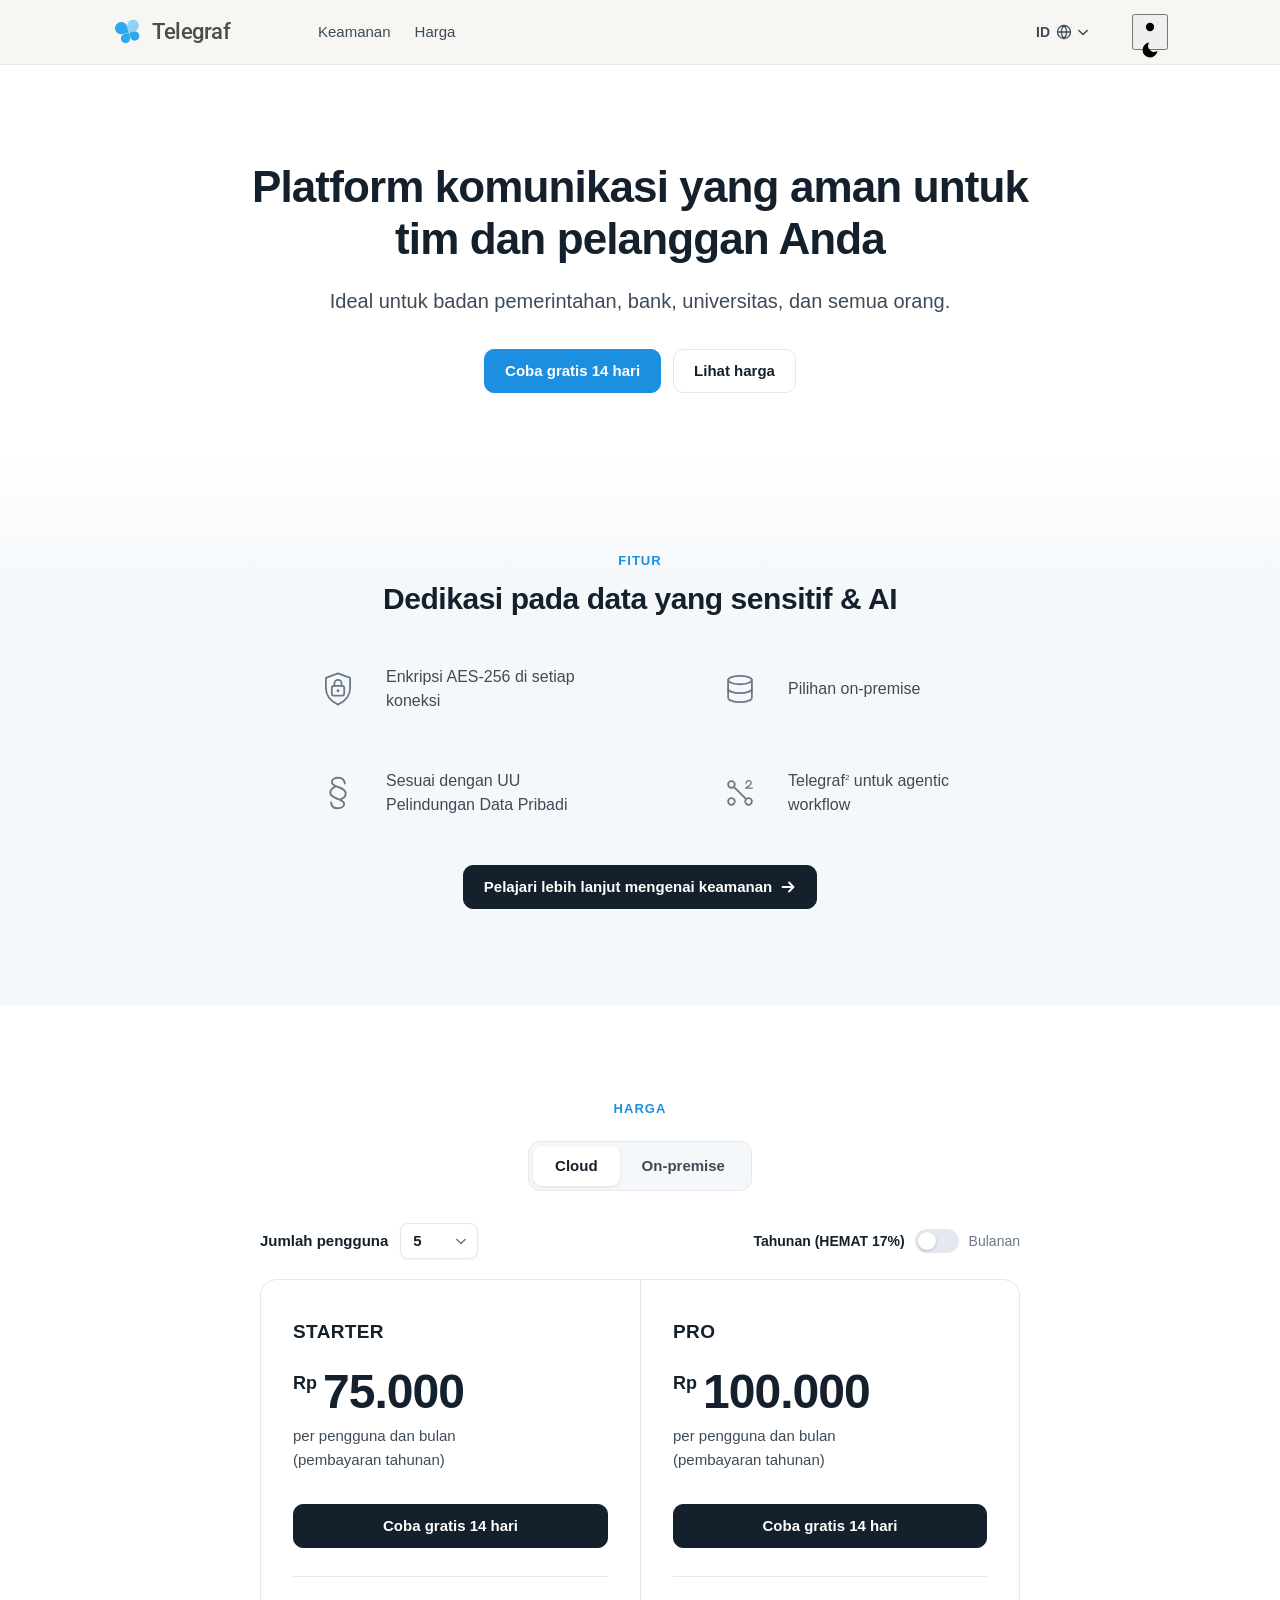
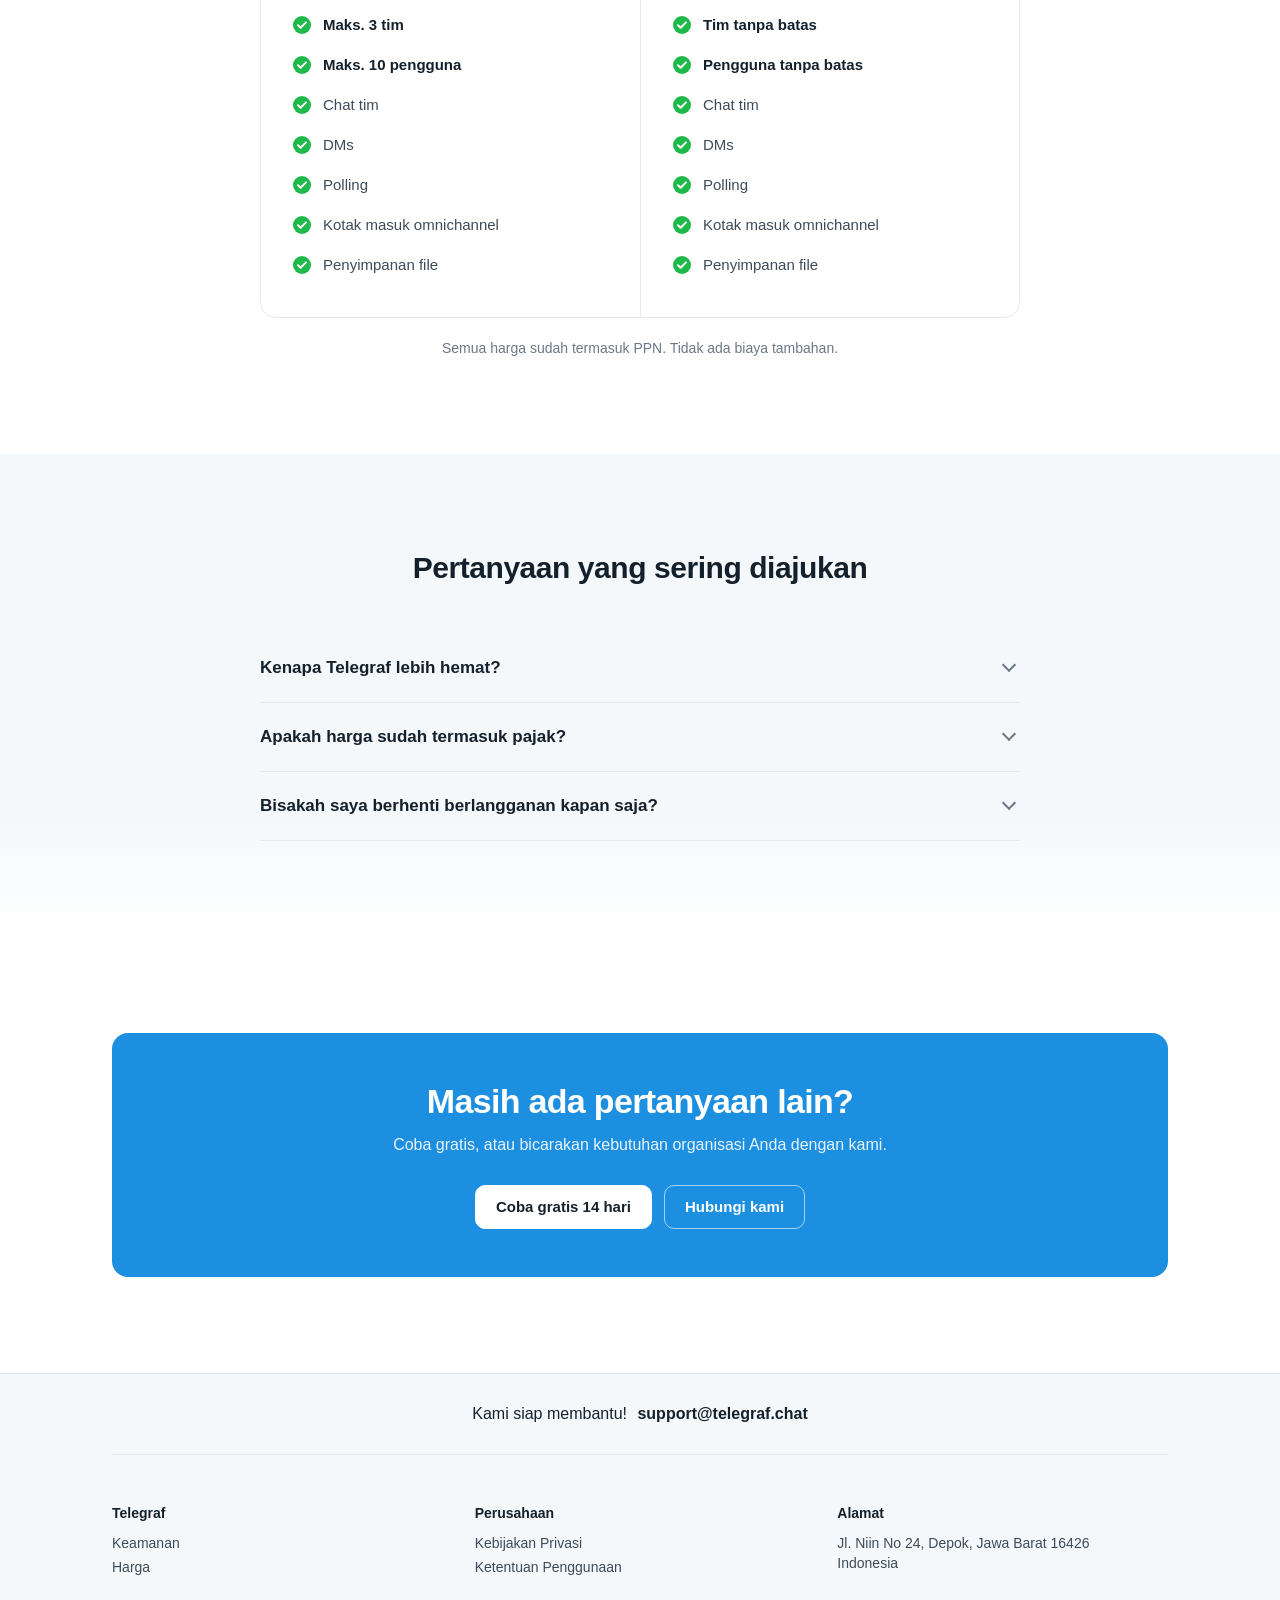
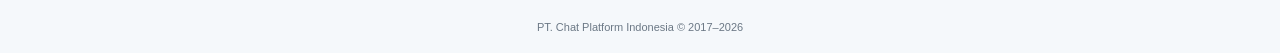
==== commit 26c1bf97: "update" ====
--- a/index.html
+++ b/index.html
@@ -82,7 +82,7 @@
         <div class="tl_wrap">
           <div class="tl_section_head">
             <p class="tl_eyebrow">Fitur</p>
-            <h2 class="tl_section_title">Dedikasi untuk data yang sensitif &amp; AI</h2>
+            <h2 class="tl_section_title">Dedikasi pada data yang sensitif &amp; AI</h2>
           </div>
           <div class="tl_security">
             <div class="tl_security_item">
--- a/css/home.css
+++ b/css/home.css
@@ -280,6 +280,11 @@
 @media (min-width: 768px) {
   .tl_hero { padding: 96px 0 64px; }
 }
+/* Title-only heroes (e.g. Security) sit closer to the header */
+.tl_hero_compact { padding-top: 40px; }
+@media (min-width: 768px) {
+  .tl_hero_compact { padding-top: 56px; }
+}
 .tl_hero_title {
   max-width: 820px;
   margin: 0 auto;
@@ -365,7 +370,13 @@
   margin: 0 auto;
 }
 @media (min-width: 640px) {
-  .tl_security { grid-template-columns: 1fr 1fr; row-gap: 56px; }
+  /* Widen to the right only: the left column stays where a centred 660px grid puts it */
+  .tl_security {
+    grid-template-columns: 1fr 1fr;
+    gap: 56px 112px;
+    max-width: 692px;
+    margin-left: max(0px, calc(50% - 330px));
+  }
 }
 .tl_security_item {
   display: flex;
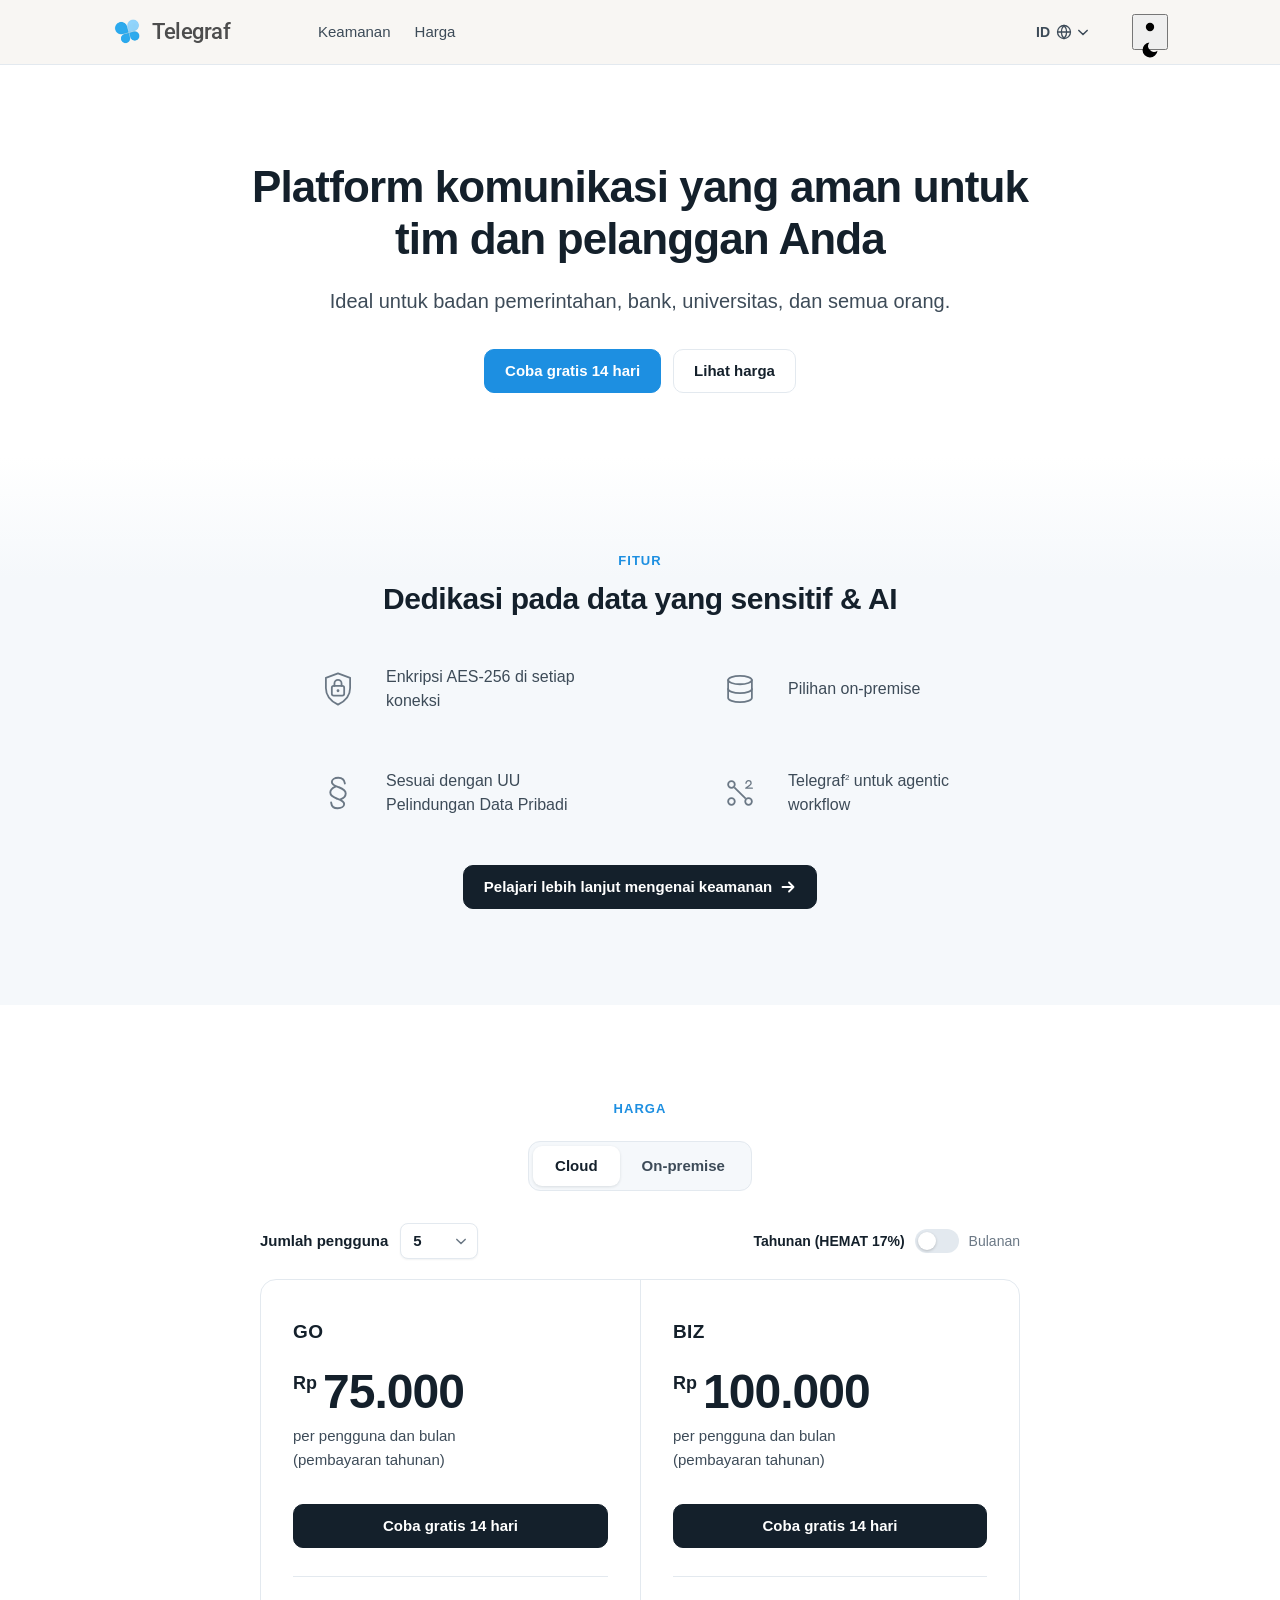
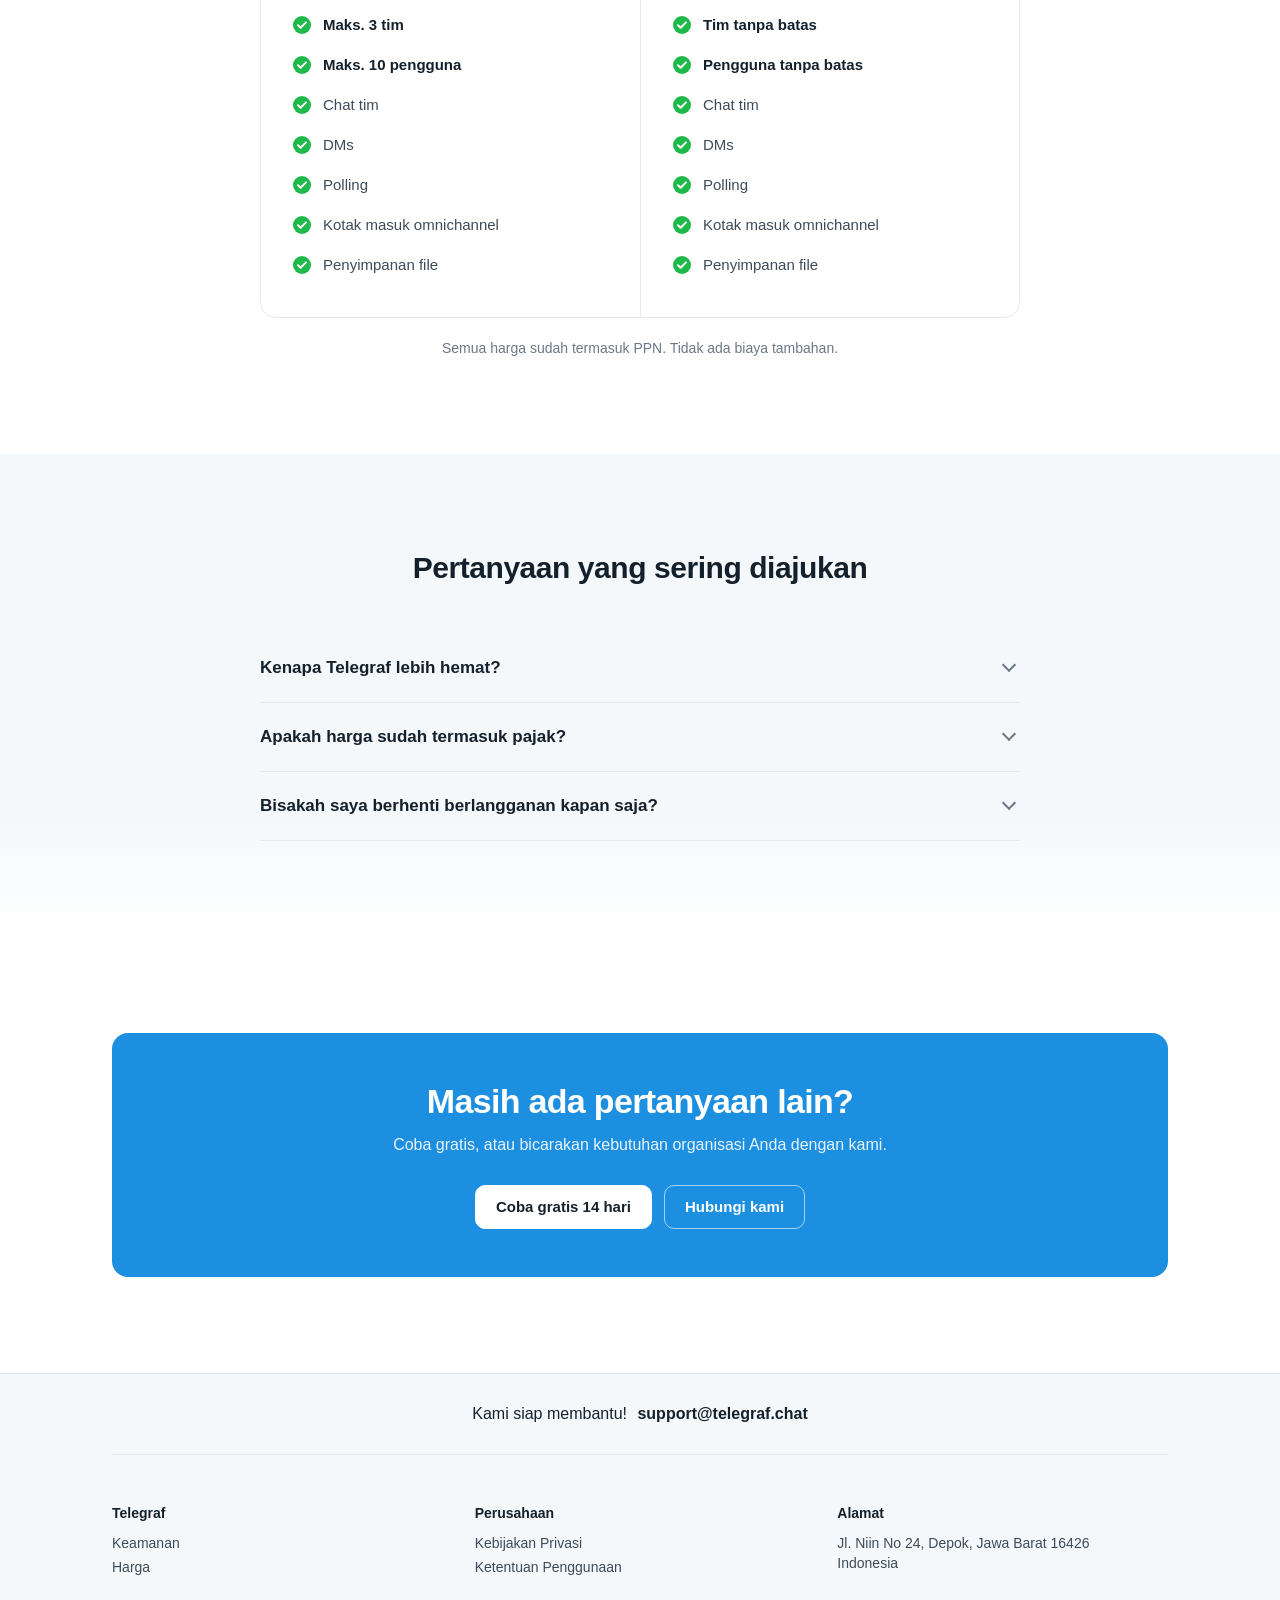
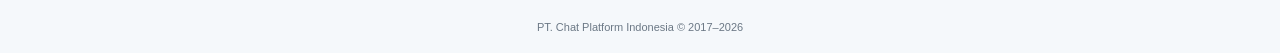
==== commit 2cba50f6: "update" ====
--- a/index.html
+++ b/index.html
@@ -139,7 +139,7 @@
             </div>
             <div class="tl_plans" id="tl_plans_cloud">
               <div class="tl_plan" data-max-users="10">
-                <h3 class="tl_plan_name">Starter</h3>
+                <h3 class="tl_plan_name">Go</h3>
                 <p class="tl_plan_price"><span class="tl_plan_currency">Rp</span><span data-yearly="75.000" data-monthly="90.000">75.000</span></p>
                 <p class="tl_plan_unit">per pengguna dan bulan</p>
                 <p class="tl_plan_unit" data-yearly="(pembayaran tahunan)" data-monthly="(pembayaran bulanan)">(pembayaran tahunan)</p>
@@ -159,7 +159,7 @@
               </div>
 
               <div class="tl_plan">
-                <h3 class="tl_plan_name">Pro</h3>
+                <h3 class="tl_plan_name">Biz</h3>
                 <p class="tl_plan_price"><span class="tl_plan_currency">Rp</span><span data-yearly="100.000" data-monthly="120.000">100.000</span></p>
                 <p class="tl_plan_unit">per pengguna dan bulan</p>
                 <p class="tl_plan_unit" data-yearly="(pembayaran tahunan)" data-monthly="(pembayaran bulanan)">(pembayaran tahunan)</p>
@@ -201,7 +201,7 @@
                 </div>
                 <ul class="tl_checks">
                   <li class="tl_check tl_check_strong">Minimum 100 pengguna</li>
-                  <li class="tl_check tl_check_strong">Semua fitur Pro</li>
+                  <li class="tl_check tl_check_strong">Semua fitur Biz</li>
                   <li class="tl_check">Dipasang di server Anda</li>
                   <li class="tl_check">Data tidak keluar dari jaringan Anda</li>
                   <li class="tl_check">Bantuan instalasi</li>
